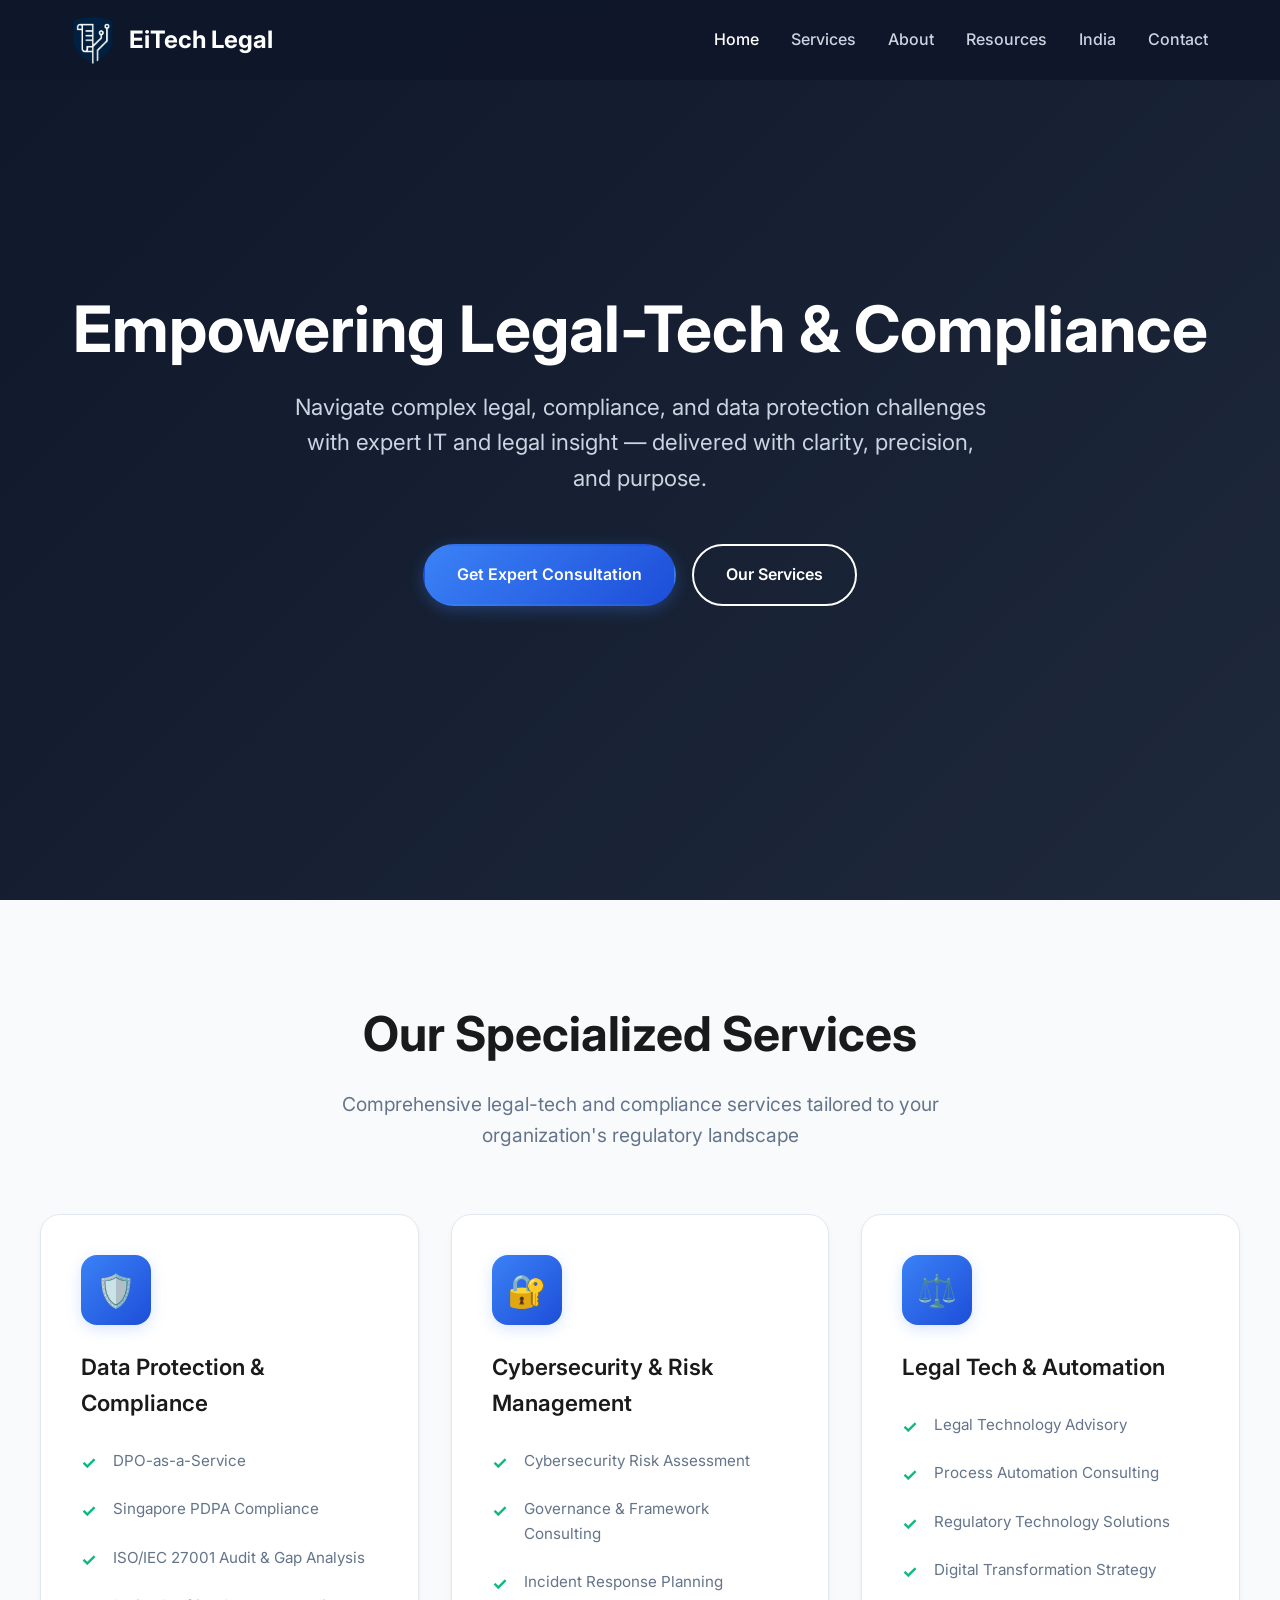
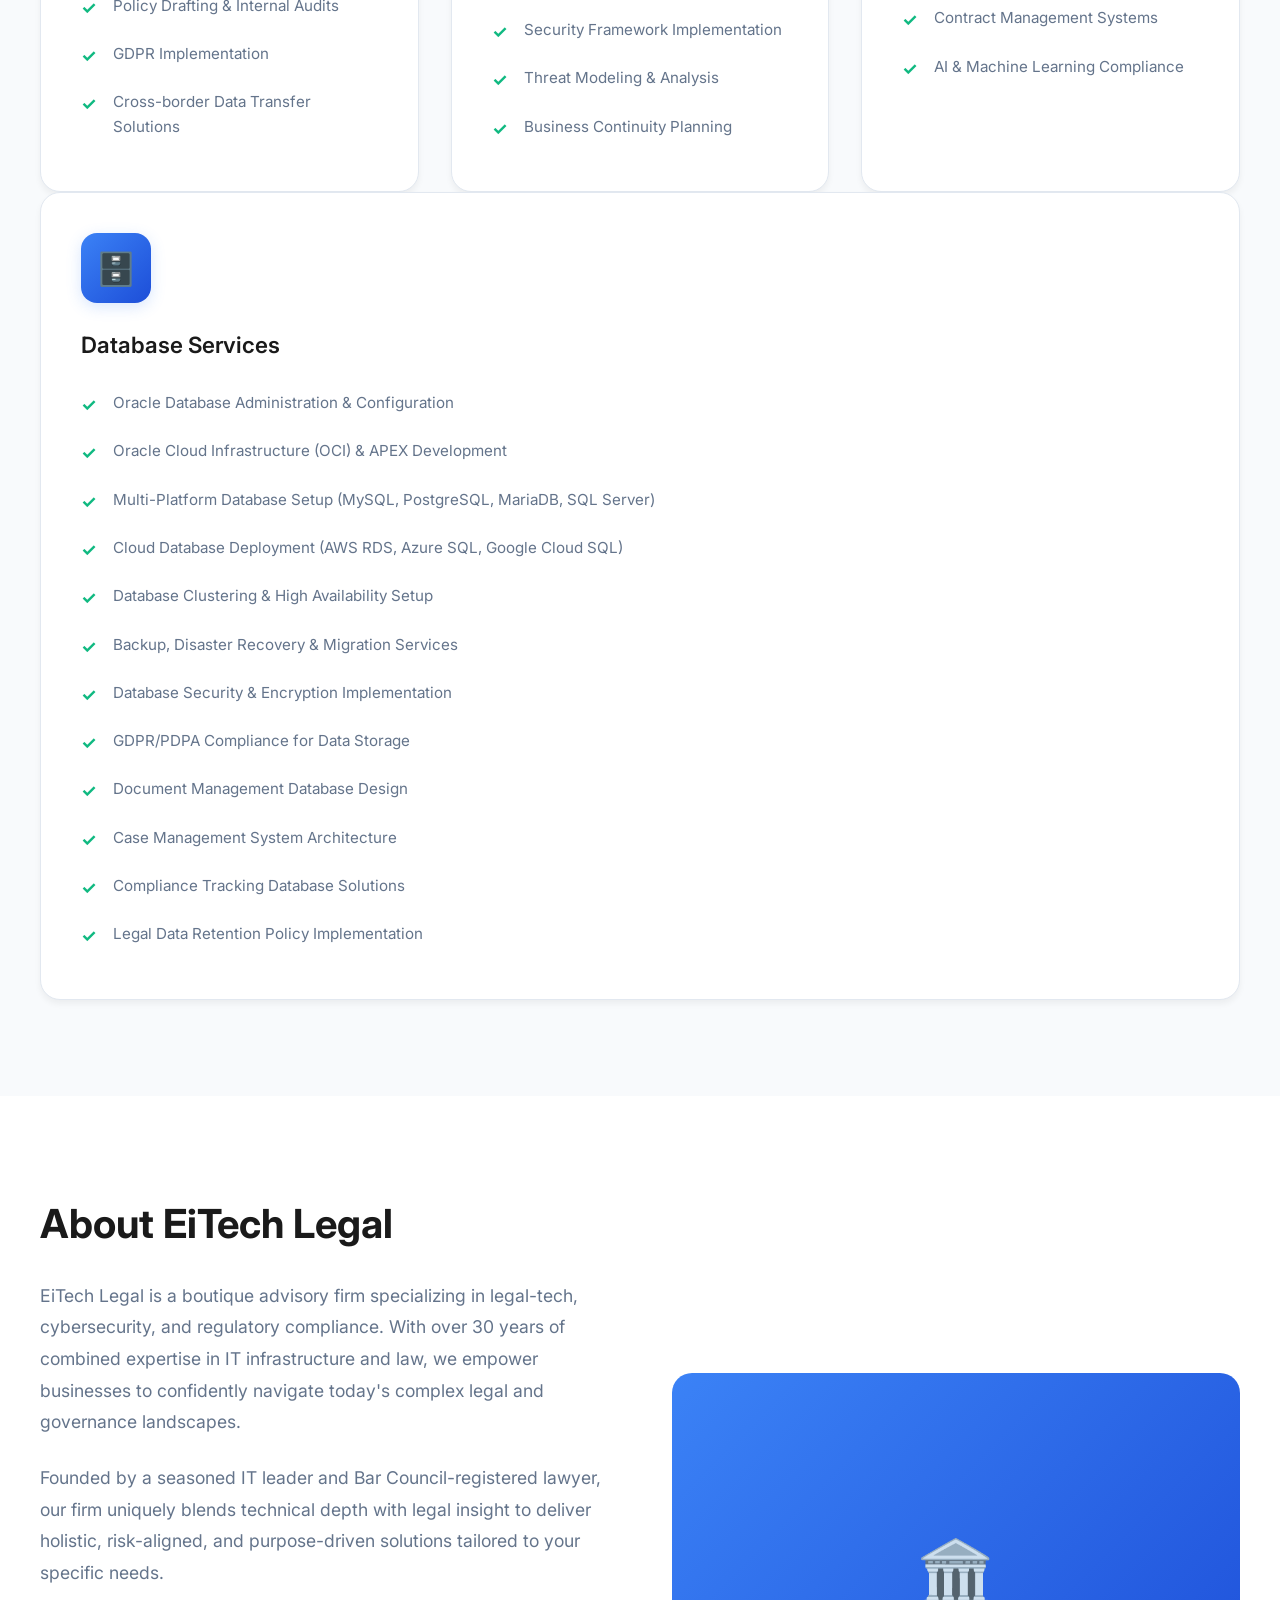
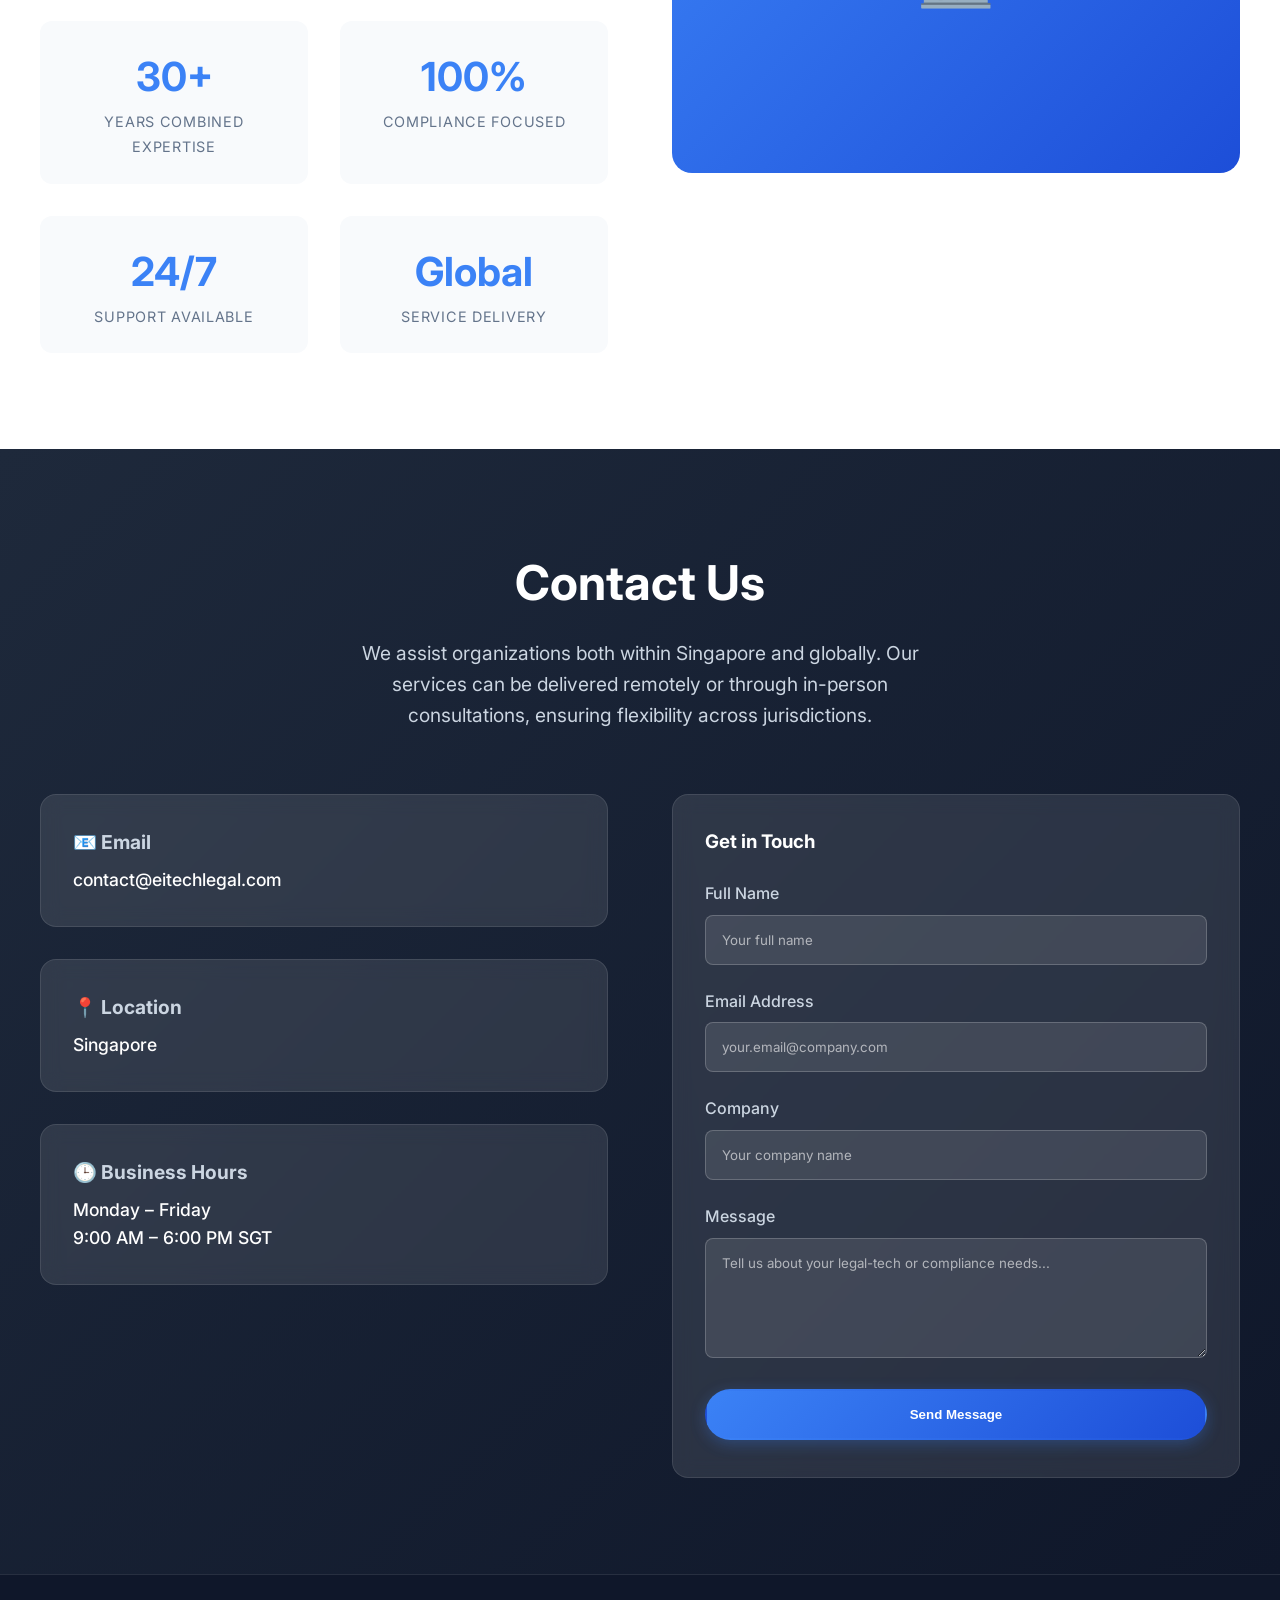
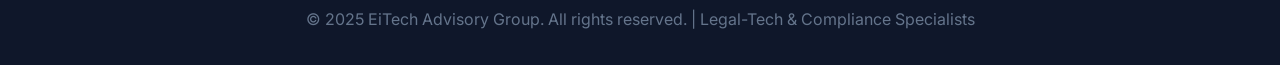
==== index.html @ c223753e "Update index.html" ====
<!DOCTYPE html>
<html lang="en">
<head>
    <meta charset="UTF-8">
    <meta name="viewport" content="width=device-width, initial-scale=1.0">
    <title>EiTech Legal - Legal-Tech & Compliance Advisory | Singapore</title>
    <meta name="description" content="Expert legal-tech, cybersecurity, and compliance services. DPO-as-a-Service, PDPA compliance, and risk management consulting in Singapore.">
    
    <!-- Favicon -->
    <link rel="icon" type="image/x-icon" href="data:image/svg+xml,<svg xmlns='http://www.w3.org/2000/svg' viewBox='0 0 100 100'><text y='.9em' font-size='90'>⚖️</text></svg>">
    
    <!-- Google Fonts -->
    <link href="https://fonts.googleapis.com/css2?family=Inter:wght@300;400;500;600;700&display=swap" rel="stylesheet">
    
    <style>
        :root {
            --primary-blue: #3b82f6;
            --primary-dark: #1d4ed8;
            --dark-navy: #0f172a;
            --medium-navy: #1e293b;
            --light-gray: #f8fafc;
            --text-dark: #1a1a1a;
            --text-medium: #64748b;
            --text-light: #cbd5e1;
            --white: #ffffff;
            --success-green: #10b981;
        }

        * {
            margin: 0;
            padding: 0;
            box-sizing: border-box;
        }

        body {
            font-family: 'Inter', -apple-system, BlinkMacSystemFont, 'Segoe UI', sans-serif;
            line-height: 1.6;
            color: var(--text-dark);
            overflow-x: hidden;
        }

        /* Navigation */
        .navbar {
            position: fixed;
            top: 0;
            left: 0;
            right: 0;
            background: rgba(15, 23, 42, 0.95);
            backdrop-filter: blur(10px);
            padding: 1rem 0;
            z-index: 1000;
            transition: all 0.3s ease;
        }

        .navbar.scrolled {
            background: rgba(15, 23, 42, 0.98);
            box-shadow: 0 2px 20px rgba(0, 0, 0, 0.1);
        }

        .nav-container {
            max-width: 1200px;
            margin: 0 auto;
            padding: 0 2rem;
            display: flex;
            justify-content: space-between;
            align-items: center;
        }

        .logo {
            display: flex;
            align-items: center;
            text-decoration: none;
            color: var(--white);
        }

        .logo-img {
            height: 48px;
            width: auto;
            margin-right: 15px;
            object-fit: contain;
        }

        .logo-text {
            font-size: 1.5rem;
            font-weight: 700;
            color: var(--white);
        }

        .nav-menu {
            display: flex;
            list-style: none;
            gap: 2rem;
        }

        .nav-menu a {
            color: var(--text-light);
            text-decoration: none;
            font-weight: 500;
            transition: color 0.3s ease;
        }

        .nav-menu a:hover,
        .nav-menu a.active {
            color: var(--white);
        }

        .mobile-menu-btn {
            display: none;
            background: none;
            border: none;
            color: var(--white);
            font-size: 1.5rem;
            cursor: pointer;
        }

        /* Hero Section */
        .hero {
            background: linear-gradient(135deg, var(--dark-navy) 0%, var(--medium-navy) 100%);
            min-height: 100vh;
            display: flex;
            align-items: center;
            position: relative;
            overflow: hidden;
        }

        .hero::before {
            content: '';
            position: absolute;
            top: 0;
            left: 0;
            right: 0;
            bottom: 0;
            background: url('data:image/svg+xml,<svg width="60" height="60" viewBox="0 0 60 60" xmlns="http://www.w3.org/2000/svg"><g fill="none" fill-rule="evenodd"><g fill="%23ffffff" fill-opacity="0.04"><circle cx="30" cy="30" r="1.5"/></g></svg>') repeat;
            opacity: 0.5;
        }

        .hero-content {
            max-width: 1200px;
            margin: 0 auto;
            padding: 0 2rem;
            text-align: center;
            position: relative;
            z-index: 2;
        }

        .hero h1 {
            font-size: clamp(2.5rem, 5vw, 4.5rem);
            font-weight: 700;
            color: var(--white);
            margin-bottom: 1.5rem;
            line-height: 1.1;
            animation: fadeInUp 1s ease;
        }

        .hero-subtitle {
            font-size: clamp(1.1rem, 2vw, 1.4rem);
            color: var(--text-light);
            margin-bottom: 3rem;
            max-width: 700px;
            margin-left: auto;
            margin-right: auto;
            animation: fadeInUp 1s ease 0.2s both;
        }

        .cta-buttons {
            display: flex;
            gap: 1rem;
            justify-content: center;
            flex-wrap: wrap;
            animation: fadeInUp 1s ease 0.4s both;
        }

        .btn {
            display: inline-block;
            padding: 1rem 2rem;
            border-radius: 50px;
            text-decoration: none;
            font-weight: 600;
            transition: all 0.3s ease;
            border: 2px solid transparent;
        }

        .btn-primary {
            background: linear-gradient(135deg, var(--primary-blue), var(--primary-dark));
            color: var(--white);
            box-shadow: 0 4px 15px rgba(59, 130, 246, 0.3);
        }

        .btn-primary:hover {
            transform: translateY(-2px);
            box-shadow: 0 8px 25px rgba(59, 130, 246, 0.4);
        }

        .btn-secondary {
            background: transparent;
            color: var(--white);
            border-color: var(--white);
        }

        .btn-secondary:hover {
            background: var(--white);
            color: var(--dark-navy);
            transform: translateY(-2px);
        }

        /* Services Section */
        .services {
            padding: 6rem 2rem;
            background: var(--light-gray);
        }

        .container {
            max-width: 1200px;
            margin: 0 auto;
        }

        .section-header {
            text-align: center;
            margin-bottom: 4rem;
        }

        .section-title {
            font-size: clamp(2rem, 4vw, 3rem);
            font-weight: 700;
            color: var(--text-dark);
            margin-bottom: 1rem;
        }

        .section-subtitle {
            font-size: 1.2rem;
            color: var(--text-medium);
            max-width: 600px;
            margin: 0 auto;
        }

        .services-grid {
            display: grid;
            grid-template-columns: repeat(auto-fit, minmax(350px, 1fr));
            gap: 2rem;
            margin-top: 3rem;
        }

        .service-card {
            background: var(--white);
            padding: 2.5rem;
            border-radius: 20px;
            box-shadow: 0 4px 6px rgba(0, 0, 0, 0.05);
            transition: all 0.4s ease;
            border: 1px solid #e2e8f0;
            position: relative;
            overflow: hidden;
        }

        .service-card::before {
            content: '';
            position: absolute;
            top: 0;
            left: 0;
            right: 0;
            height: 4px;
            background: linear-gradient(135deg, var(--primary-blue), var(--primary-dark));
            transform: scaleX(0);
            transition: transform 0.3s ease;
        }

        .service-card:hover {
            transform: translateY(-8px);
            box-shadow: 0 20px 40px rgba(0, 0, 0, 0.1);
        }

        .service-card:hover::before {
            transform: scaleX(1);
        }

        .service-icon {
            width: 70px;
            height: 70px;
            background: linear-gradient(135deg, var(--primary-blue), var(--primary-dark));
            border-radius: 16px;
            display: flex;
            align-items: center;
            justify-content: center;
            margin-bottom: 1.5rem;
            font-size: 2rem;
            color: var(--white);
            box-shadow: 0 4px 15px rgba(59, 130, 246, 0.2);
        }

        .service-card h3 {
            font-size: 1.4rem;
            font-weight: 600;
            margin-bottom: 1rem;
            color: var(--text-dark);
        }

        .service-list {
            list-style: none;
        }

        .service-list li {
            padding: 0.75rem 0;
            color: var(--text-medium);
            position: relative;
            padding-left: 2rem;
            font-size: 0.95rem;
        }

        .service-list li::before {
            content: '✓';
            position: absolute;
            left: 0;
            color: var(--success-green);
            font-weight: bold;
            font-size: 1.1rem;
        }

        /* About Section */
        .about {
            padding: 6rem 2rem;
            background: var(--white);
        }

        .about-content {
            display: grid;
            grid-template-columns: 1fr 1fr;
            gap: 4rem;
            align-items: center;
        }

        .about-text h2 {
            font-size: clamp(2rem, 4vw, 2.5rem);
            font-weight: 700;
            color: var(--text-dark);
            margin-bottom: 1.5rem;
        }

        .about-text p {
            font-size: 1.1rem;
            color: var(--text-medium);
            margin-bottom: 1.5rem;
            line-height: 1.8;
        }

        .stats-grid {
            display: grid;
            grid-template-columns: repeat(2, 1fr);
            gap: 2rem;
            margin-top: 2rem;
        }

        .stat-item {
            text-align: center;
            padding: 1.5rem;
            background: var(--light-gray);
            border-radius: 12px;
        }

        .stat-number {
            font-size: 2.5rem;
            font-weight: 700;
            color: var(--primary-blue);
            display: block;
        }

        .stat-label {
            color: var(--text-medium);
            font-size: 0.9rem;
            text-transform: uppercase;
            letter-spacing: 0.05em;
            margin-top: 0.5rem;
        }

        .about-visual {
            position: relative;
        }

        .about-image {
            width: 100%;
            height: 400px;
            background: linear-gradient(135deg, var(--primary-blue), var(--primary-dark));
            border-radius: 20px;
            display: flex;
            align-items: center;
            justify-content: center;
            font-size: 4rem;
            color: var(--white);
        }

        /* Contact Section */
        .contact {
            padding: 6rem 2rem;
            background: linear-gradient(135deg, var(--medium-navy) 0%, var(--dark-navy) 100%);
            color: var(--white);
        }

        .contact .section-title {
            color: var(--white);
        }

        .contact .section-subtitle {
            color: var(--text-light);
        }

        .contact-content {
            display: grid;
            grid-template-columns: 1fr 1fr;
            gap: 4rem;
            margin-top: 3rem;
        }

        .contact-info {
            display: flex;
            flex-direction: column;
            gap: 2rem;
        }

        .contact-item {
            background: rgba(255, 255, 255, 0.1);
            padding: 2rem;
            border-radius: 16px;
            backdrop-filter: blur(10px);
            border: 1px solid rgba(255, 255, 255, 0.1);
            transition: all 0.3s ease;
        }

        .contact-item:hover {
            background: rgba(255, 255, 255, 0.15);
            transform: translateY(-2px);
        }

        .contact-item h4 {
            font-size: 1.2rem;
            margin-bottom: 0.5rem;
            color: var(--text-light);
            display: flex;
            align-items: center;
            gap: 0.5rem;
        }

        .contact-item p {
            color: var(--white);
            font-weight: 500;
            font-size: 1.1rem;
        }

        .contact-form {
            background: rgba(255, 255, 255, 0.1);
            padding: 2rem;
            border-radius: 16px;
            backdrop-filter: blur(10px);
            border: 1px solid rgba(255, 255, 255, 0.1);
        }

        .form-group {
            margin-bottom: 1.5rem;
        }

        .form-group label {
            display: block;
            margin-bottom: 0.5rem;
            color: var(--text-light);
            font-weight: 500;
        }

        .form-group input,
        .form-group textarea {
            width: 100%;
            padding: 1rem;
            border: 1px solid rgba(255, 255, 255, 0.2);
            border-radius: 8px;
            background: rgba(255, 255, 255, 0.1);
            color: var(--white);
            font-family: inherit;
        }

        .form-group input::placeholder,
        .form-group textarea::placeholder {
            color: rgba(255, 255, 255, 0.6);
        }

        .form-group textarea {
            resize: vertical;
            min-height: 120px;
        }

        /* Footer */
        .footer {
            background: var(--dark-navy);
            color: var(--text-medium);
            text-align: center;
            padding: 2rem;
            border-top: 1px solid rgba(255, 255, 255, 0.1);
        }

        /* Animations */
        @keyframes fadeInUp {
            from {
                opacity: 0;
                transform: translateY(30px);
            }
            to {
                opacity: 1;
                transform: translateY(0);
            }
        }

        /* Responsive Design */
        @media (max-width: 768px) {
        .nav-menu {
        display: none;
        }
            
            .mobile-menu-btn {
                display: block;
            }
            
            .hero h1 {
                font-size: 2.5rem;
            }
            
            .hero-subtitle {
                font-size: 1.1rem;
            }
            
            .cta-buttons {
                flex-direction: column;
                align-items: center;
            }
            
            .services-grid {
                grid-template-columns: 1fr;
            }
            
            .about-content {
                grid-template-columns: 1fr;
                gap: 2rem;
            }
            
            .contact-content {
                grid-template-columns: 1fr;
                gap: 2rem;
            }
            
            .stats-grid {
                grid-template-columns: 1fr;
            }
        }

        /* Smooth scrolling */
        html {
            scroll-behavior: smooth;
        }

        /* Loading animation */
        .page-loader {
            position: fixed;
            top: 0;
            left: 0;
            width: 100%;
            height: 100%;
            background: var(--dark-navy);
            display: flex;
            align-items: center;
            justify-content: center;
            z-index: 9999;
            opacity: 1;
            transition: opacity 0.5s ease;
        }

        .page-loader.hidden {
            opacity: 0;
            pointer-events: none;
        }

        .loader {
            width: 50px;
            height: 50px;
            border: 3px solid rgba(59, 130, 246, 0.3);
            border-top: 3px solid var(--primary-blue);
            border-radius: 50%;
            animation: spin 1s linear infinite;
        }

        @keyframes spin {
            0% { transform: rotate(0deg); }
            100% { transform: rotate(360deg); }
        }
    </style>
</head>
<body>
    <!-- Loading Screen -->
    <div class="page-loader" id="pageLoader">
        <div class="loader"></div>
    </div>

    <!-- Navigation -->
    <nav class="navbar" id="navbar">
        <div class="nav-container">
            <a href="#home" class="logo">
                <img src="logo.png" alt="EiTech Legal Logo" class="logo-img" onerror="this.style.display='none'">
                <span class="logo-text">EiTech Legal</span>
            </a>
            <ul class="nav-menu">
                <li><a href="#home" class="nav-link active">Home</a></li>
                <li><a href="#services" class="nav-link">Services</a></li>
                <li><a href="#about" class="nav-link">About</a></li>
                <li><a href="resources.html" class="nav-link">Resources</a></li>
                <li><a href="india.html" class="nav-link">India</a></li>
                <li><a href="#contact" class="nav-link">Contact</a></li>
            </ul>
            <button class="mobile-menu-btn" id="mobileMenuBtn">☰</button>
        </div>
    </nav>

    <!-- Hero Section -->
    <section class="hero" id="home">
        <div class="hero-content">
            <h1>Empowering Legal-Tech & Compliance</h1>
            <p class="hero-subtitle">
                Navigate complex legal, compliance, and data protection challenges with expert IT and legal insight — delivered with clarity, precision, and purpose.
            </p>
            <div class="cta-buttons">
                <a href="#contact" class="btn btn-primary">Get Expert Consultation</a>
                <a href="#services" class="btn btn-secondary">Our Services</a>
            </div>
        </div>
    </section>

    <!-- Services Section -->
    <section class="services" id="services">
        <div class="container">
            <div class="section-header">
                <h2 class="section-title">Our Specialized Services</h2>
                <p class="section-subtitle">
                    Comprehensive legal-tech and compliance services tailored to your organization's regulatory landscape
                </p>
            </div>
            
            <div class="services-grid">
                <div class="service-card">
                    <div class="service-icon">🛡️</div>
                    <h3>Data Protection & Compliance</h3>
                    <ul class="service-list">
                        <li>DPO-as-a-Service</li>
                        <li>Singapore PDPA Compliance</li>
                        <li>ISO/IEC 27001 Audit & Gap Analysis</li>
                        <li>Policy Drafting & Internal Audits</li>
                        <li>GDPR Implementation</li>
                        <li>Cross-border Data Transfer Solutions</li>
                    </ul>
                </div>

                <div class="service-card">
                    <div class="service-icon">🔐</div>
                    <h3>Cybersecurity & Risk Management</h3>
                    <ul class="service-list">
                        <li>Cybersecurity Risk Assessment</li>
                        <li>Governance & Framework Consulting</li>
                        <li>Incident Response Planning</li>
                        <li>Security Framework Implementation</li>
                        <li>Threat Modeling & Analysis</li>
                        <li>Business Continuity Planning</li>
                    </ul>
                </div>

                <div class="service-card">
                    <div class="service-icon">⚖️</div>
                    <h3>Legal Tech & Automation</h3>
                    <ul class="service-list">
                        <li>Legal Technology Advisory</li>
                        <li>Process Automation Consulting</li>
                        <li>Regulatory Technology Solutions</li>
                        <li>Digital Transformation Strategy</li>
                        <li>Contract Management Systems</li>
                        <li>AI & Machine Learning Compliance</li>
                    </ul>
                </div>
            </div>
            <div class="service-card">
            <div class="service-icon">🗄️</div>
            <h3>Database Services</h3>
            <ul class="service-list">
                <li>Oracle Database Administration & Configuration</li>
                <li>Oracle Cloud Infrastructure (OCI) & APEX Development</li>
                <li>Multi-Platform Database Setup (MySQL, PostgreSQL, MariaDB, SQL Server)</li>
                <li>Cloud Database Deployment (AWS RDS, Azure SQL, Google Cloud SQL)</li>
                <li>Database Clustering & High Availability Setup</li>
                <li>Backup, Disaster Recovery & Migration Services</li>
                <li>Database Security & Encryption Implementation</li>
                <li>GDPR/PDPA Compliance for Data Storage</li>
                <li>Document Management Database Design</li>
                <li>Case Management System Architecture</li>
                <li>Compliance Tracking Database Solutions</li>
                <li>Legal Data Retention Policy Implementation</li>
            </ul>
            </div>    
        </div>
    </section>

    <!-- About Section -->
    <section class="about" id="about">
        <div class="container">
            <div class="about-content">
                <div class="about-text">
                    <h2>About EiTech Legal</h2>
                    <p>
                        EiTech Legal is a boutique advisory firm specializing in legal-tech, cybersecurity, and regulatory compliance. With over 30 years of combined expertise in IT infrastructure and law, we empower businesses to confidently navigate today's complex legal and governance landscapes.
                    </p>
                    <p>
                        Founded by a seasoned IT leader and Bar Council-registered lawyer, our firm uniquely blends technical depth with legal insight to deliver holistic, risk-aligned, and purpose-driven solutions tailored to your specific needs.
                    </p>
                    
                    <div class="stats-grid">
                        <div class="stat-item">
                            <span class="stat-number">30+</span>
                            <span class="stat-label">Years Combined Expertise</span>
                        </div>
                        <div class="stat-item">
                            <span class="stat-number">100%</span>
                            <span class="stat-label">Compliance Focused</span>
                        </div>
                        <div class="stat-item">
                            <span class="stat-number">24/7</span>
                            <span class="stat-label">Support Available</span>
                        </div>
                        <div class="stat-item">
                            <span class="stat-number">Global</span>
                            <span class="stat-label">Service Delivery</span>
                        </div>
                    </div>
                </div>
                
                <div class="about-visual">
                    <div class="about-image">
                        🏛️
                    </div>
                </div>
            </div>
        </div>
    </section>

    <!-- Contact Section -->
    <section class="contact" id="contact">
        <div class="container">
            <div class="section-header">
                <h2 class="section-title">Contact Us</h2>
                <p class="section-subtitle">
                    We assist organizations both within Singapore and globally. Our services can be delivered remotely or through in-person consultations, ensuring flexibility across jurisdictions.
                </p>
            </div>
            
            <div class="contact-content">
                <div class="contact-info">
                    <div class="contact-item">
                        <h4>📧 Email</h4>
                        <p>contact@eitechlegal.com</p>
                    </div>
                    
                    <div class="contact-item">
                        <h4>📍 Location</h4>
                        <p>Singapore</p>
                    </div>
                    
                    <div class="contact-item">
                        <h4>🕒 Business Hours</h4>
                        <p>Monday – Friday<br>9:00 AM – 6:00 PM SGT</p>
                    </div>
                    
                    <div class="contact-item">
                        <h4>🌐 Global Reach</h4>
                        <p>Remote & On-site<br>Consultations Available</p>
                    </div>
                </div>
                
                <div class="contact-form">
                    <h3 style="margin-bottom: 1.5rem; color: white;">Get in Touch</h3>
                    <form action="https://formsubmit.co/contact@eitechlegal.com" method="POST">
                        <div class="form-group">
                            <label for="name">Full Name</label>
                            <input type="text" id="name" name="name" placeholder="Your full name" required>
                        </div>
                        
                        <div class="form-group">
                            <label for="email">Email Address</label>
                            <input type="email" id="email" name="email" placeholder="your.email@company.com" required>
                        </div>
                        
                        <div class="form-group">
                            <label for="company">Company</label>
                            <input type="text" id="company" name="company" placeholder="Your company name">
                        </div>
                        
                        <div class="form-group">
                            <label for="message">Message</label>
                            <textarea id="message" name="message" placeholder="Tell us about your legal-tech or compliance needs..." required></textarea>
                        </div>
                        
                        <button type="submit" class="btn btn-primary" style="width: 100%;">Send Message</button>
                    </form>
                </div>
            </div>
        </div>
    </section>

    <!-- Footer -->
    <footer class="footer">
        <div class="container">
            <p>&copy; 2025 EiTech Advisory Group. All rights reserved. | Legal-Tech & Compliance Specialists</p>
        </div>
    </footer>

    <script>
        // Page loader
        window.addEventListener('load', function() {
            const loader = document.getElementById('pageLoader');
            setTimeout(() => {
                loader.classList.add('hidden');
            }, 1000);
        });

        // Navbar scroll effect
        window.addEventListener('scroll', function() {
            const navbar = document.getElementById('navbar');
            if (window.scrollY > 100) {
                navbar.classList.add('scrolled');
            } else {
                navbar.classList.remove('scrolled');
            }
        });

        // Smooth scrolling for navigation links
        document.querySelectorAll('a[href^="#"]').forEach(anchor => {
            anchor.addEventListener('click', function (e) {
                e.preventDefault();
                const target = document.querySelector(this.getAttribute('href'));
                if (target) {
                    target.scrollIntoView({
                        behavior: 'smooth',
                        block: 'start'
                    });
                }
            });
        });

        // Active navigation link
        window.addEventListener('scroll', function() {
            const sections = document.querySelectorAll('section[id]');
            const navLinks = document.querySelectorAll('.nav-link');
            
            let current = '';
            sections.forEach(section => {
                const sectionTop = section.offsetTop - 100;
                if (window.scrollY >= sectionTop) {
                    current = section.getAttribute('id');
                }
            });

            navLinks.forEach(link => {
                link.classList.remove('active');
                if (link.getAttribute('href') === '#' + current) {
                    link.classList.add('active');
                }
            });
        });

        // Intersection Observer for animations
        const observerOptions = {
            threshold: 0.1,
            rootMargin: '0px 0px -50px 0px'
        };

        const observer = new IntersectionObserver(function(entries) {
            entries.forEach(entry => {
                if (entry.isIntersecting) {
                    entry.target.style.opacity = '1';
                    entry.target.style.transform = 'translateY(0)';
                }
            });
        }, observerOptions);

        // Observe elements for animation
        document.querySelectorAll('.service-card, .stat-item, .contact-item').forEach(el => {
            el.style.opacity = '0';
            el.style.transform = 'translateY(20px)';
            el.style.transition = 'opacity 0.6s ease, transform 0.6s ease';
            observer.observe(el);
        });
    </script>
</body>
</html>
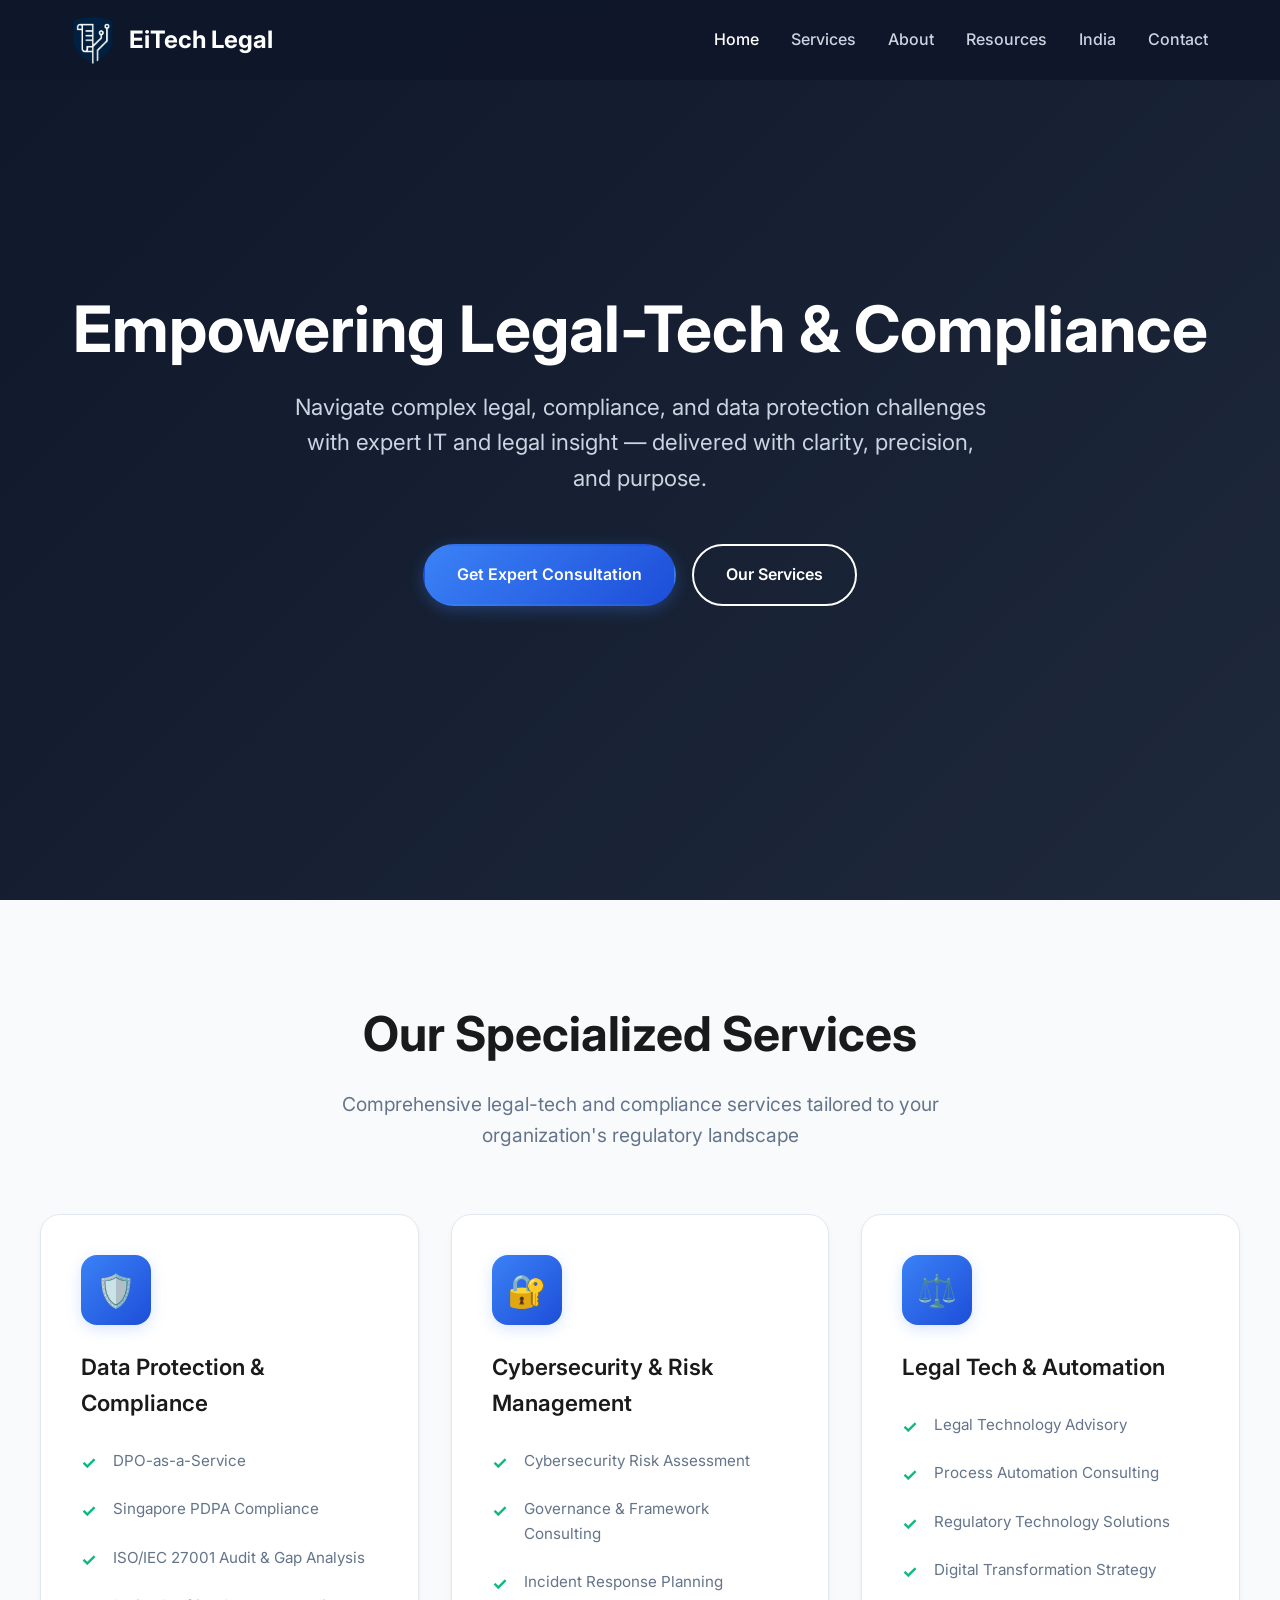
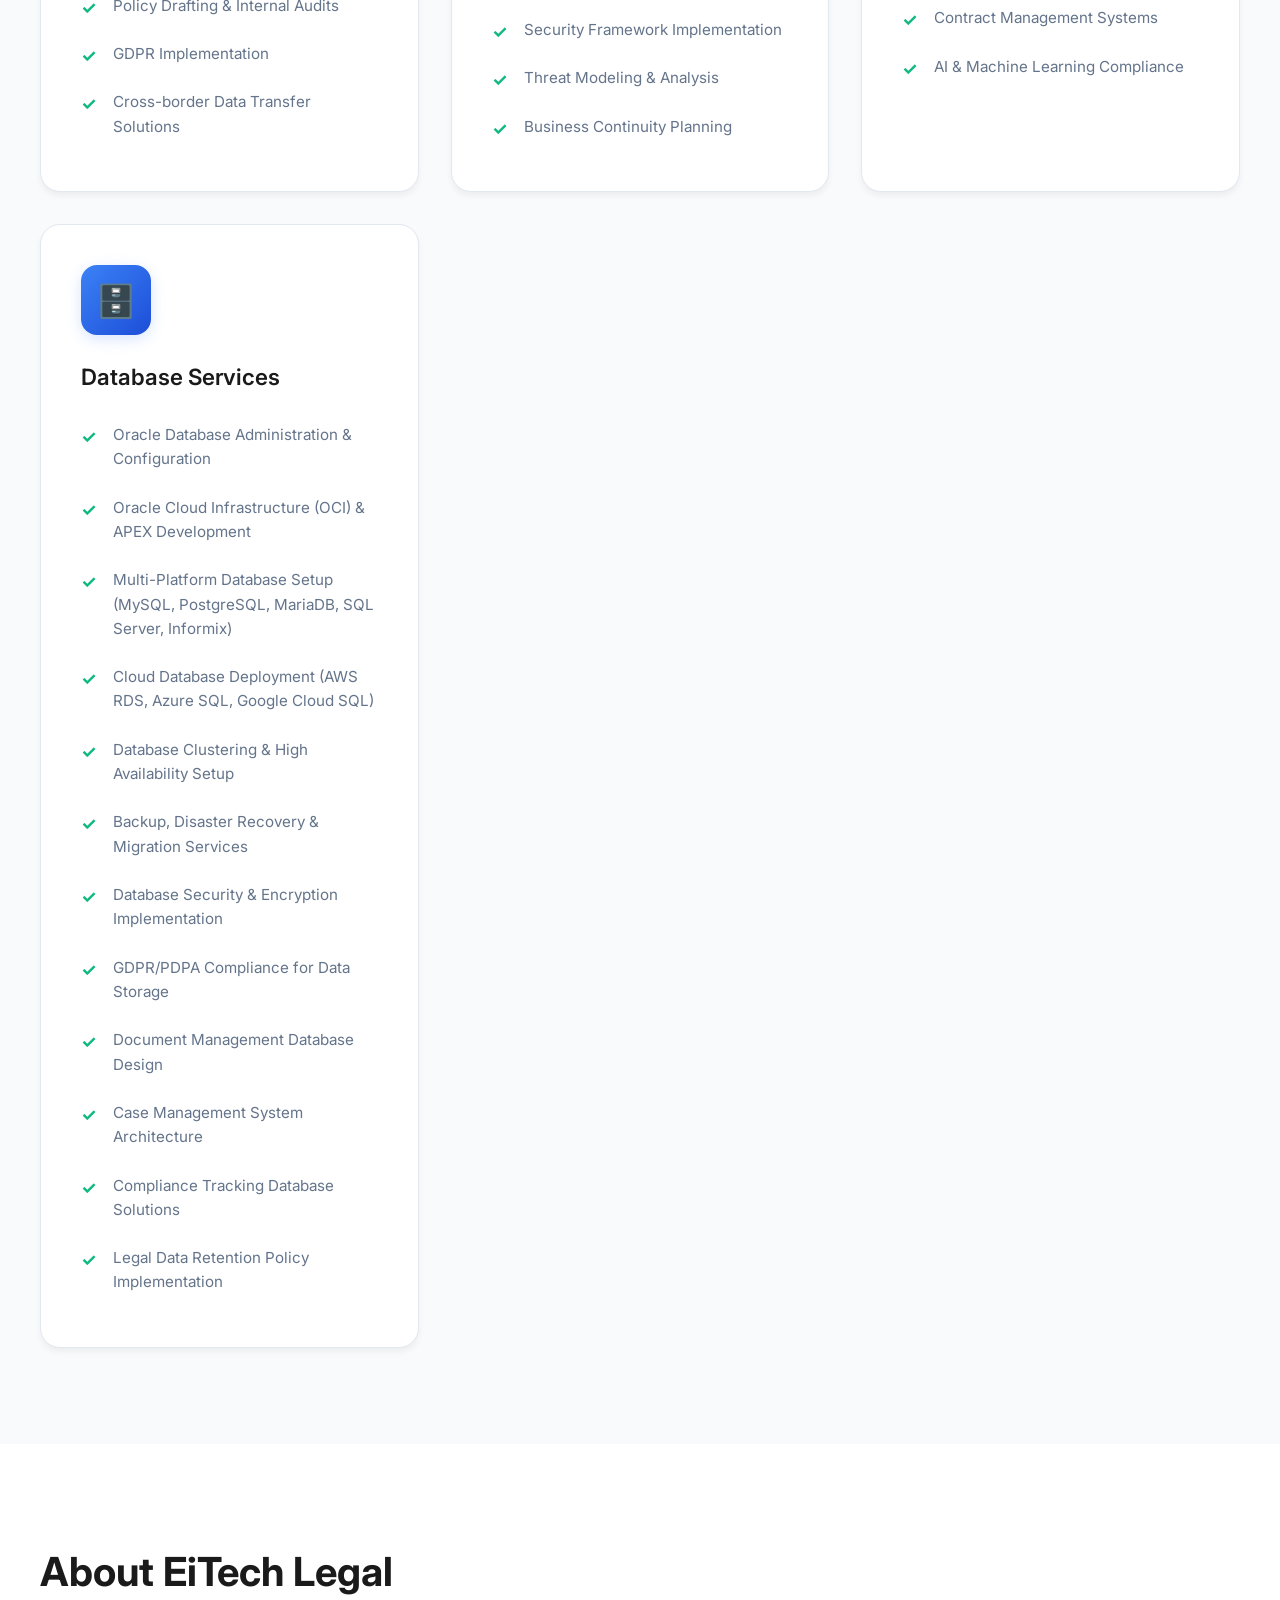
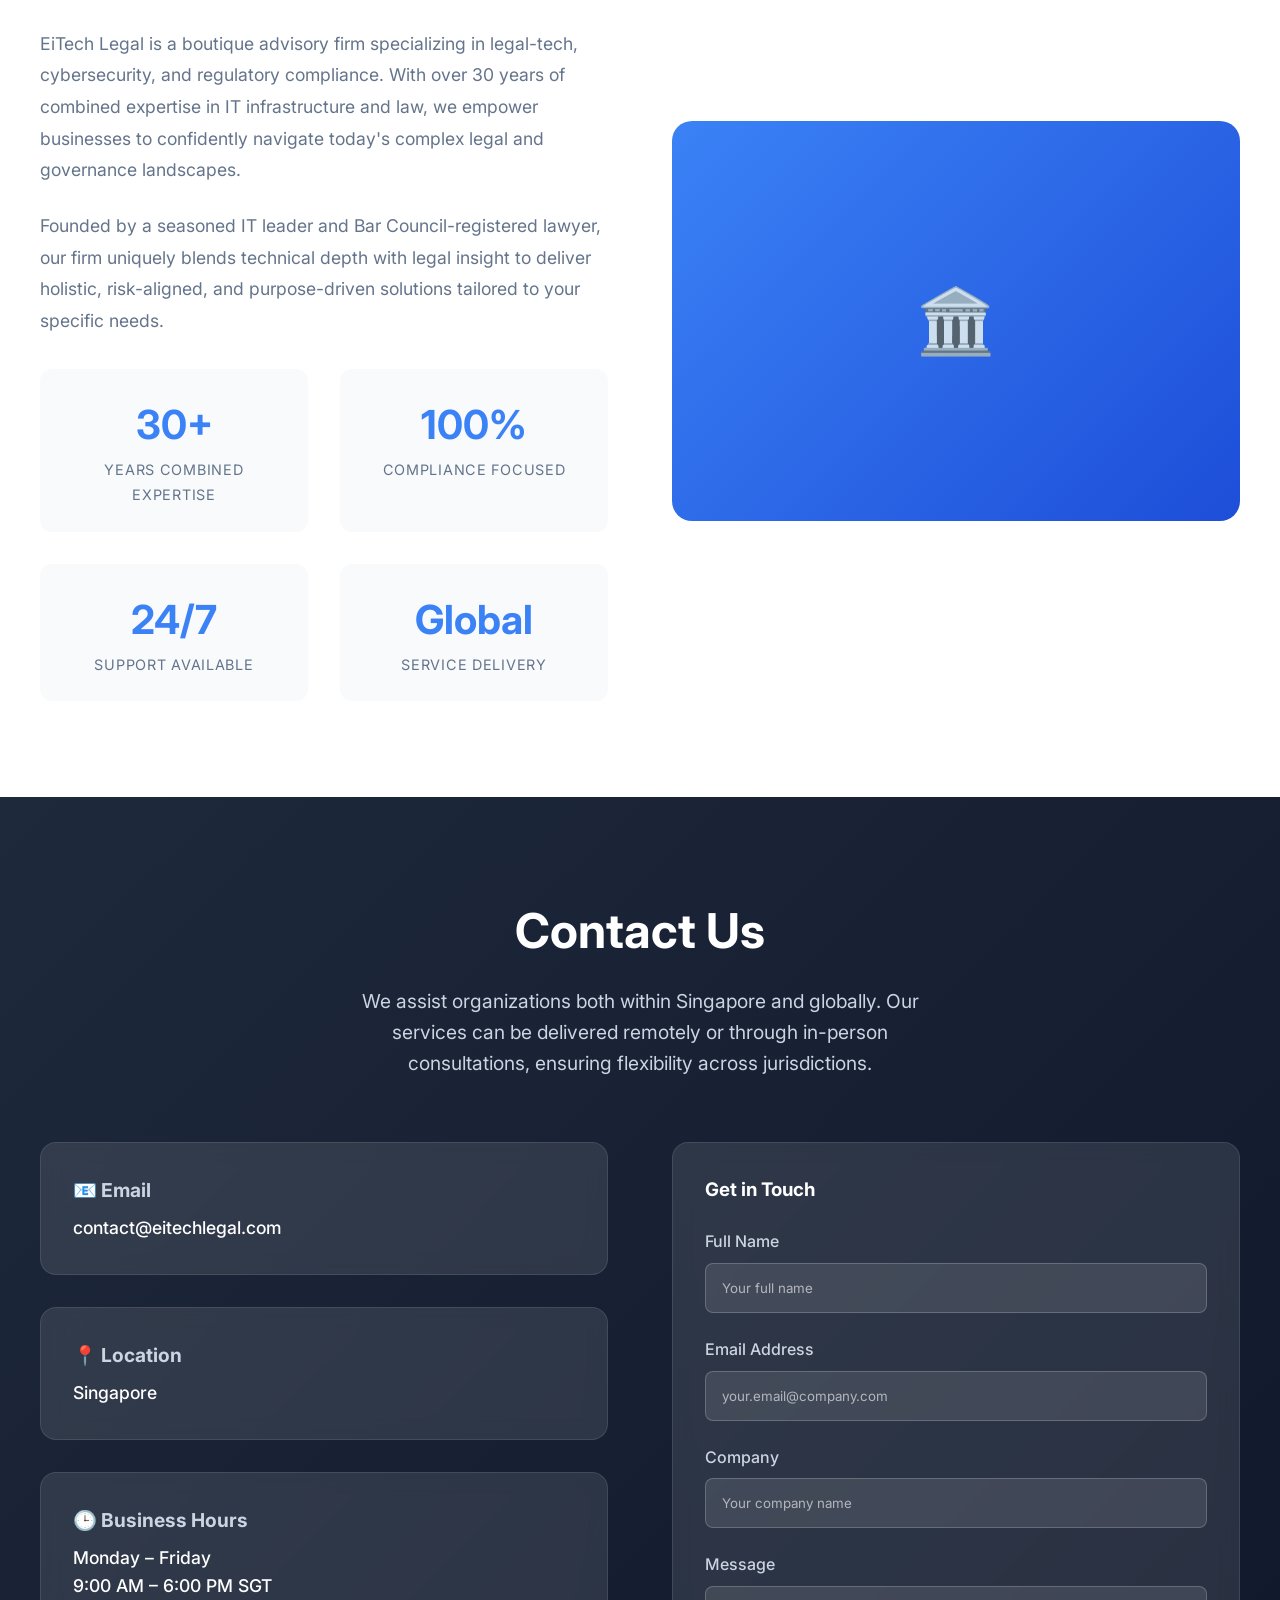
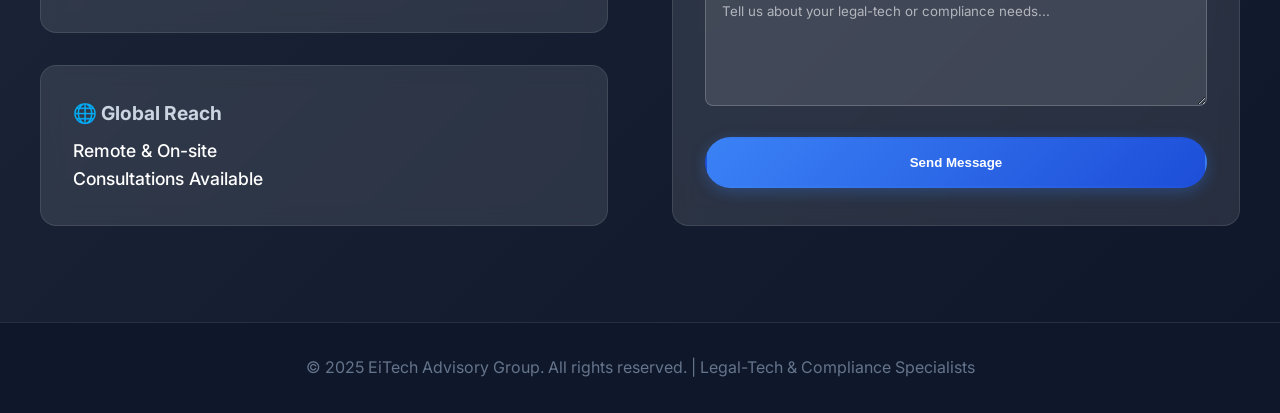
==== commit 3902b0ff: "Update index.html" ====
--- a/index.html
+++ b/index.html
@@ -506,9 +506,9 @@
 
         /* Responsive Design */
         @media (max-width: 768px) {
-        .nav-menu {
-        display: none;
-        }
+            .nav-menu {
+                display: none;
+            }
             
             .mobile-menu-btn {
                 display: block;
@@ -675,25 +675,26 @@
                         <li>AI & Machine Learning Compliance</li>
                     </ul>
                 </div>
+
+                <div class="service-card">
+                    <div class="service-icon">🗄️</div>
+                    <h3>Database Services</h3>
+                    <ul class="service-list">
+                        <li>Oracle Database Administration & Configuration</li>
+                        <li>Oracle Cloud Infrastructure (OCI) & APEX Development</li>
+                        <li>Multi-Platform Database Setup (MySQL, PostgreSQL, MariaDB, SQL Server, Informix)</li>
+                        <li>Cloud Database Deployment (AWS RDS, Azure SQL, Google Cloud SQL)</li>
+                        <li>Database Clustering & High Availability Setup</li>
+                        <li>Backup, Disaster Recovery & Migration Services</li>
+                        <li>Database Security & Encryption Implementation</li>
+                        <li>GDPR/PDPA Compliance for Data Storage</li>
+                        <li>Document Management Database Design</li>
+                        <li>Case Management System Architecture</li>
+                        <li>Compliance Tracking Database Solutions</li>
+                        <li>Legal Data Retention Policy Implementation</li>
+                    </ul>
+                </div>
             </div>
-            <div class="service-card">
-            <div class="service-icon">🗄️</div>
-            <h3>Database Services</h3>
-            <ul class="service-list">
-                <li>Oracle Database Administration & Configuration</li>
-                <li>Oracle Cloud Infrastructure (OCI) & APEX Development</li>
-                <li>Multi-Platform Database Setup (MySQL, PostgreSQL, MariaDB, SQL Server)</li>
-                <li>Cloud Database Deployment (AWS RDS, Azure SQL, Google Cloud SQL)</li>
-                <li>Database Clustering & High Availability Setup</li>
-                <li>Backup, Disaster Recovery & Migration Services</li>
-                <li>Database Security & Encryption Implementation</li>
-                <li>GDPR/PDPA Compliance for Data Storage</li>
-                <li>Document Management Database Design</li>
-                <li>Case Management System Architecture</li>
-                <li>Compliance Tracking Database Solutions</li>
-                <li>Legal Data Retention Policy Implementation</li>
-            </ul>
-            </div>    
         </div>
     </section>
 
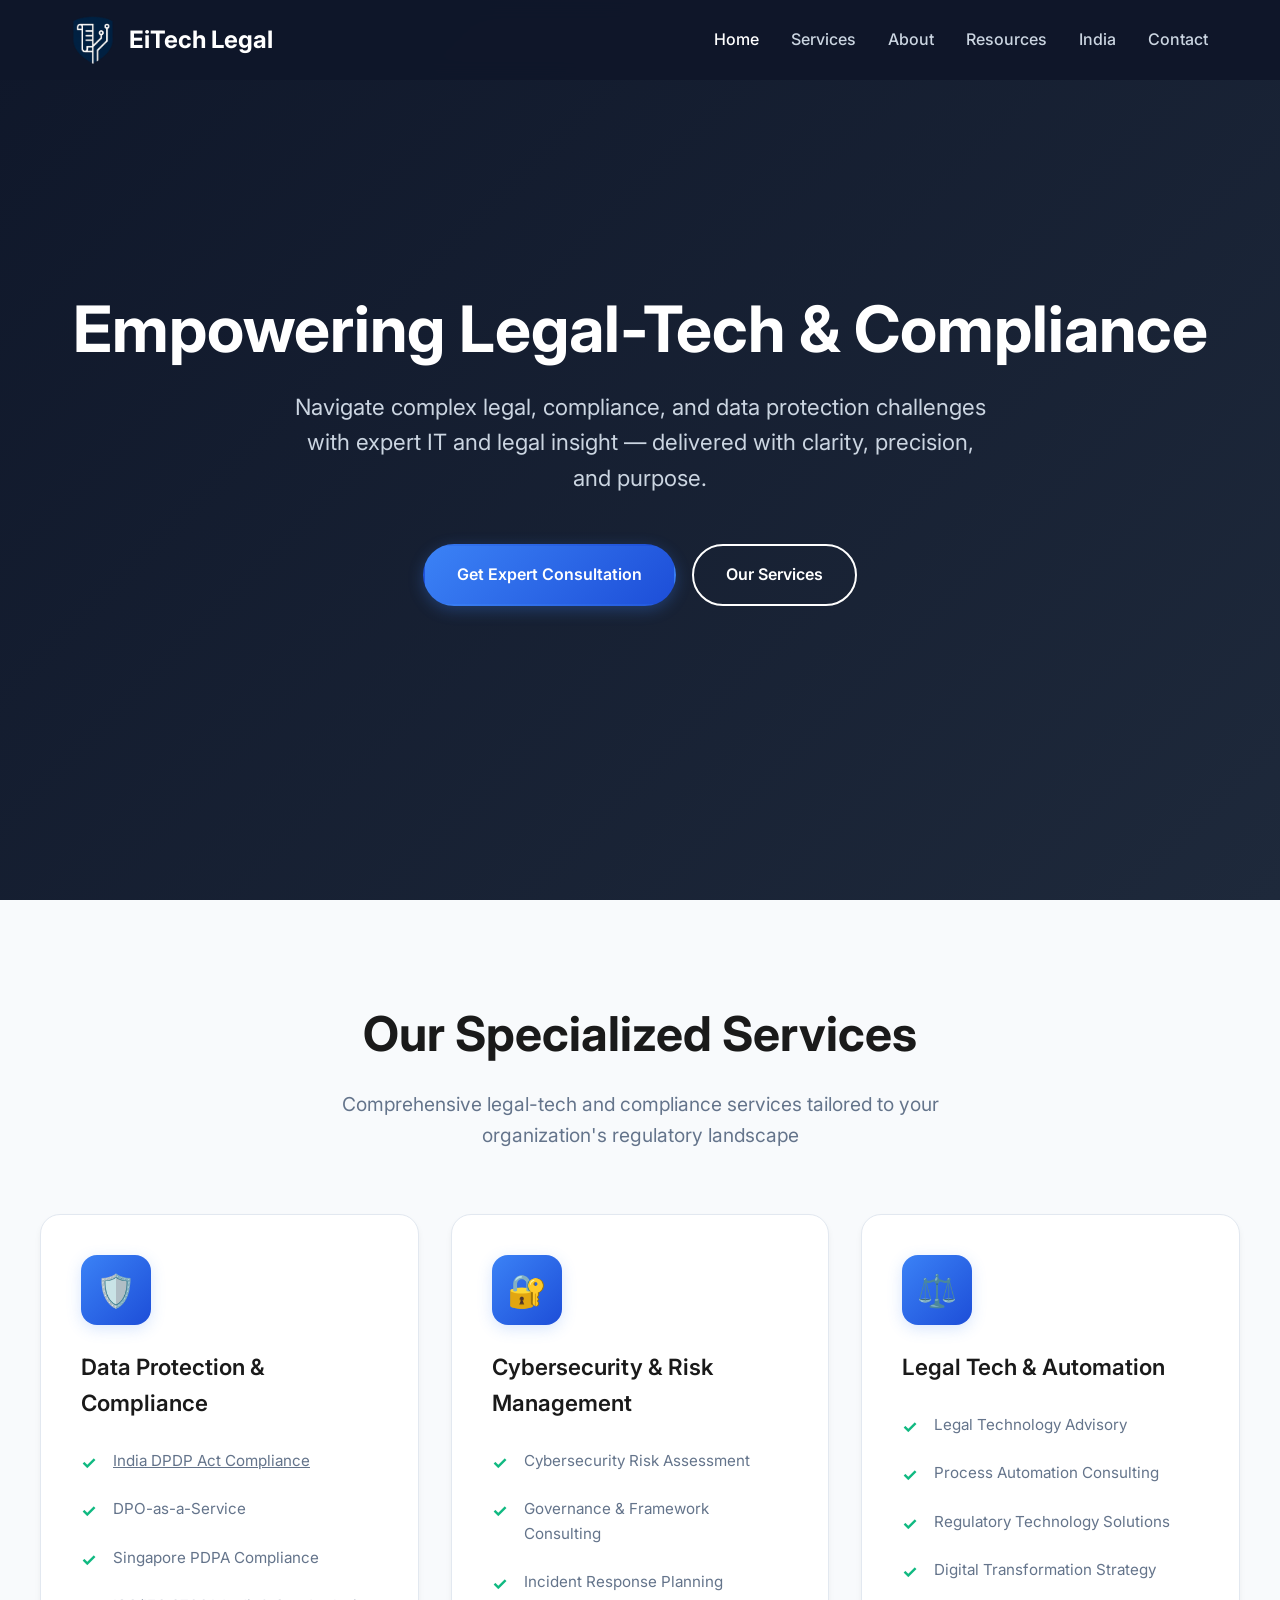
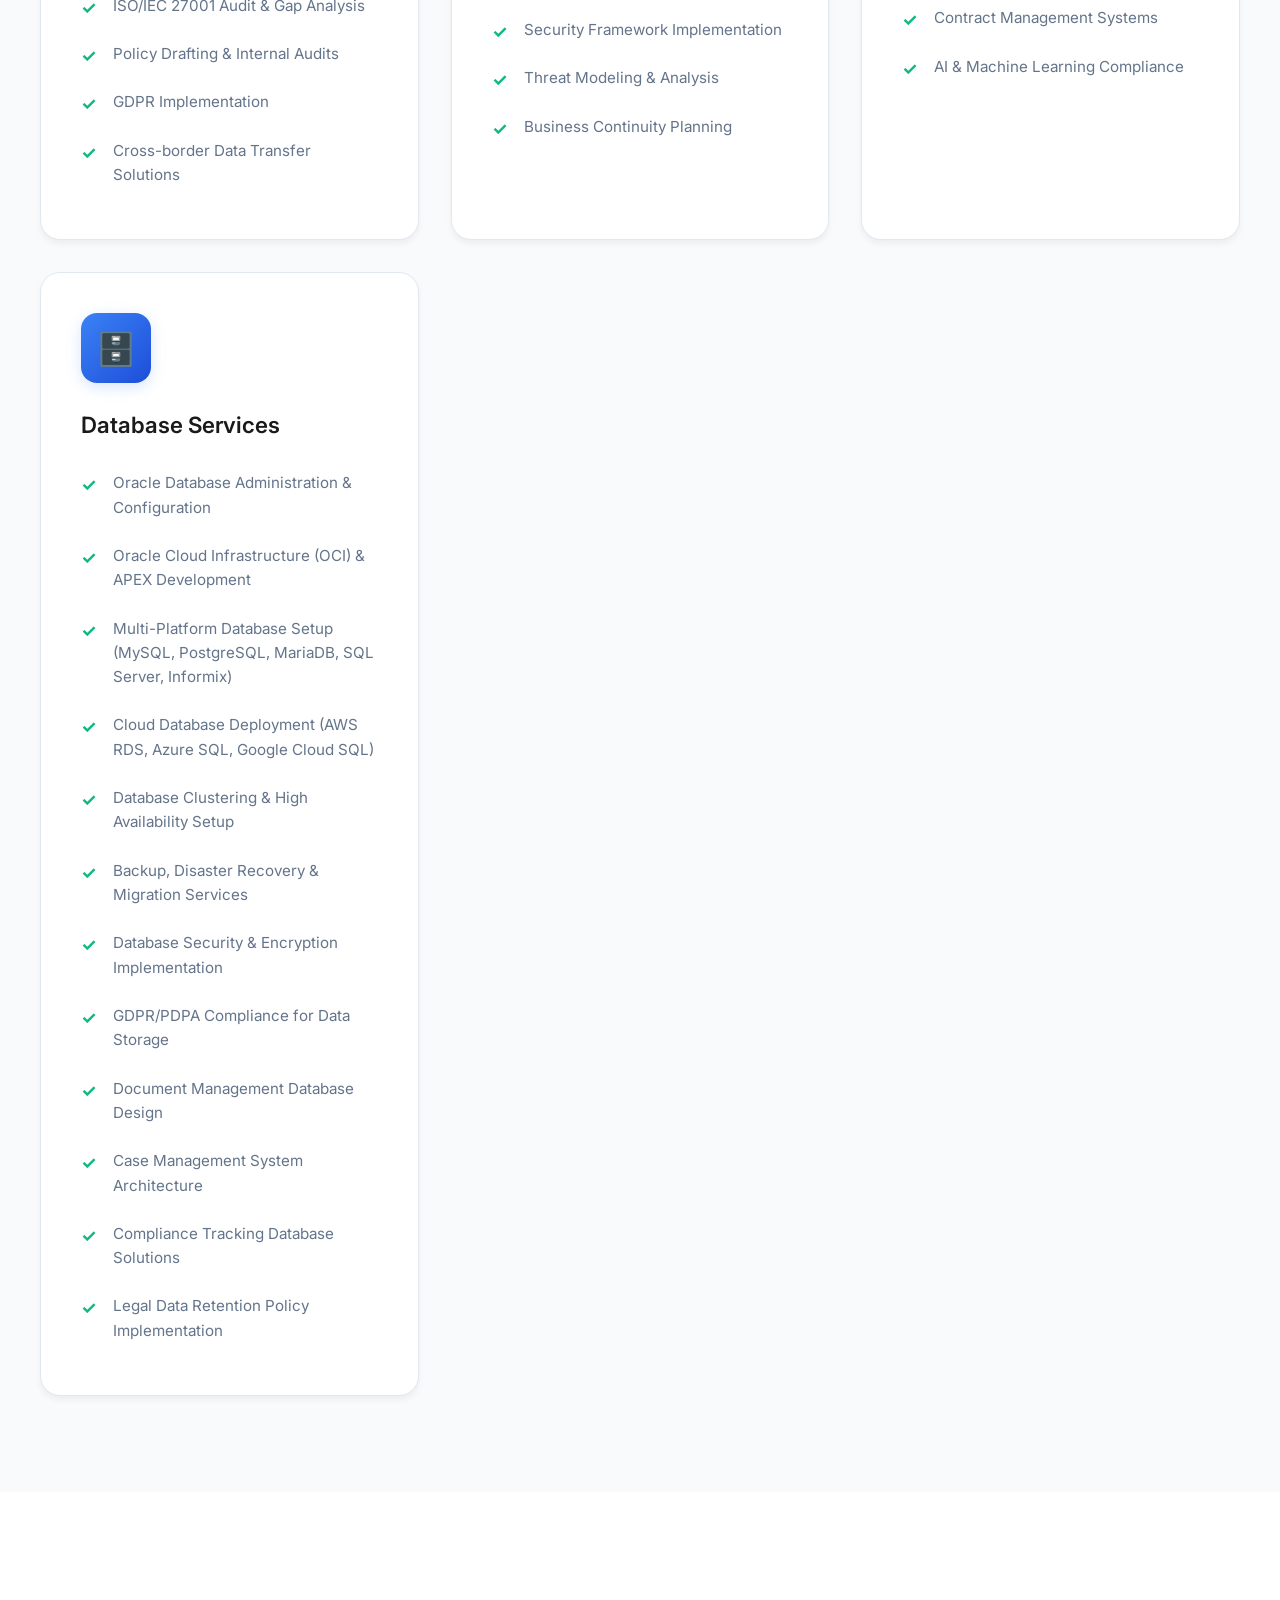
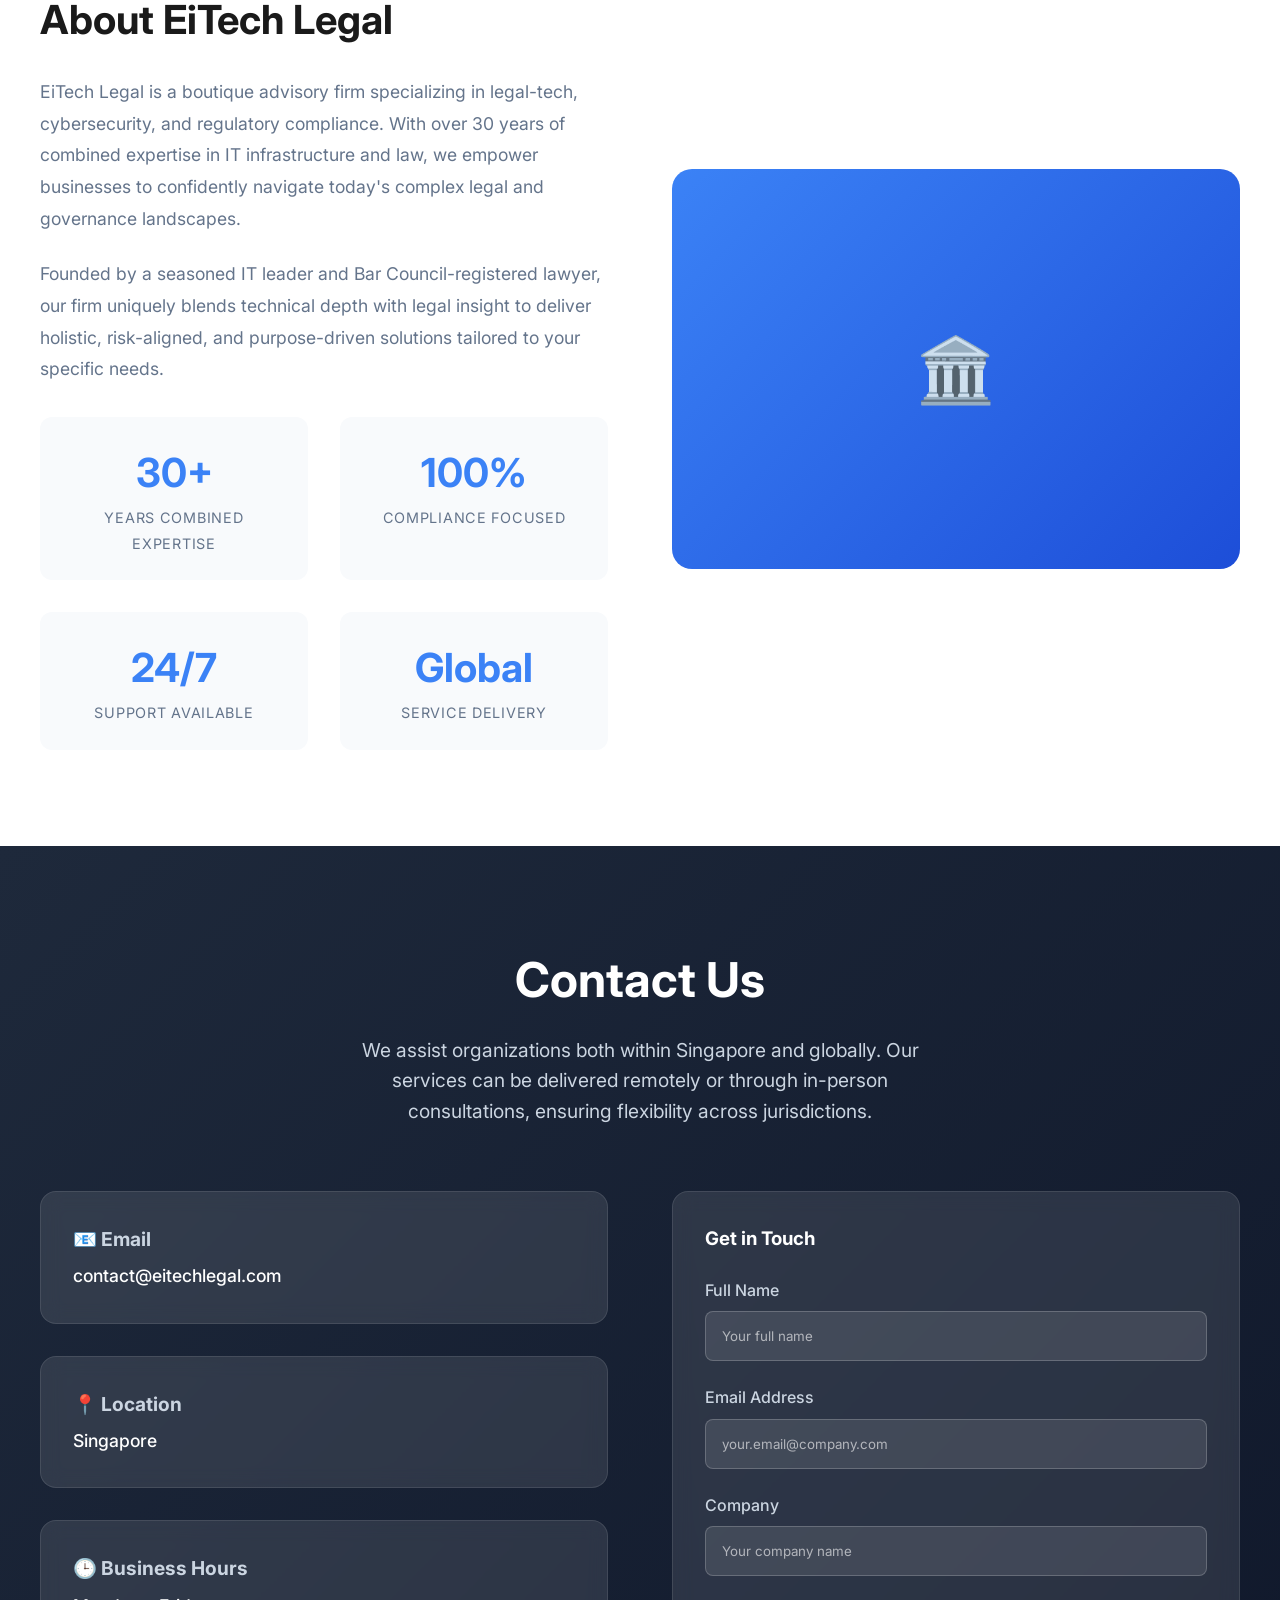
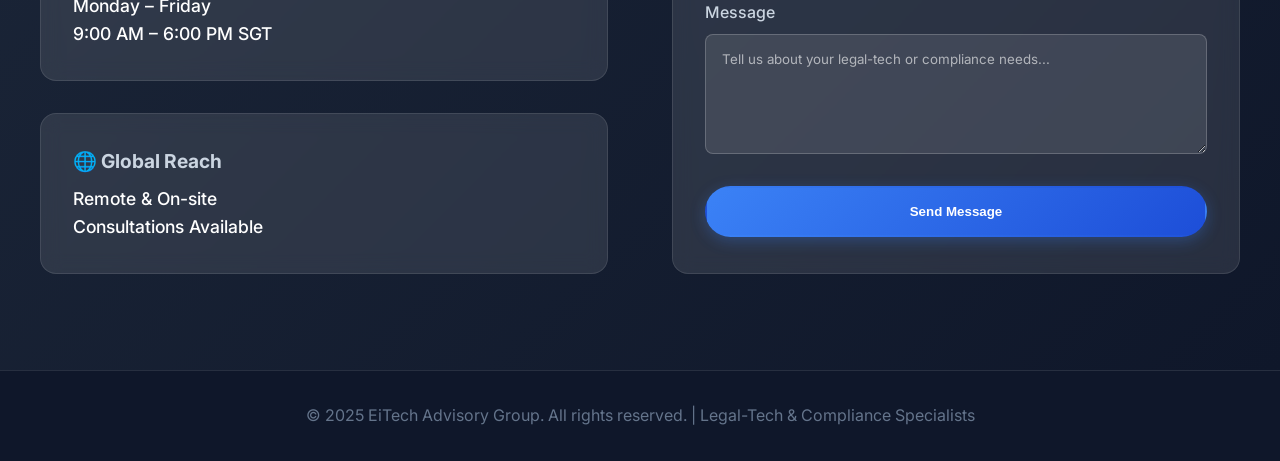
==== commit 2f7b350a: "Add files via upload" ====
--- a/index.html
+++ b/index.html
@@ -641,6 +641,7 @@
                     <div class="service-icon">🛡️</div>
                     <h3>Data Protection & Compliance</h3>
                     <ul class="service-list">
+                        <li><a href="dpdp.html" style="color:inherit;text-decoration:underline;">India DPDP Act Compliance</a></li>
                         <li>DPO-as-a-Service</li>
                         <li>Singapore PDPA Compliance</li>
                         <li>ISO/IEC 27001 Audit & Gap Analysis</li>
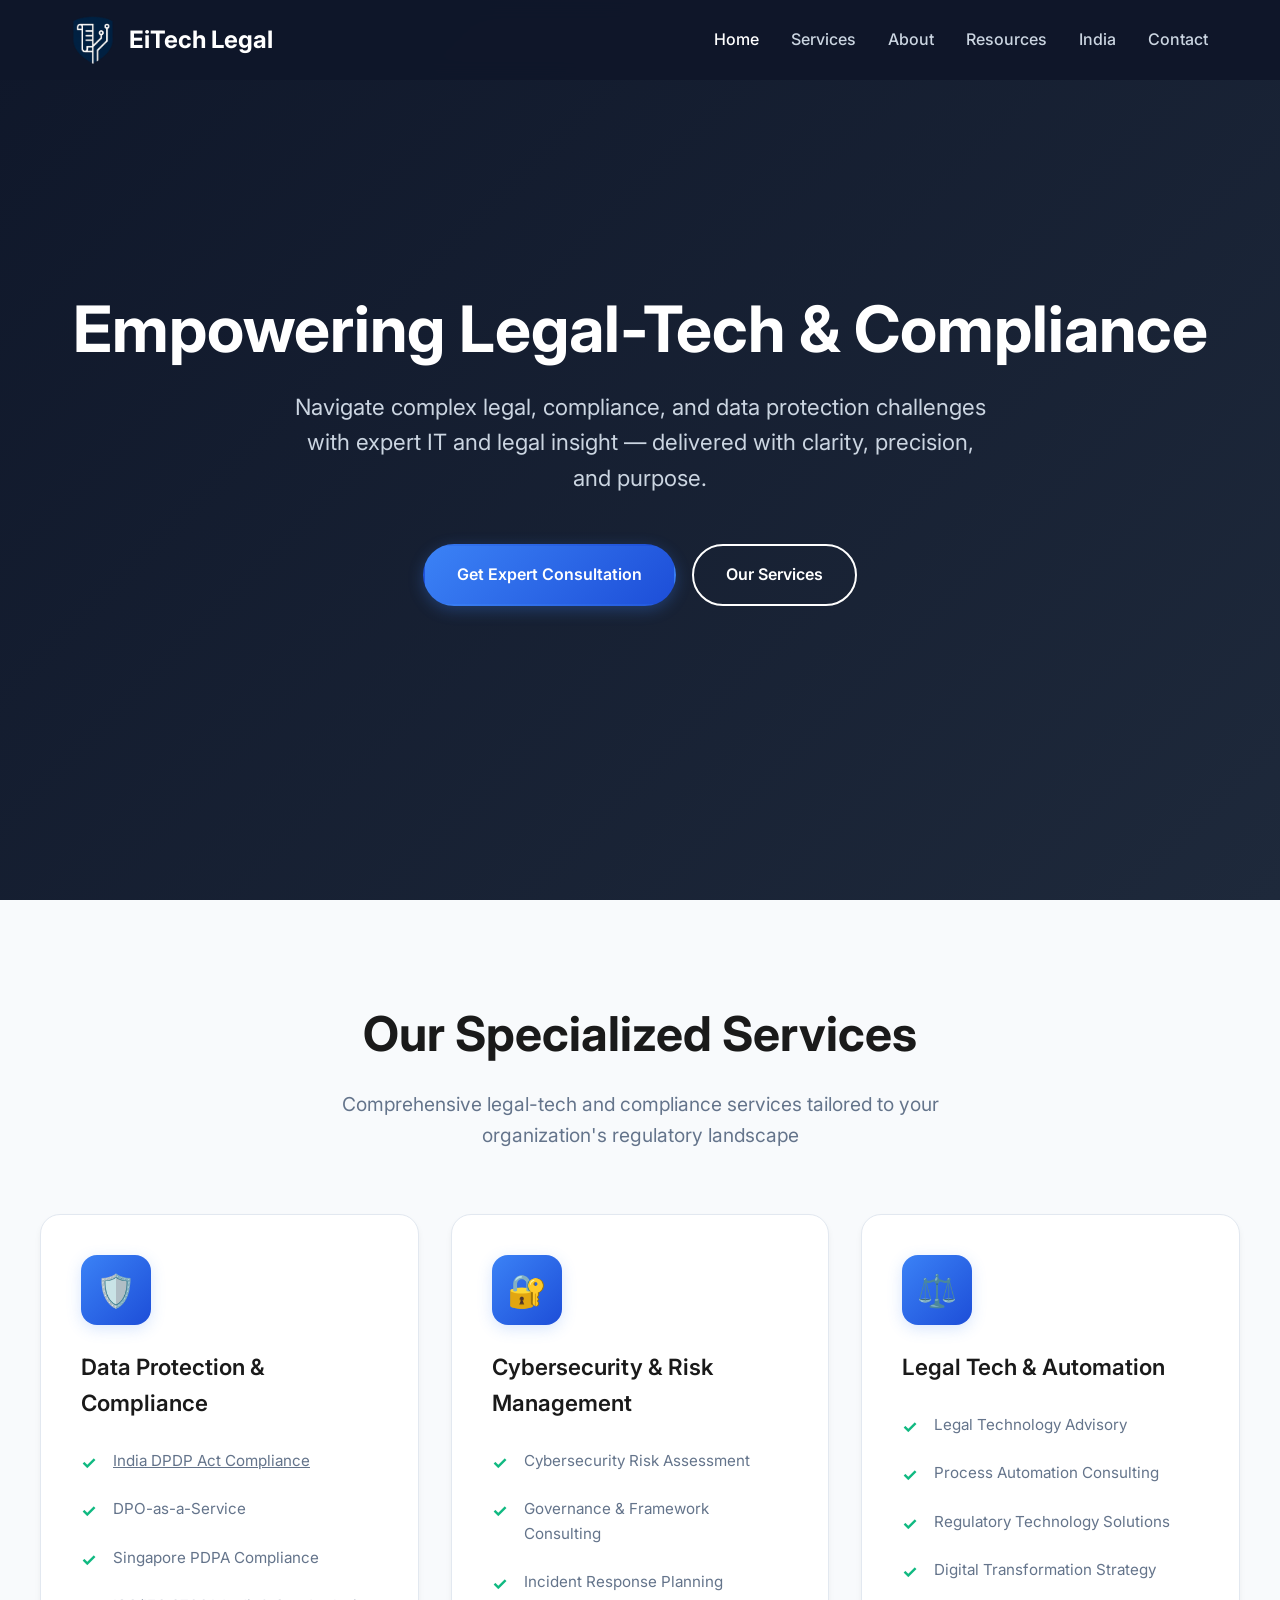
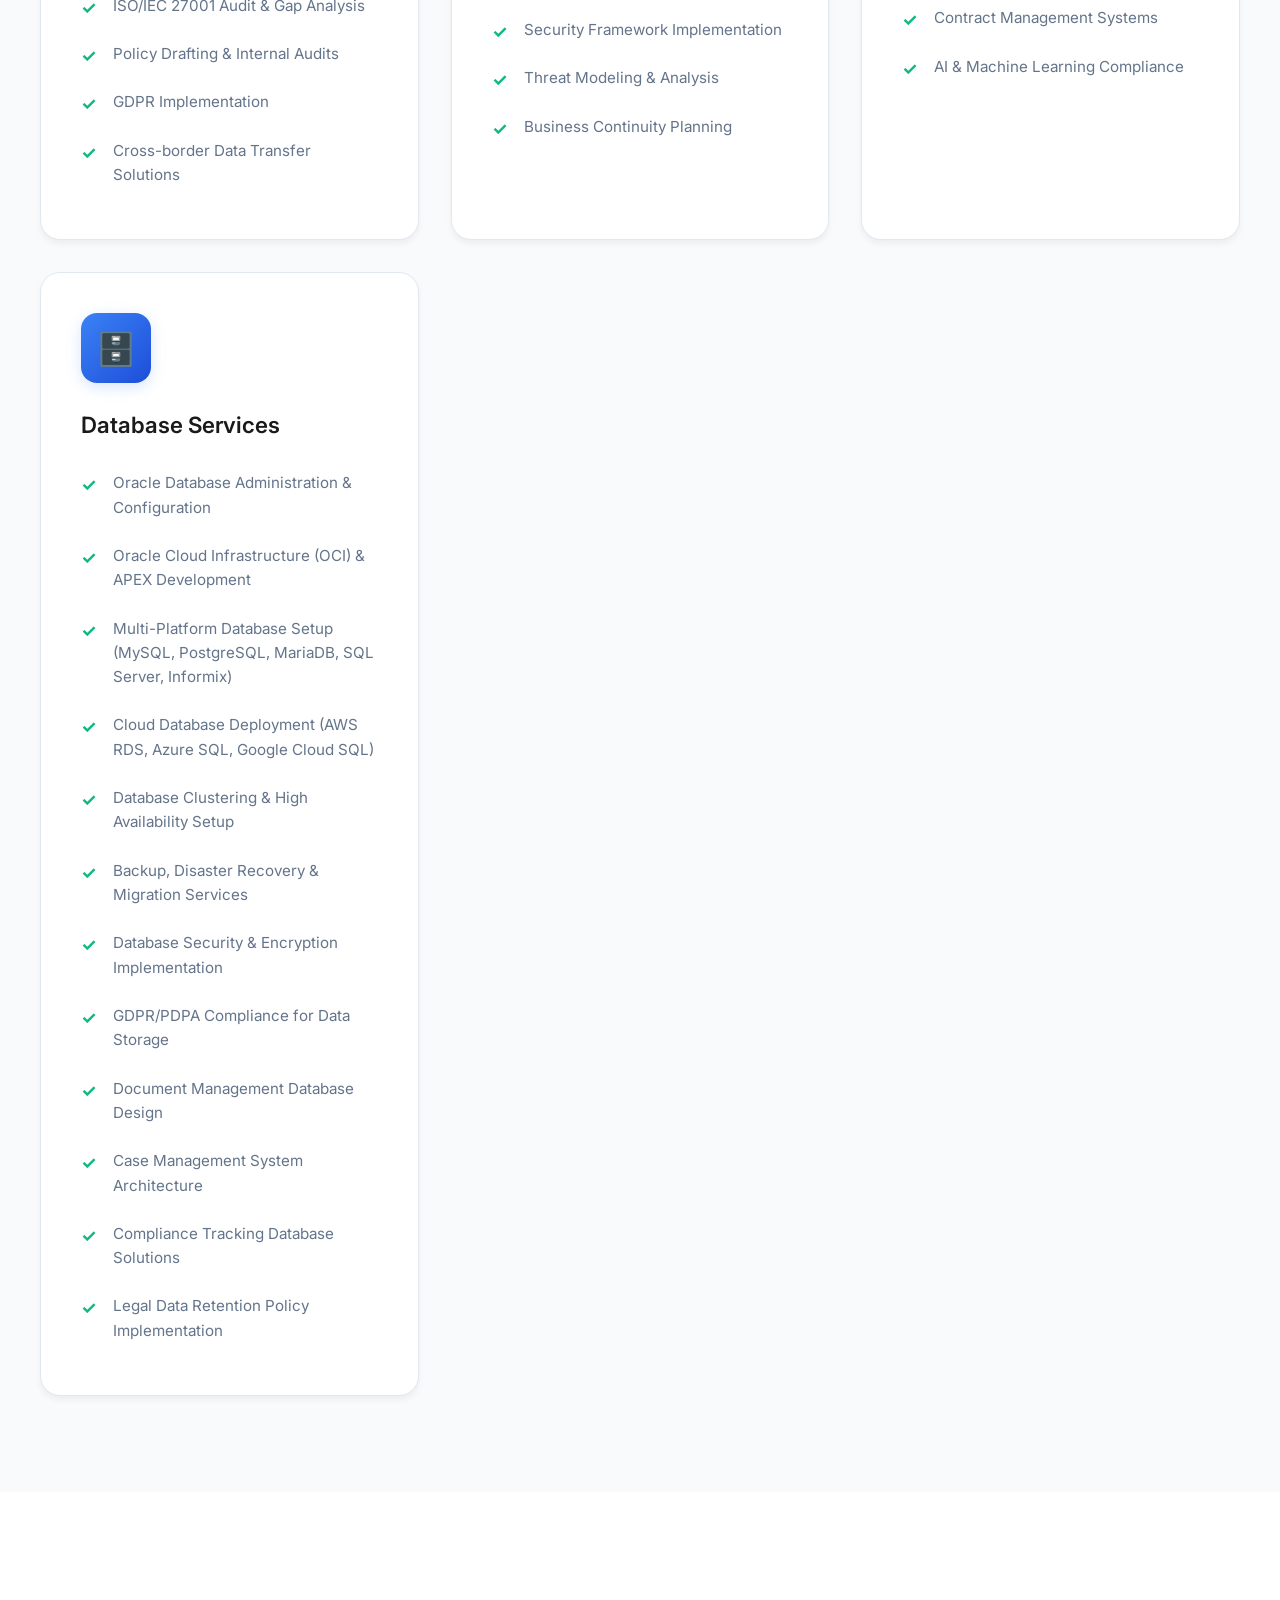
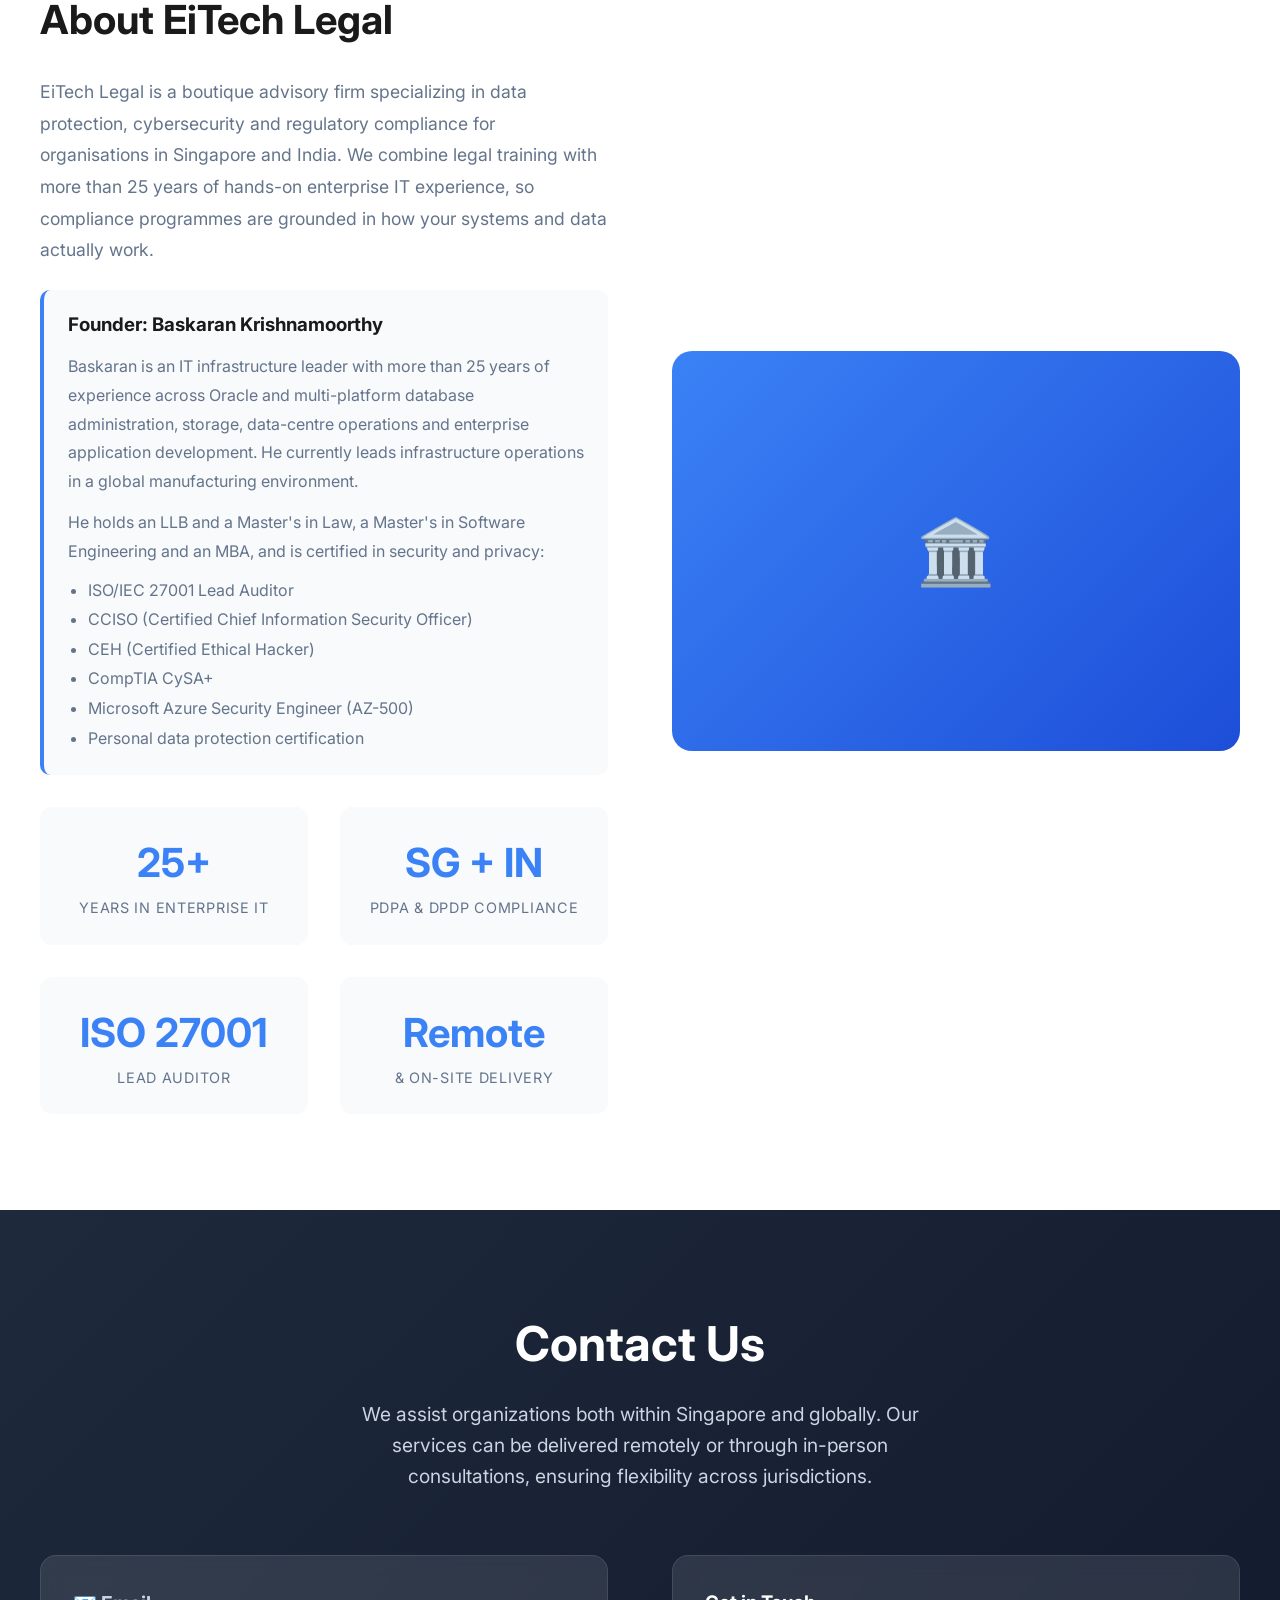
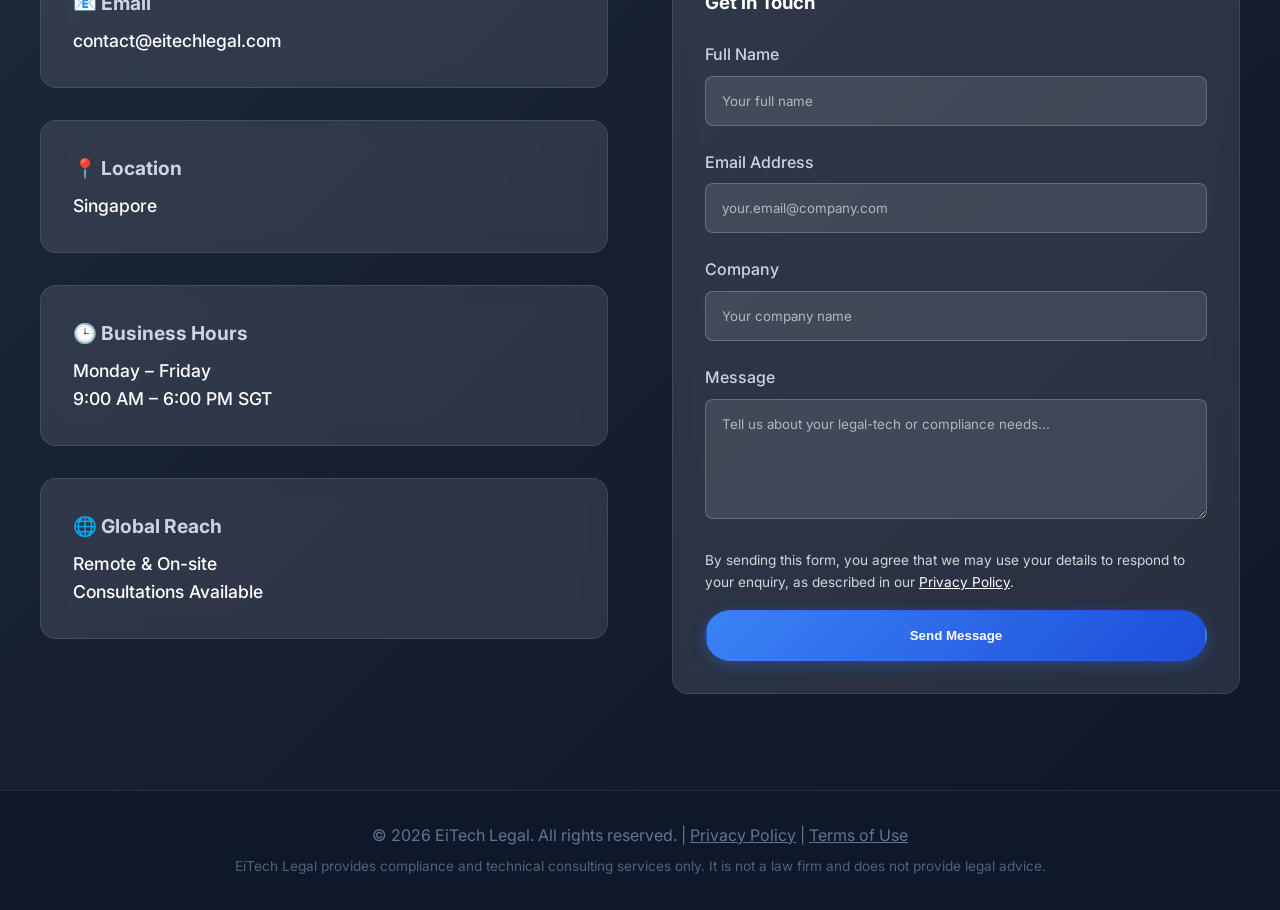
==== commit f54dd4b8: "Update site wording, add founder profile, privacy policy and terms - Replace Bar Council claim and u" ====
--- a/index.html
+++ b/index.html
@@ -483,6 +483,23 @@
             min-height: 120px;
         }
 
+        /* Founder profile */
+        .founder-card {
+            background: #f8fafc;
+            border-left: 4px solid var(--primary-blue);
+            border-radius: 10px;
+            padding: 1.25rem 1.5rem;
+            margin: 1.5rem 0;
+        }
+        .founder-card h3 { margin-bottom: 0.75rem; color: var(--text-dark); }
+        .about-text .founder-card p { margin-bottom: 0.75rem; font-size: 1rem; }
+        .founder-certs { margin: 0 0 0 1.25rem; padding: 0; color: var(--text-medium); }
+        .founder-certs li { margin-bottom: 0.25rem; }
+        .form-privacy { font-size: 0.85rem; color: rgba(255,255,255,0.8); margin: 0 0 1rem; }
+        .form-privacy a { color: #fff; text-decoration: underline; }
+        .footer a { color: inherit; text-decoration: underline; }
+        .footer-disclaimer { font-size: 0.85rem; opacity: 0.8; margin-top: 0.5rem; }
+
         /* Footer */
         .footer {
             background: var(--dark-navy);
@@ -706,28 +723,42 @@
                 <div class="about-text">
                     <h2>About EiTech Legal</h2>
                     <p>
-                        EiTech Legal is a boutique advisory firm specializing in legal-tech, cybersecurity, and regulatory compliance. With over 30 years of combined expertise in IT infrastructure and law, we empower businesses to confidently navigate today's complex legal and governance landscapes.
+                        EiTech Legal is a boutique advisory firm specializing in data protection, cybersecurity and regulatory compliance for organisations in Singapore and India. We combine legal training with more than 25 years of hands-on enterprise IT experience, so compliance programmes are grounded in how your systems and data actually work.
                     </p>
-                    <p>
-                        Founded by a seasoned IT leader and Bar Council-registered lawyer, our firm uniquely blends technical depth with legal insight to deliver holistic, risk-aligned, and purpose-driven solutions tailored to your specific needs.
-                    </p>
+                    <div class="founder-card">
+                        <h3>Founder: Baskaran Krishnamoorthy</h3>
+                        <p>
+                            Baskaran is an IT infrastructure leader with more than 25 years of experience across Oracle and multi-platform database administration, storage, data-centre operations and enterprise application development. He currently leads infrastructure operations in a global manufacturing environment.
+                        </p>
+                        <p>
+                            He holds an LLB and a Master's in Law, a Master's in Software Engineering and an MBA, and is certified in security and privacy:
+                        </p>
+                        <ul class="founder-certs">
+                            <li>ISO/IEC 27001 Lead Auditor</li>
+                            <li>CCISO (Certified Chief Information Security Officer)</li>
+                            <li>CEH (Certified Ethical Hacker)</li>
+                            <li>CompTIA CySA+</li>
+                            <li>Microsoft Azure Security Engineer (AZ-500)</li>
+                            <li>Personal data protection certification</li>
+                        </ul>
+                    </div>
                     
                     <div class="stats-grid">
                         <div class="stat-item">
-                            <span class="stat-number">30+</span>
-                            <span class="stat-label">Years Combined Expertise</span>
+                            <span class="stat-number">25+</span>
+                            <span class="stat-label">Years in Enterprise IT</span>
                         </div>
                         <div class="stat-item">
-                            <span class="stat-number">100%</span>
-                            <span class="stat-label">Compliance Focused</span>
+                            <span class="stat-number">SG + IN</span>
+                            <span class="stat-label">PDPA &amp; DPDP Compliance</span>
                         </div>
                         <div class="stat-item">
-                            <span class="stat-number">24/7</span>
-                            <span class="stat-label">Support Available</span>
+                            <span class="stat-number">ISO 27001</span>
+                            <span class="stat-label">Lead Auditor</span>
                         </div>
                         <div class="stat-item">
-                            <span class="stat-number">Global</span>
-                            <span class="stat-label">Service Delivery</span>
+                            <span class="stat-number">Remote</span>
+                            <span class="stat-label">&amp; On-site Delivery</span>
                         </div>
                     </div>
                 </div>
@@ -797,6 +828,7 @@
                             <textarea id="message" name="message" placeholder="Tell us about your legal-tech or compliance needs..." required></textarea>
                         </div>
                         
+                        <p class="form-privacy">By sending this form, you agree that we may use your details to respond to your enquiry, as described in our <a href="privacy.html">Privacy Policy</a>.</p>
                         <button type="submit" class="btn btn-primary" style="width: 100%;">Send Message</button>
                     </form>
                 </div>
@@ -807,7 +839,8 @@
     <!-- Footer -->
     <footer class="footer">
         <div class="container">
-            <p>&copy; 2025 EiTech Advisory Group. All rights reserved. | Legal-Tech & Compliance Specialists</p>
+            <p>&copy; 2026 EiTech Legal. All rights reserved. | <a href="privacy.html">Privacy Policy</a> | <a href="terms.html">Terms of Use</a></p>
+            <p class="footer-disclaimer">EiTech Legal provides compliance and technical consulting services only. It is not a law firm and does not provide legal advice.</p>
         </div>
     </footer>
 
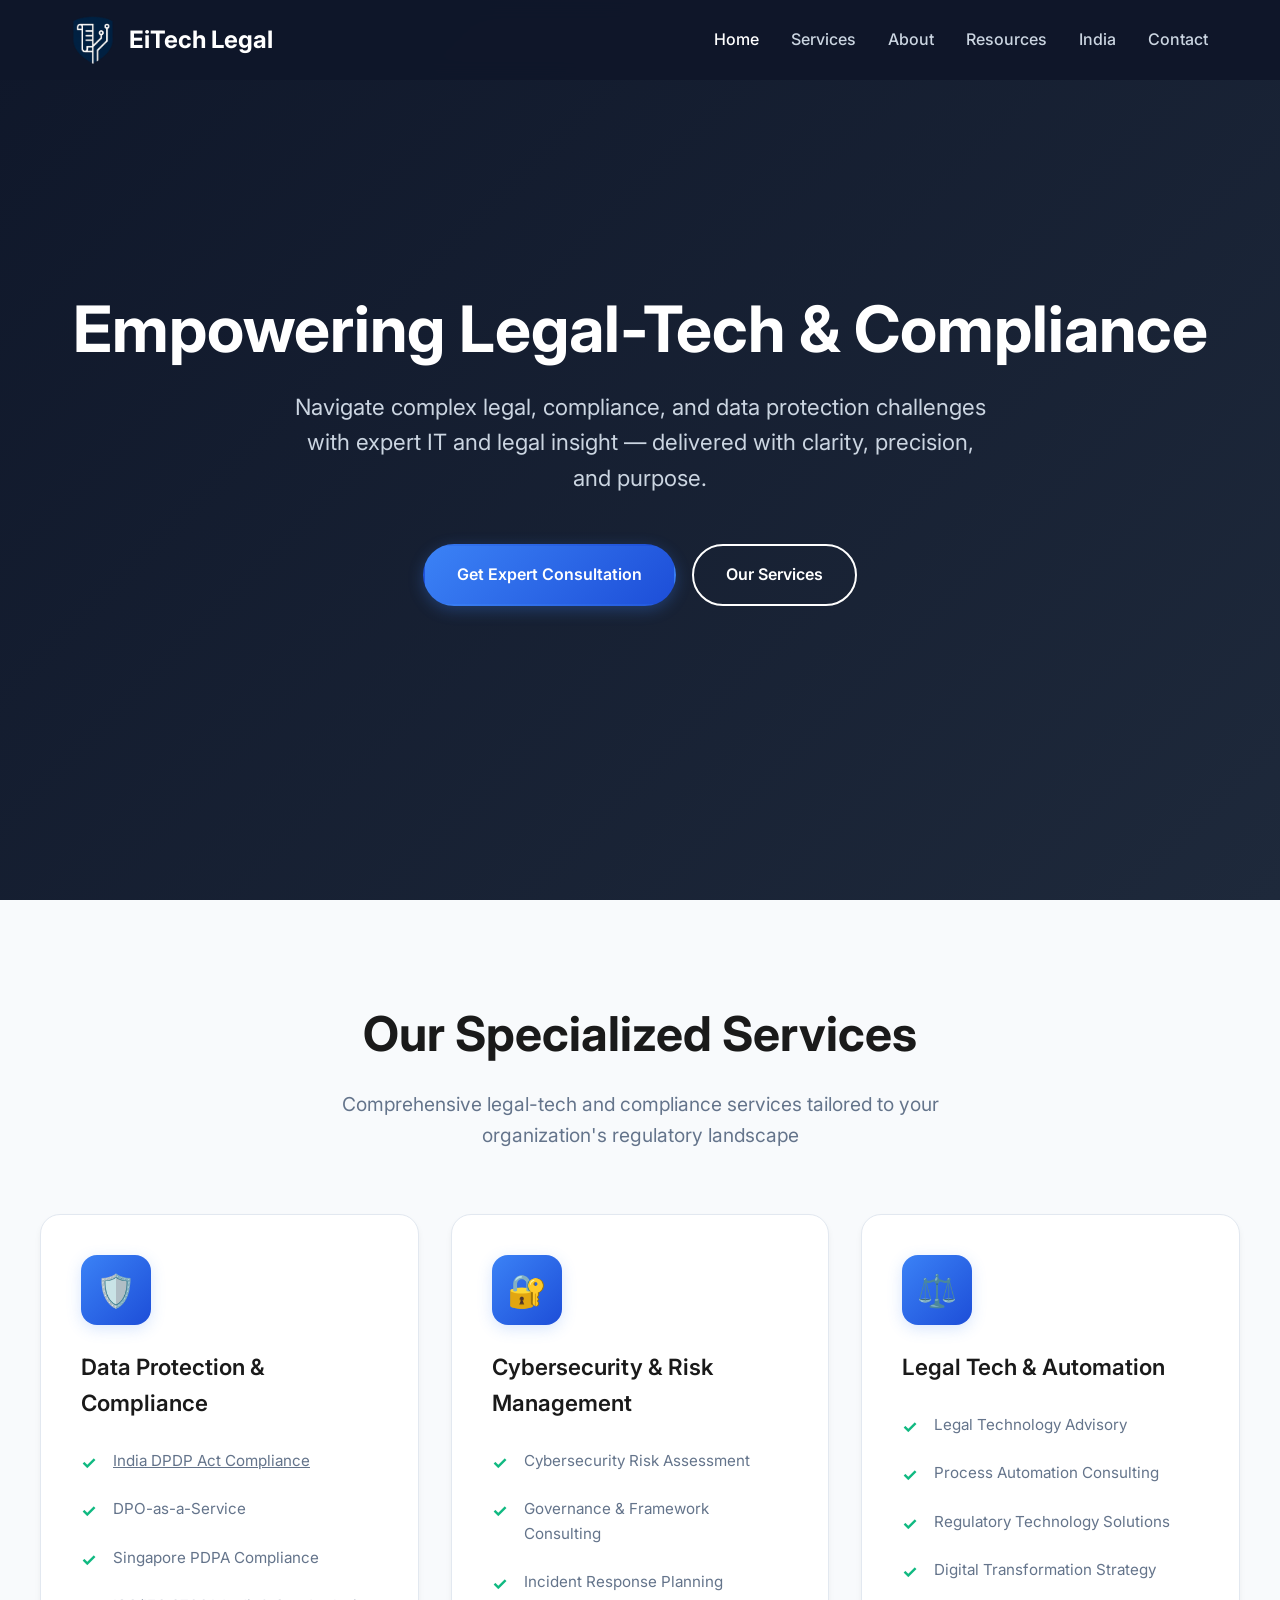
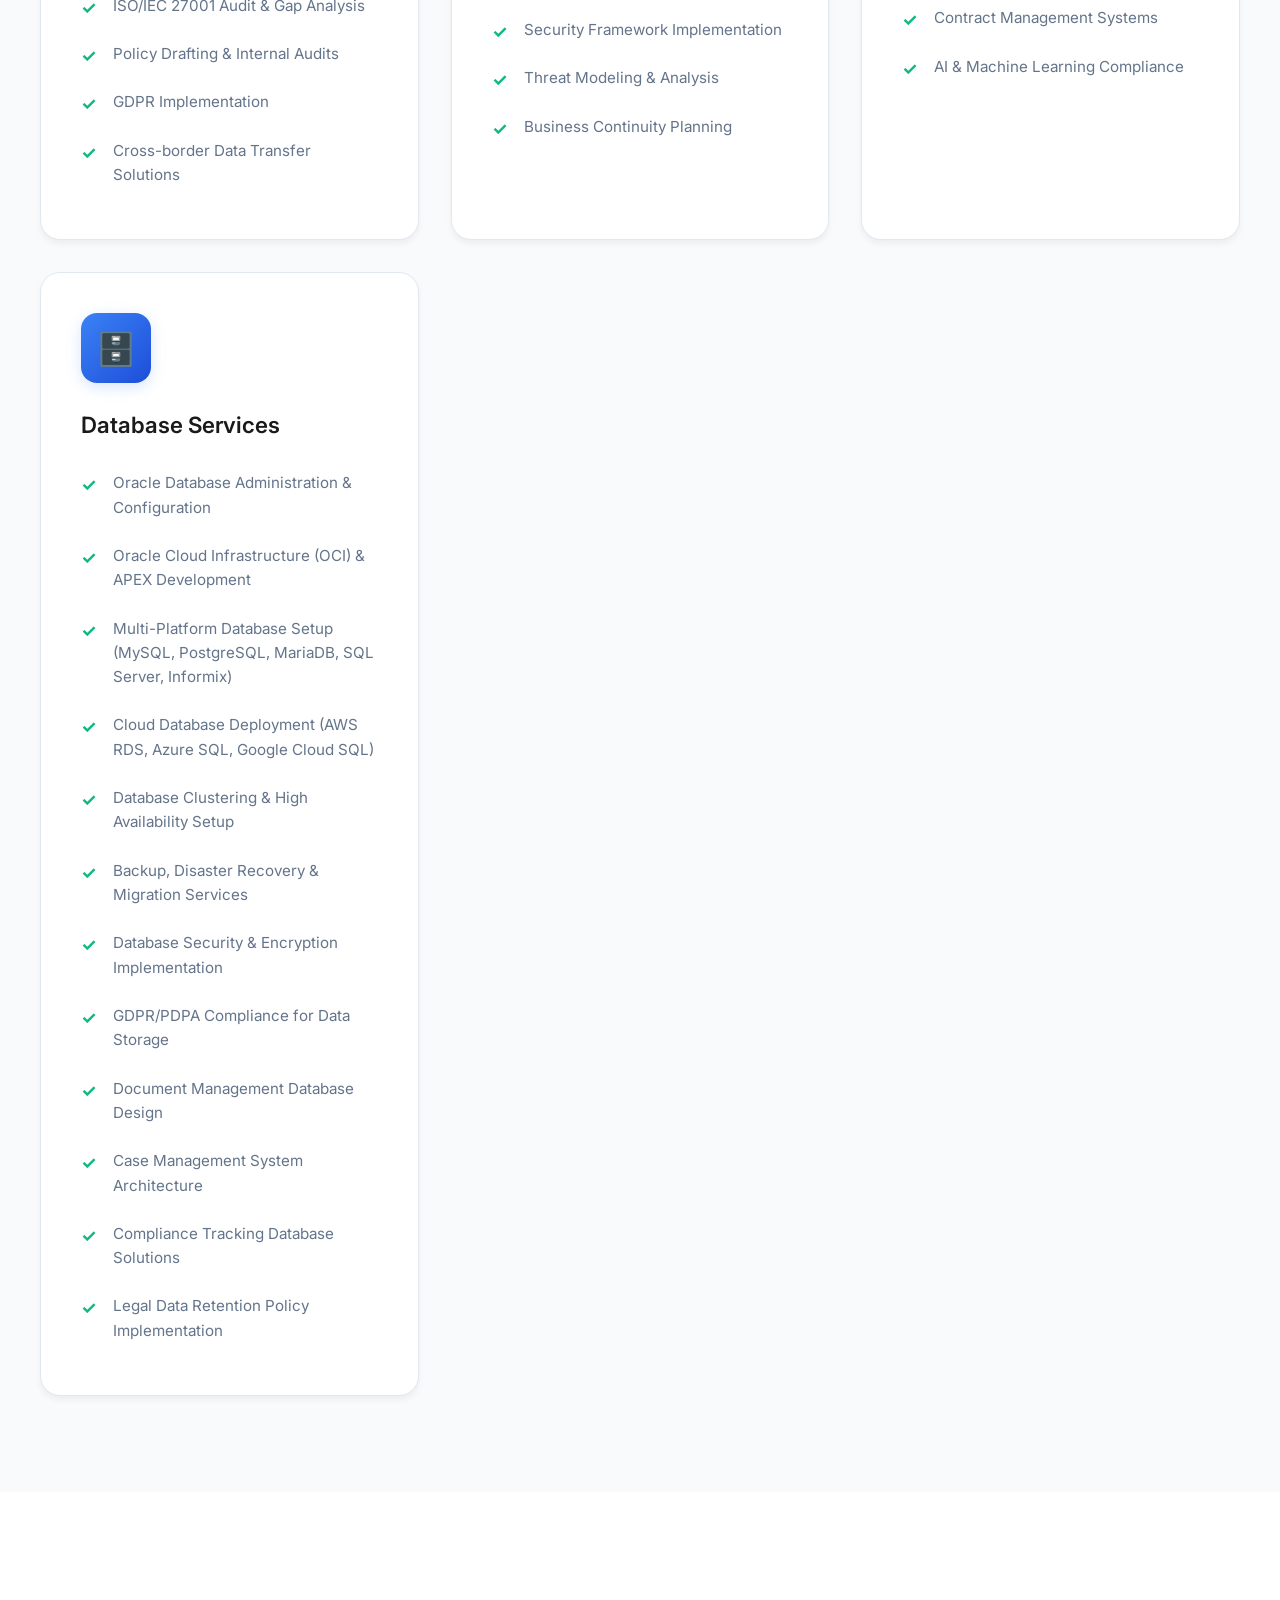
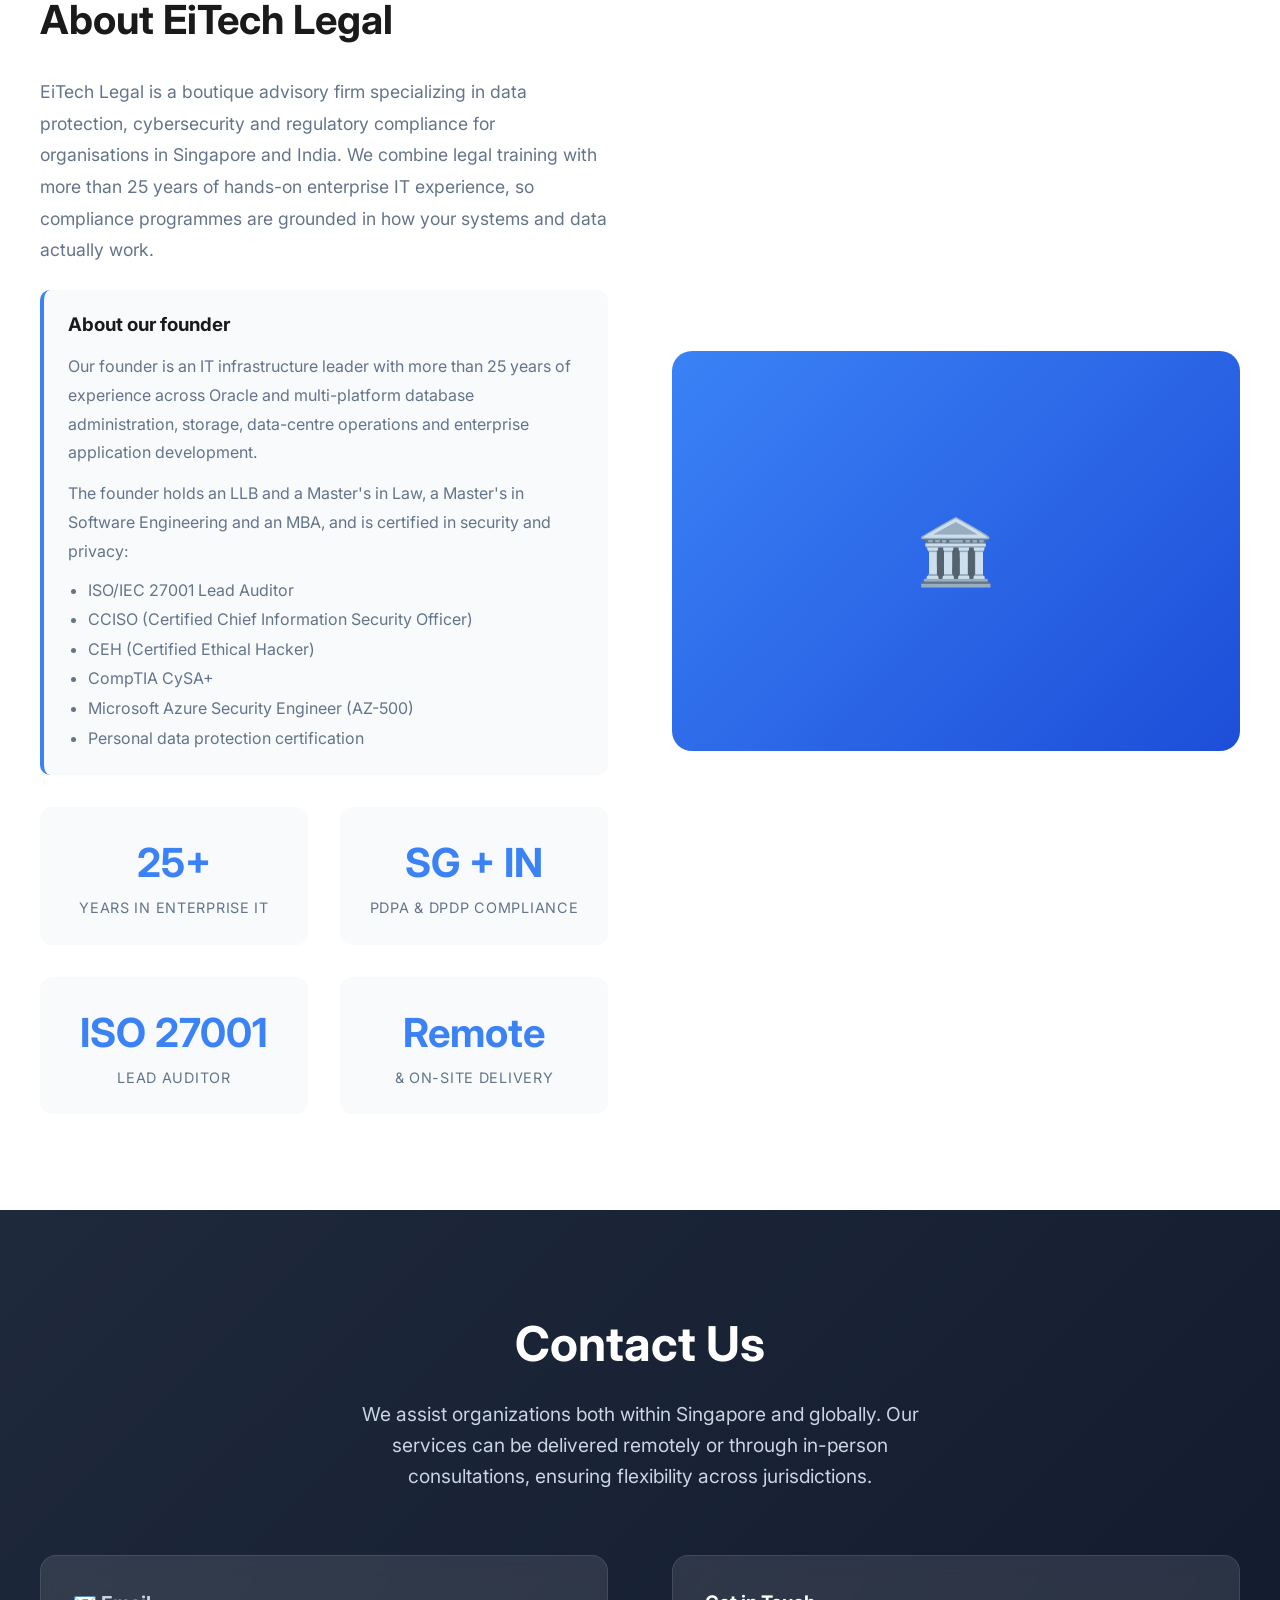
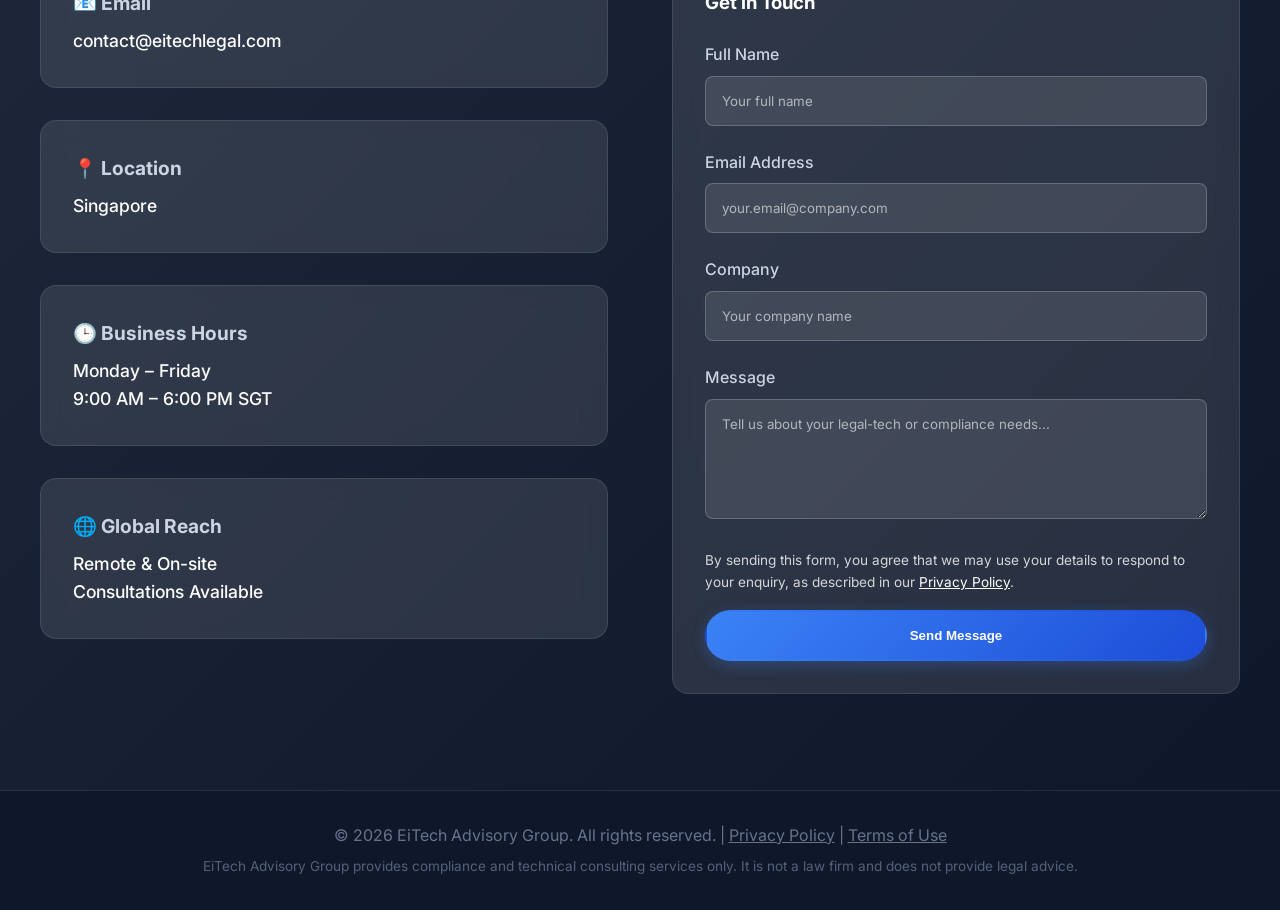
==== commit 2d90d066: "Remove founder name and employer reference; use registered company name - Founder profile no longer " ====
--- a/index.html
+++ b/index.html
@@ -726,12 +726,12 @@
                         EiTech Legal is a boutique advisory firm specializing in data protection, cybersecurity and regulatory compliance for organisations in Singapore and India. We combine legal training with more than 25 years of hands-on enterprise IT experience, so compliance programmes are grounded in how your systems and data actually work.
                     </p>
                     <div class="founder-card">
-                        <h3>Founder: Baskaran Krishnamoorthy</h3>
+                        <h3>About our founder</h3>
                         <p>
-                            Baskaran is an IT infrastructure leader with more than 25 years of experience across Oracle and multi-platform database administration, storage, data-centre operations and enterprise application development. He currently leads infrastructure operations in a global manufacturing environment.
+                            Our founder is an IT infrastructure leader with more than 25 years of experience across Oracle and multi-platform database administration, storage, data-centre operations and enterprise application development.
                         </p>
                         <p>
-                            He holds an LLB and a Master's in Law, a Master's in Software Engineering and an MBA, and is certified in security and privacy:
+                            The founder holds an LLB and a Master's in Law, a Master's in Software Engineering and an MBA, and is certified in security and privacy:
                         </p>
                         <ul class="founder-certs">
                             <li>ISO/IEC 27001 Lead Auditor</li>
@@ -839,8 +839,8 @@
     <!-- Footer -->
     <footer class="footer">
         <div class="container">
-            <p>&copy; 2026 EiTech Legal. All rights reserved. | <a href="privacy.html">Privacy Policy</a> | <a href="terms.html">Terms of Use</a></p>
-            <p class="footer-disclaimer">EiTech Legal provides compliance and technical consulting services only. It is not a law firm and does not provide legal advice.</p>
+            <p>&copy; 2026 EiTech Advisory Group. All rights reserved. | <a href="privacy.html">Privacy Policy</a> | <a href="terms.html">Terms of Use</a></p>
+            <p class="footer-disclaimer">EiTech Advisory Group provides compliance and technical consulting services only. It is not a law firm and does not provide legal advice.</p>
         </div>
     </footer>
 
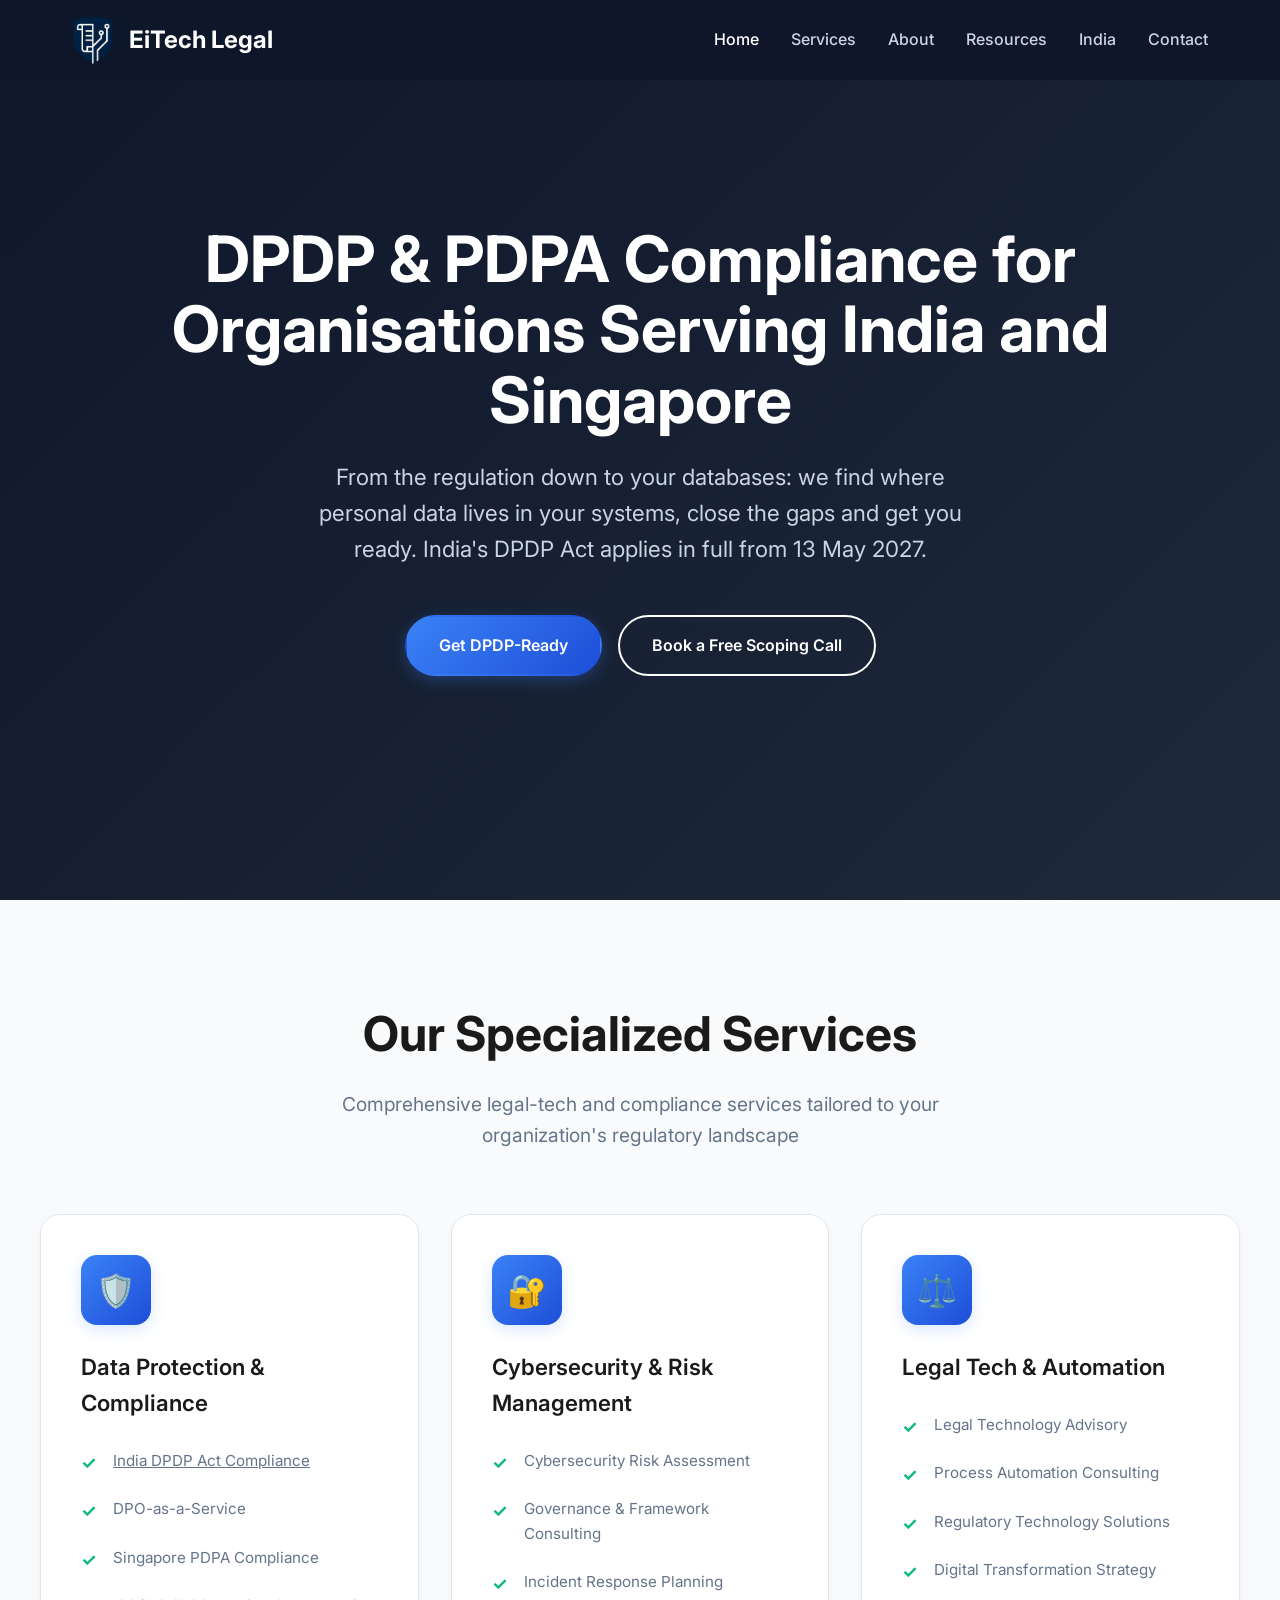
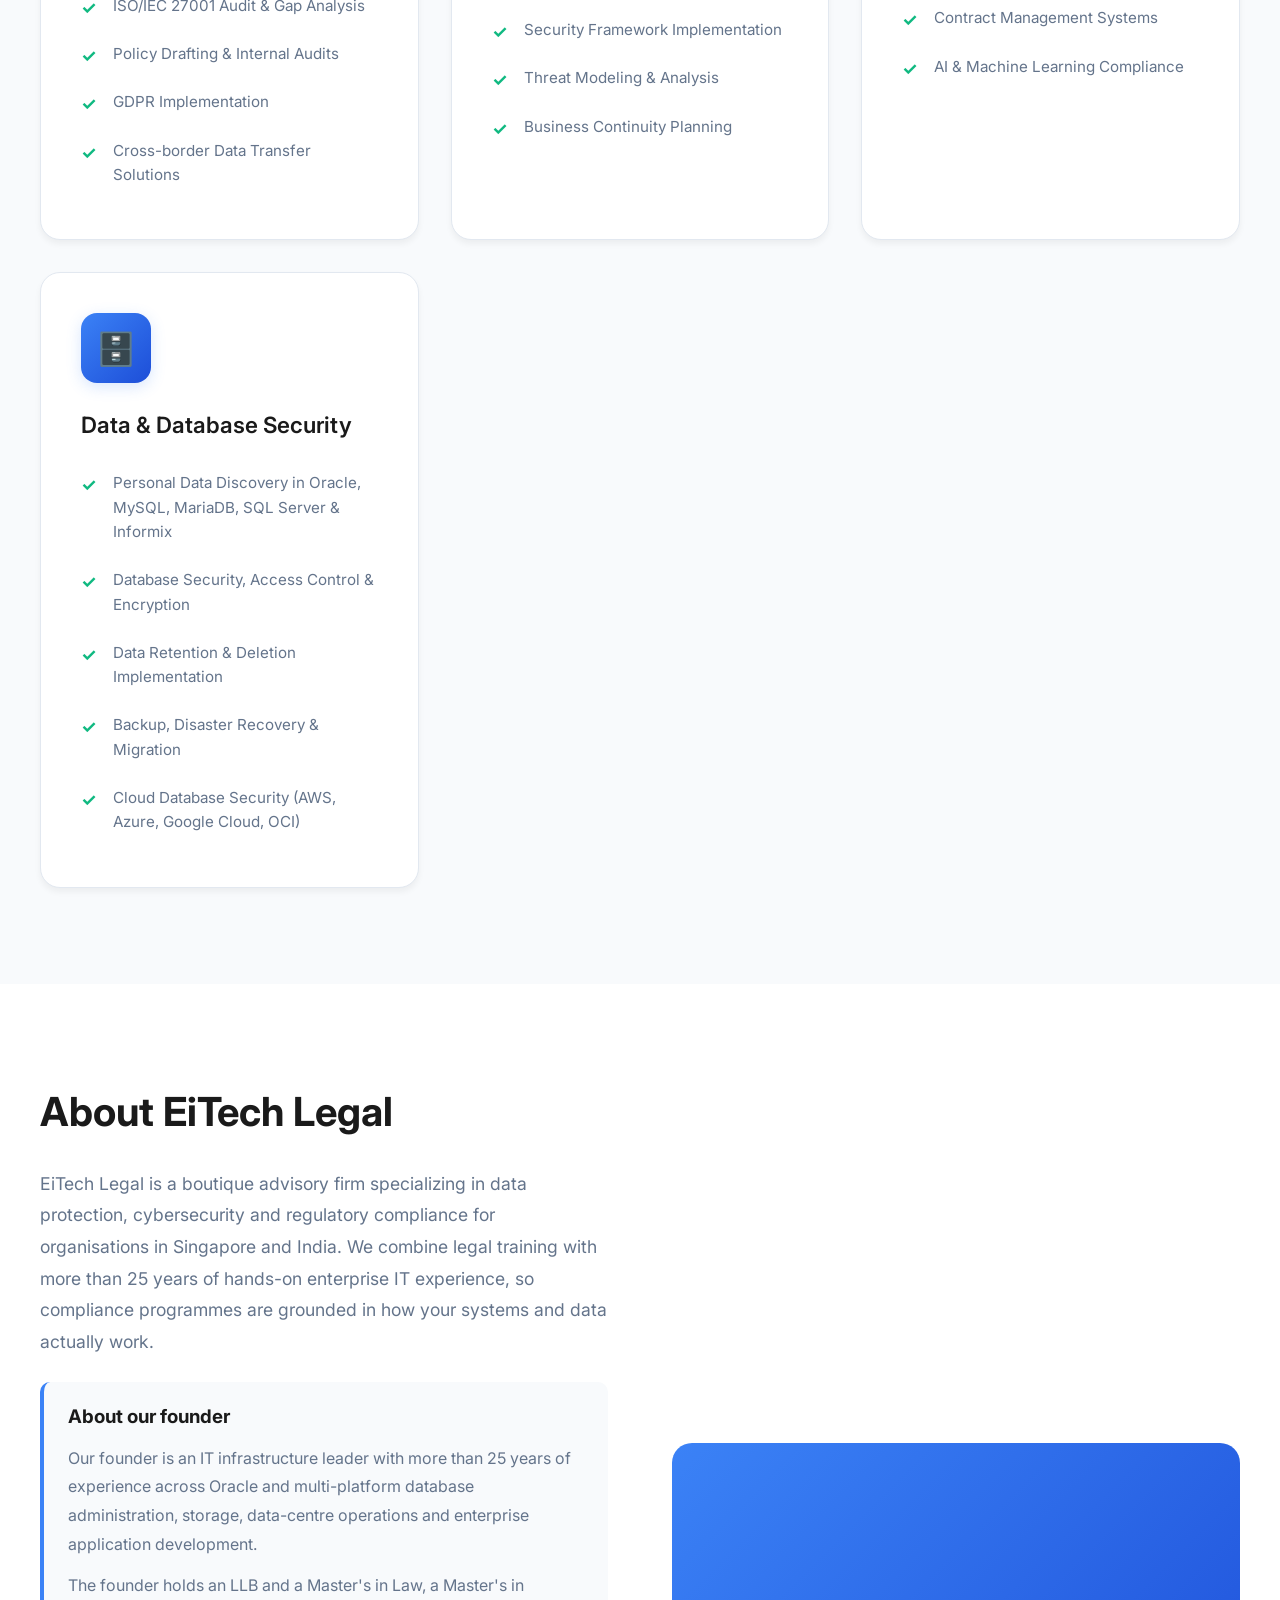
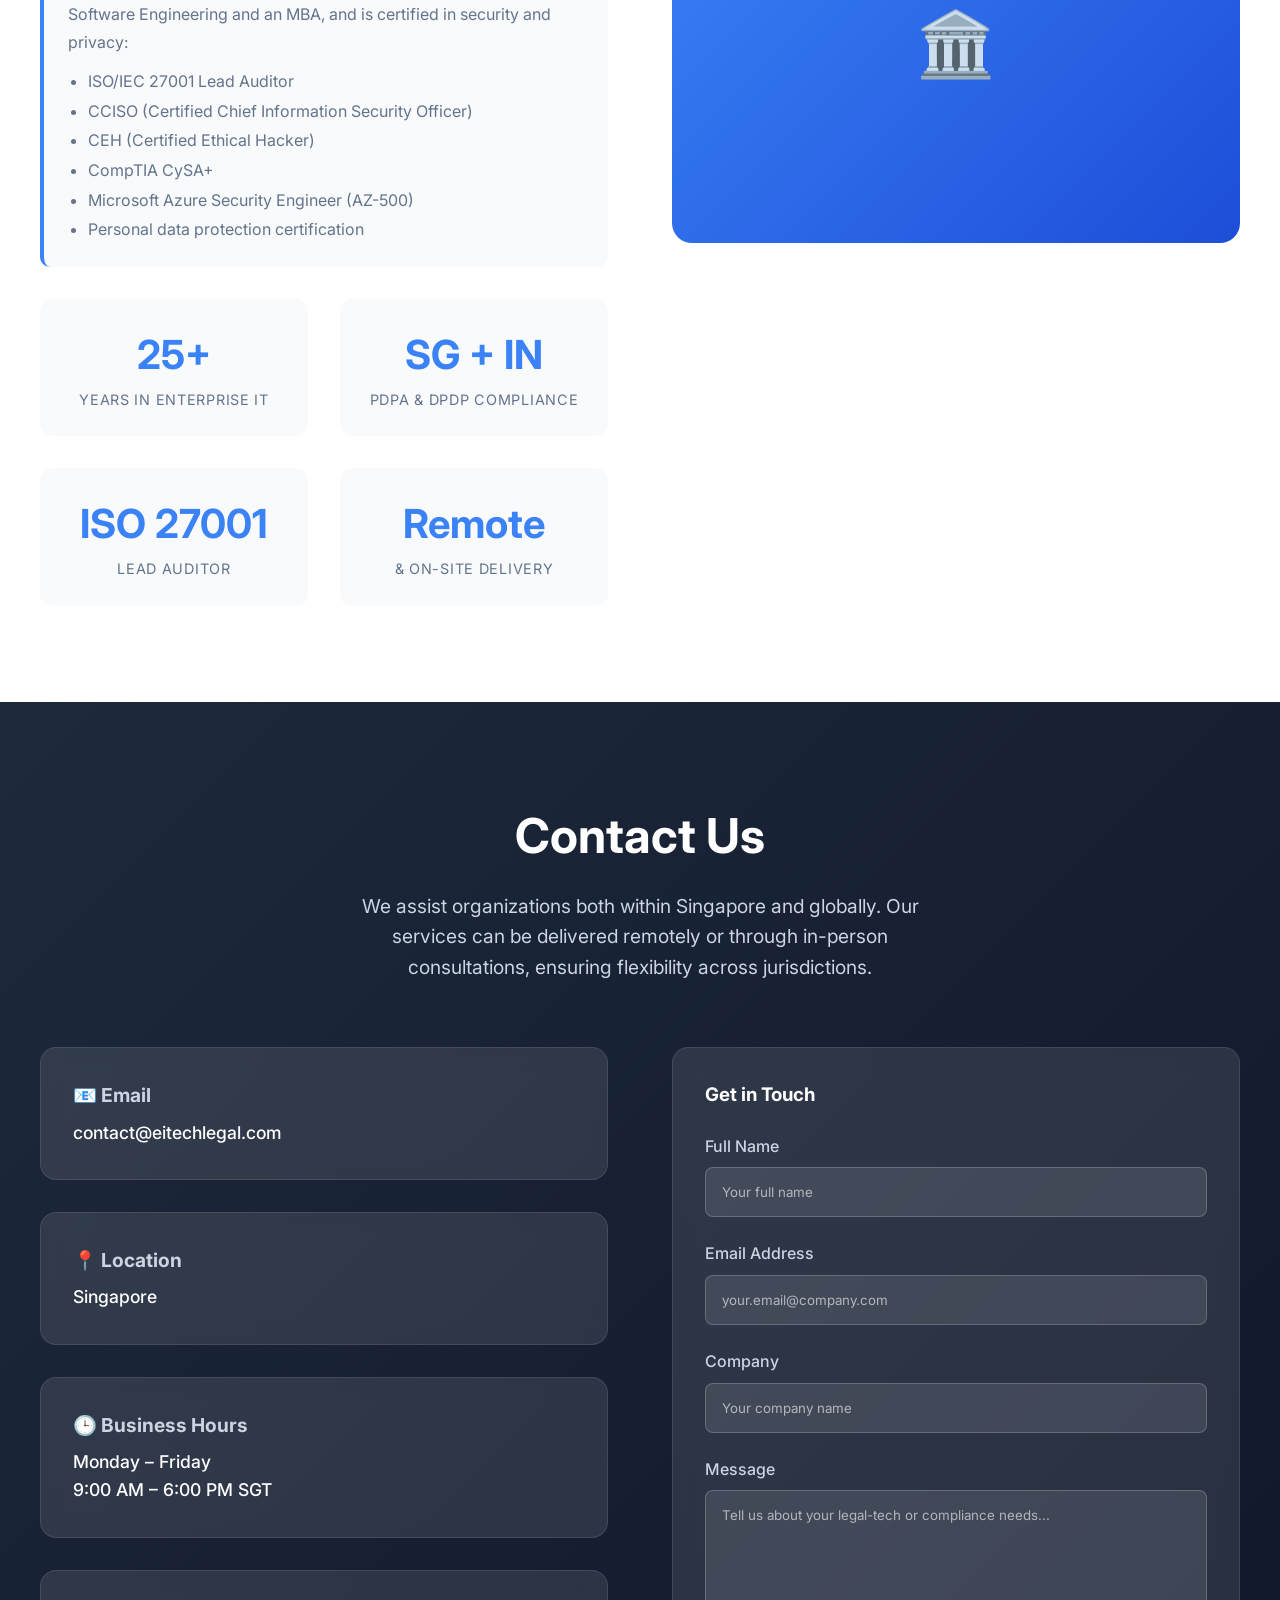
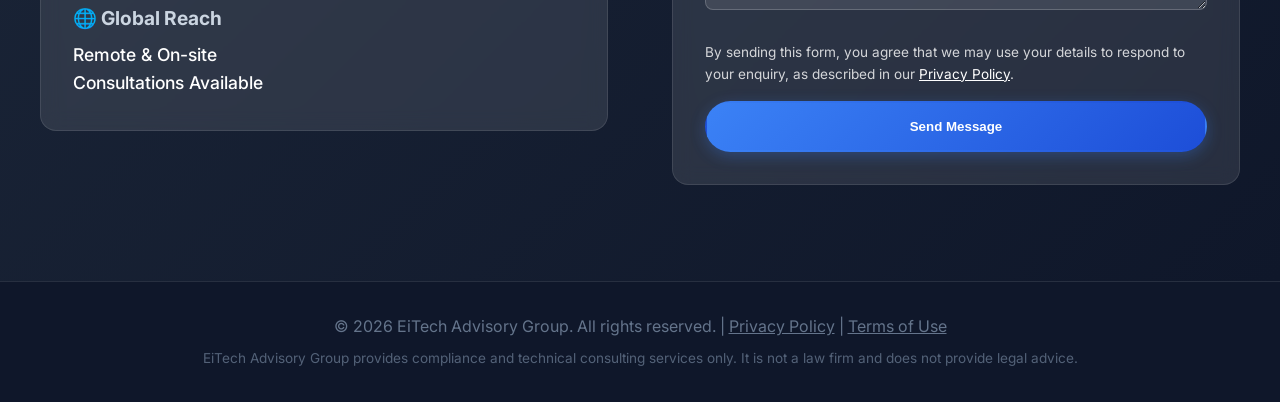
==== commit b4f64c0a: "Site refresh: mobile menu, verified links, SEO, sharper homepage - Working mobile menu on Home, Indi" ====
--- a/index.html
+++ b/index.html
@@ -3,11 +3,23 @@
 <head>
     <meta charset="UTF-8">
     <meta name="viewport" content="width=device-width, initial-scale=1.0">
-    <title>EiTech Legal - Legal-Tech & Compliance Advisory | Singapore</title>
-    <meta name="description" content="Expert legal-tech, cybersecurity, and compliance services. DPO-as-a-Service, PDPA compliance, and risk management consulting in Singapore.">
+    <title>DPDP &amp; PDPA Compliance Consulting | Singapore &amp; India | EiTech Legal</title>
+    <meta name="description" content="Compliance and technical consulting for India&#x27;s DPDP Act and Singapore&#x27;s PDPA: readiness assessments, personal data discovery, ISO 27001, cybersecurity and DPO support.">
+    <link rel="canonical" href="https://eitechlegal.com/">
+    <link rel="icon" type="image/png" sizes="32x32" href="assets/favicon-32.png">
+    <link rel="apple-touch-icon" href="assets/apple-touch-icon.png">
+    <meta property="og:type" content="website">
+    <meta property="og:site_name" content="EiTech Legal">
+    <meta property="og:title" content="DPDP &amp; PDPA Compliance Consulting | Singapore &amp; India | EiTech Legal">
+    <meta property="og:description" content="Compliance and technical consulting for India&#x27;s DPDP Act and Singapore&#x27;s PDPA: readiness assessments, personal data discovery, ISO 27001, cybersecurity and DPO support.">
+    <meta property="og:url" content="https://eitechlegal.com/">
+    <meta property="og:image" content="https://eitechlegal.com/assets/og-image.png">
+    <meta property="og:image:width" content="1200">
+    <meta property="og:image:height" content="630">
+    <meta name="twitter:card" content="summary_large_image">
+    <script type="application/ld+json">{"@context": "https://schema.org", "@type": "ProfessionalService", "name": "EiTech Advisory Group", "alternateName": "EiTech Legal", "url": "https://eitechlegal.com/", "logo": "https://eitechlegal.com/logo.png", "image": "https://eitechlegal.com/assets/og-image.png", "email": "contact@eitechlegal.com", "address": {"@type": "PostalAddress", "addressCountry": "SG"}, "areaServed": ["SG", "IN"], "description": "Compliance and technical consulting for India's DPDP Act and Singapore's PDPA. Not a law firm; does not provide legal advice.", "knowsAbout": ["DPDP Act 2023", "PDPA", "ISO/IEC 27001", "Cybersecurity", "Data protection"]}</script>
     
-    <!-- Favicon -->
-    <link rel="icon" type="image/x-icon" href="data:image/svg+xml,<svg xmlns='http://www.w3.org/2000/svg' viewBox='0 0 100 100'><text y='.9em' font-size='90'>⚖️</text></svg>">
+    
     
     <!-- Google Fonts -->
     <link href="https://fonts.googleapis.com/css2?family=Inter:wght@300;400;500;600;700&display=swap" rel="stylesheet">
@@ -603,13 +615,10 @@
             100% { transform: rotate(360deg); }
         }
     </style>
+    <link rel="stylesheet" href="assets/site.css">
 </head>
 <body>
     <!-- Loading Screen -->
-    <div class="page-loader" id="pageLoader">
-        <div class="loader"></div>
-    </div>
-
     <!-- Navigation -->
     <nav class="navbar" id="navbar">
         <div class="nav-container">
@@ -632,13 +641,13 @@
     <!-- Hero Section -->
     <section class="hero" id="home">
         <div class="hero-content">
-            <h1>Empowering Legal-Tech & Compliance</h1>
+            <h1>DPDP &amp; PDPA Compliance for Organisations Serving India and Singapore</h1>
             <p class="hero-subtitle">
-                Navigate complex legal, compliance, and data protection challenges with expert IT and legal insight — delivered with clarity, precision, and purpose.
+                From the regulation down to your databases: we find where personal data lives in your systems, close the gaps and get you ready. India's DPDP Act applies in full from 13 May 2027.
             </p>
             <div class="cta-buttons">
-                <a href="#contact" class="btn btn-primary">Get Expert Consultation</a>
-                <a href="#services" class="btn btn-secondary">Our Services</a>
+                <a href="dpdp.html" class="btn btn-primary">Get DPDP-Ready</a>
+                <a href="#contact" class="btn btn-secondary">Book a Free Scoping Call</a>
             </div>
         </div>
     </section>
@@ -696,20 +705,13 @@
 
                 <div class="service-card">
                     <div class="service-icon">🗄️</div>
-                    <h3>Database Services</h3>
+                    <h3>Data &amp; Database Security</h3>
                     <ul class="service-list">
-                        <li>Oracle Database Administration & Configuration</li>
-                        <li>Oracle Cloud Infrastructure (OCI) & APEX Development</li>
-                        <li>Multi-Platform Database Setup (MySQL, PostgreSQL, MariaDB, SQL Server, Informix)</li>
-                        <li>Cloud Database Deployment (AWS RDS, Azure SQL, Google Cloud SQL)</li>
-                        <li>Database Clustering & High Availability Setup</li>
-                        <li>Backup, Disaster Recovery & Migration Services</li>
-                        <li>Database Security & Encryption Implementation</li>
-                        <li>GDPR/PDPA Compliance for Data Storage</li>
-                        <li>Document Management Database Design</li>
-                        <li>Case Management System Architecture</li>
-                        <li>Compliance Tracking Database Solutions</li>
-                        <li>Legal Data Retention Policy Implementation</li>
+                        <li>Personal Data Discovery in Oracle, MySQL, MariaDB, SQL Server &amp; Informix</li>
+                        <li>Database Security, Access Control &amp; Encryption</li>
+                        <li>Data Retention &amp; Deletion Implementation</li>
+                        <li>Backup, Disaster Recovery &amp; Migration</li>
+                        <li>Cloud Database Security (AWS, Azure, Google Cloud, OCI)</li>
                     </ul>
                 </div>
             </div>
@@ -808,6 +810,10 @@
                 <div class="contact-form">
                     <h3 style="margin-bottom: 1.5rem; color: white;">Get in Touch</h3>
                     <form action="https://formsubmit.co/contact@eitechlegal.com" method="POST">
+                        <input type="hidden" name="_subject" value="New enquiry from eitechlegal.com">
+                        <input type="hidden" name="_next" value="https://eitechlegal.com/thanks.html">
+                        <input type="hidden" name="_template" value="table">
+                        <input type="text" name="_honey" style="display:none" tabindex="-1" autocomplete="off" aria-hidden="true">
                         <div class="form-group">
                             <label for="name">Full Name</label>
                             <input type="text" id="name" name="name" placeholder="Your full name" required>
@@ -845,13 +851,6 @@
     </footer>
 
     <script>
-        // Page loader
-        window.addEventListener('load', function() {
-            const loader = document.getElementById('pageLoader');
-            setTimeout(() => {
-                loader.classList.add('hidden');
-            }, 1000);
-        });
 
         // Navbar scroll effect
         window.addEventListener('scroll', function() {
@@ -921,5 +920,6 @@
             observer.observe(el);
         });
     </script>
+    <script src="assets/site.js"></script>
 </body>
 </html>
--- a/assets/site.css
+++ b/assets/site.css
@@ -0,0 +1,20 @@
+/* Shared mobile navigation */
+.mobile-menu-btn { display: none; background: none; border: none; color: #fff; font-size: 1.6rem; cursor: pointer; line-height: 1; padding: 0.25rem 0.5rem; }
+@media (max-width: 768px) {
+  .mobile-menu-btn { display: block; }
+  .navbar .nav-menu.open {
+    display: flex !important;
+    flex-direction: column;
+    gap: 0;
+    position: absolute;
+    top: 100%;
+    left: 0;
+    right: 0;
+    margin: 0;
+    padding: 0.5rem 1.5rem 1rem;
+    background: #0f172a;
+    box-shadow: 0 10px 20px rgba(0, 0, 0, 0.25);
+  }
+  .navbar .nav-menu.open li { list-style: none; }
+  .navbar .nav-menu.open a { display: block; padding: 0.75rem 0; border-bottom: 1px solid rgba(255, 255, 255, 0.08); }
+}
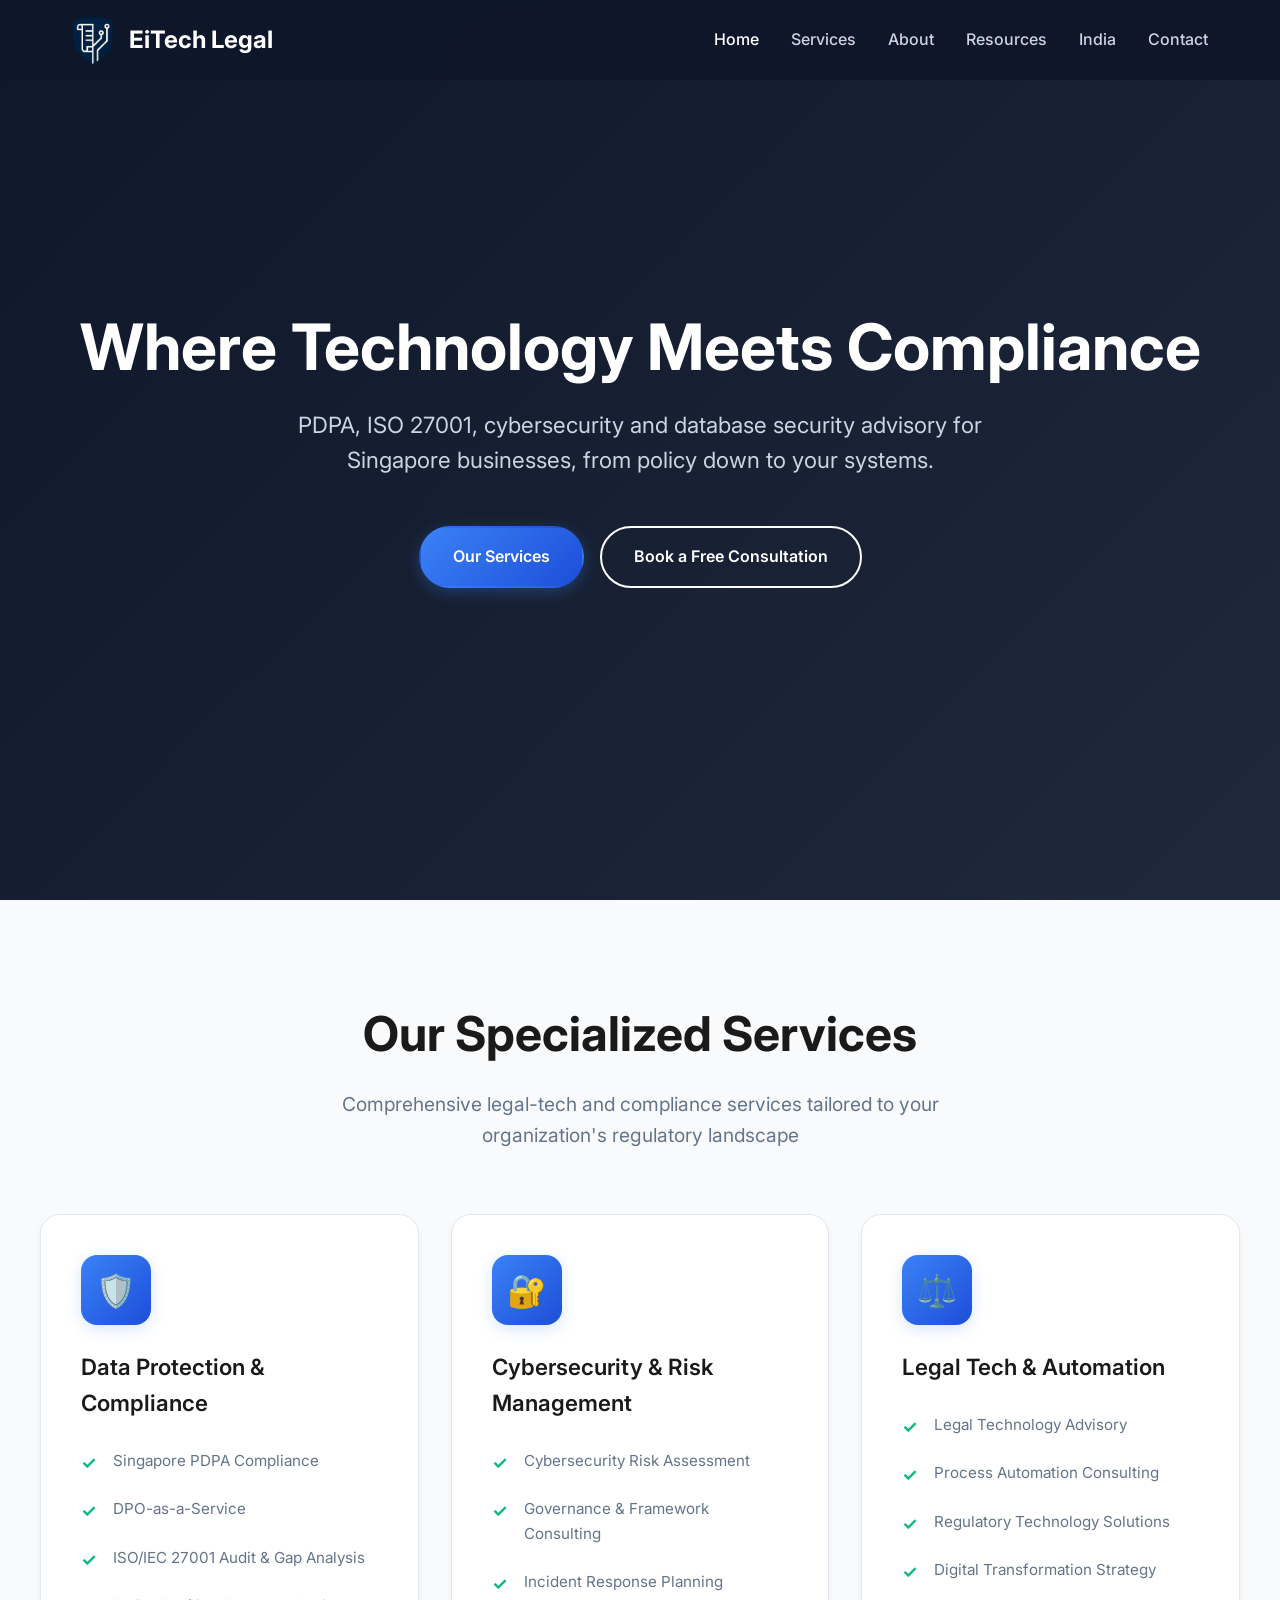
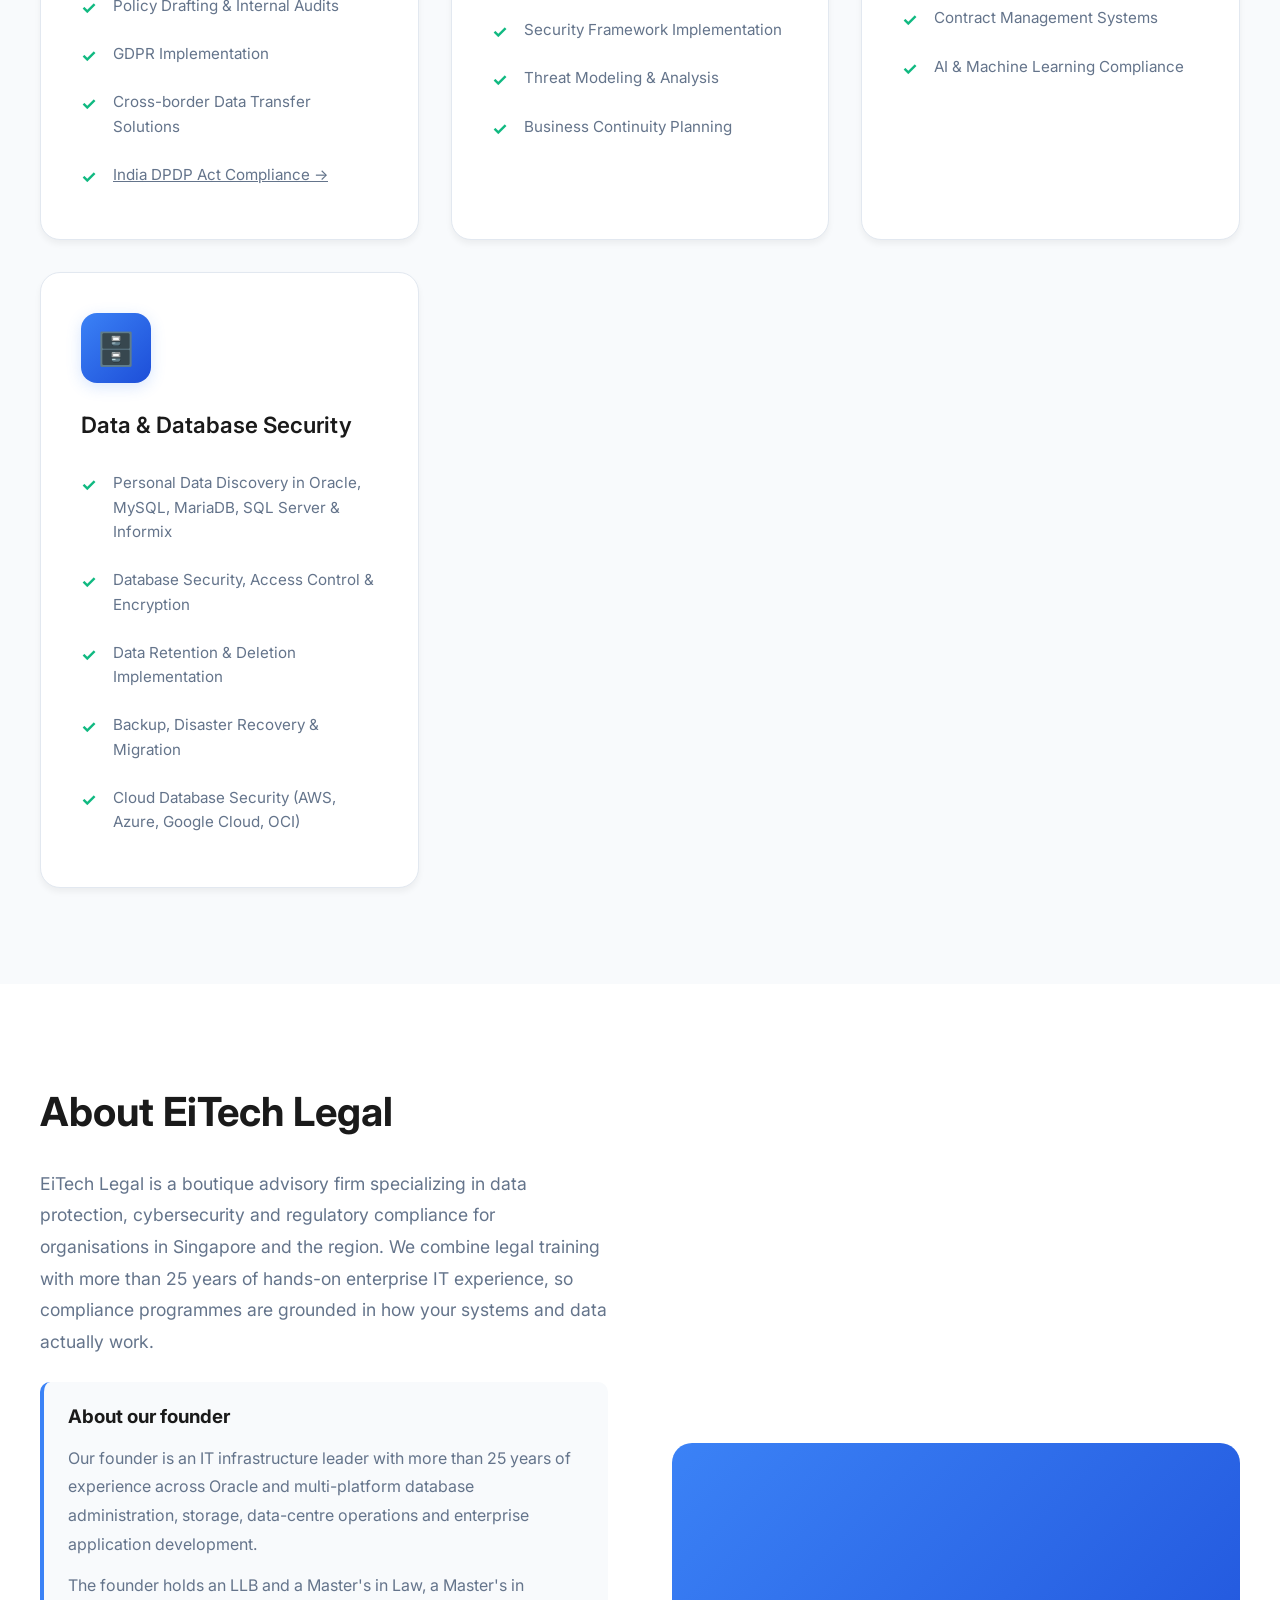
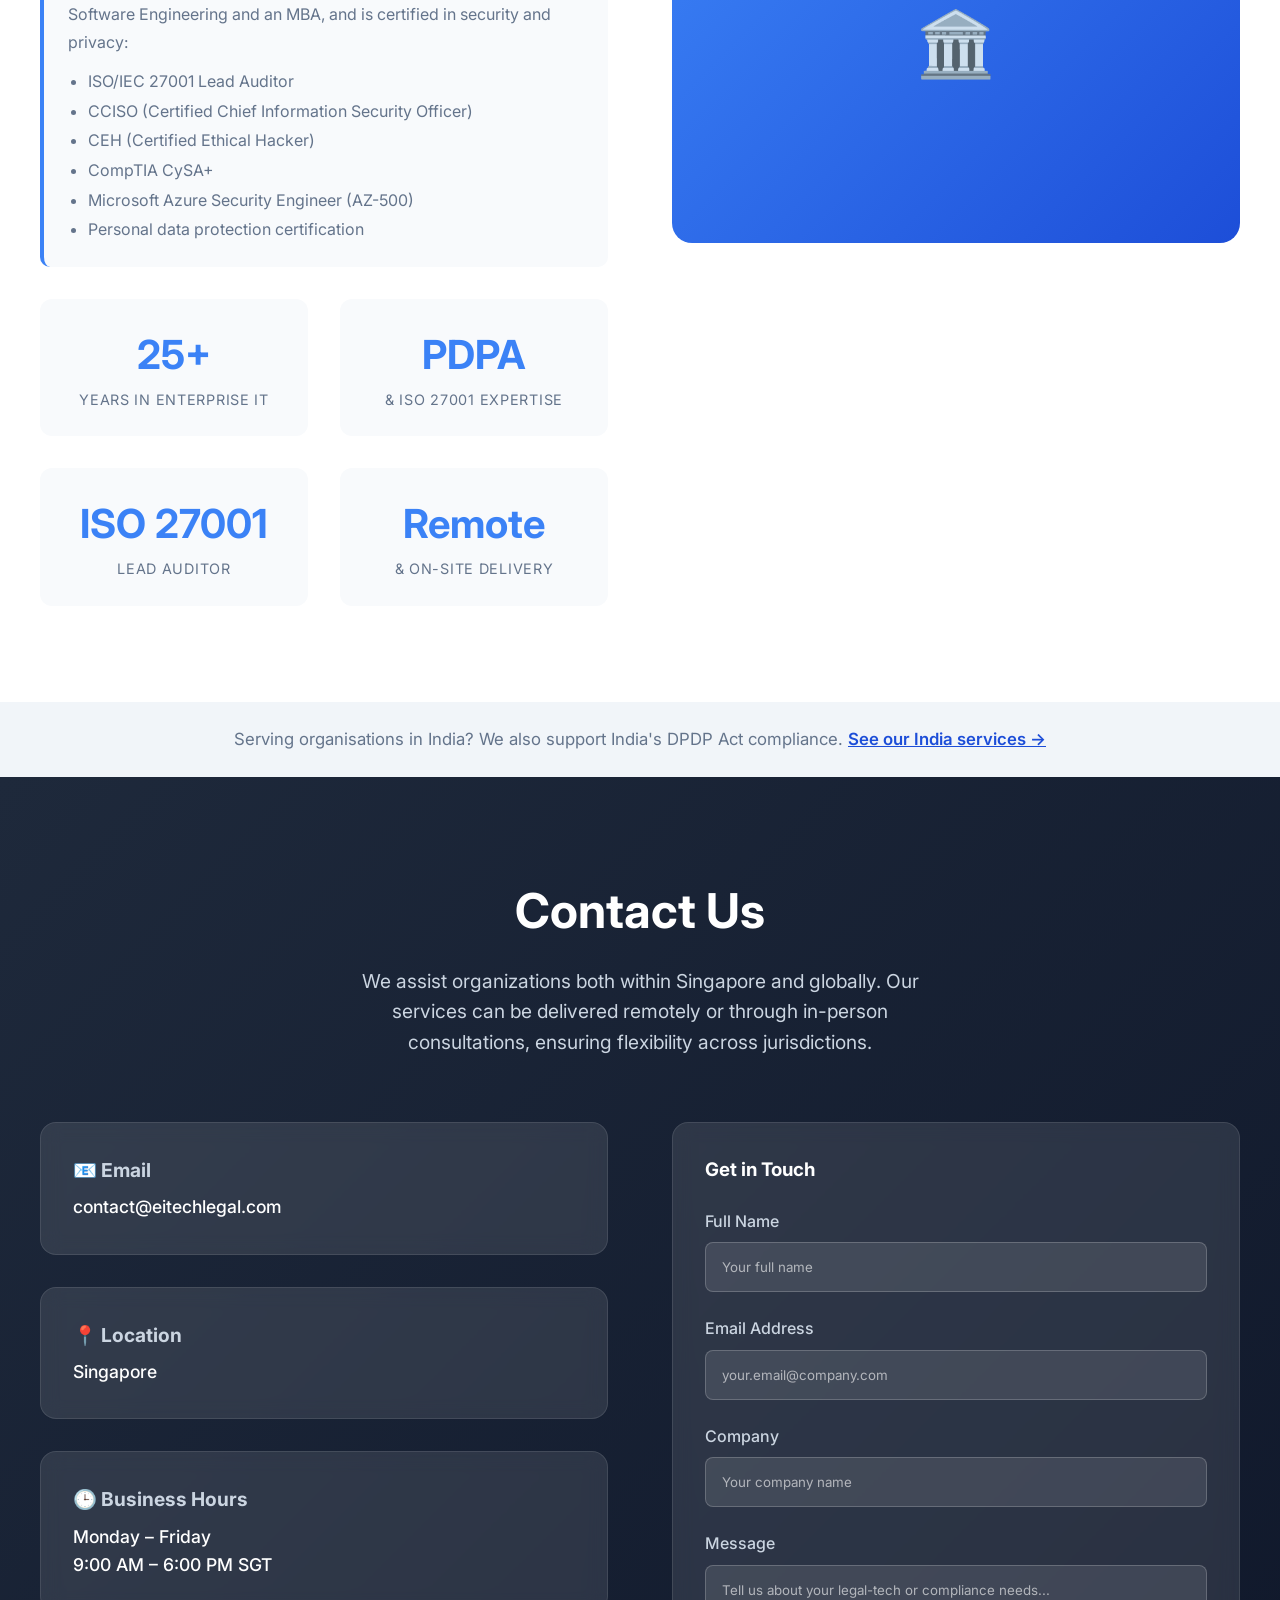
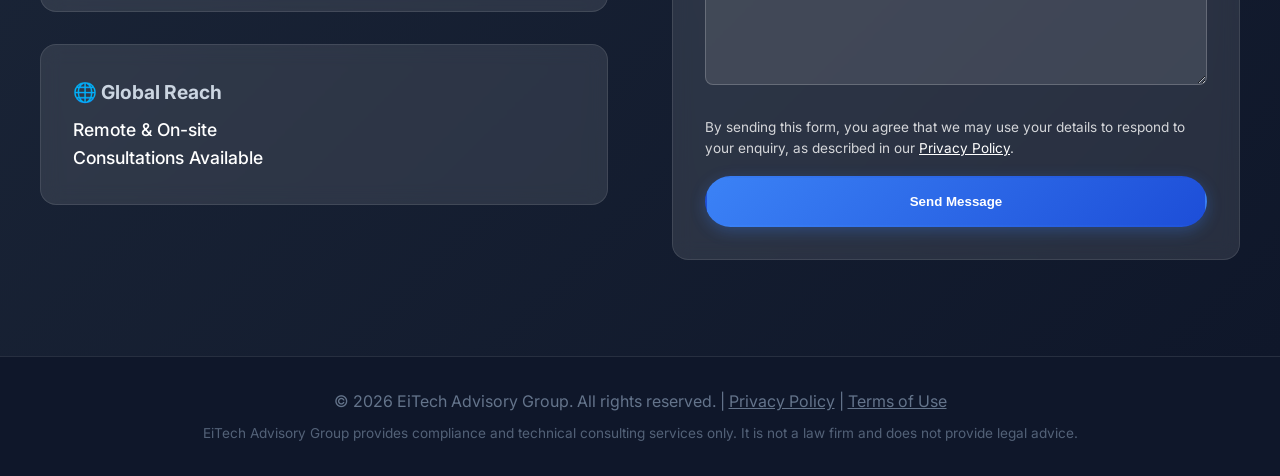
==== commit f9f23740: "Refocus homepage on Singapore: new hero, PDPA-first services, India callout Co-Authored-By: Claude O" ====
--- a/index.html
+++ b/index.html
@@ -3,21 +3,21 @@
 <head>
     <meta charset="UTF-8">
     <meta name="viewport" content="width=device-width, initial-scale=1.0">
-    <title>DPDP &amp; PDPA Compliance Consulting | Singapore &amp; India | EiTech Legal</title>
-    <meta name="description" content="Compliance and technical consulting for India&#x27;s DPDP Act and Singapore&#x27;s PDPA: readiness assessments, personal data discovery, ISO 27001, cybersecurity and DPO support.">
+    <title>Data Protection, Cybersecurity &amp; PDPA Compliance | Singapore | EiTech Legal</title>
+    <meta name="description" content="Where technology meets compliance: PDPA, ISO 27001, cybersecurity, DPO and database security advisory for Singapore businesses, from policy down to your systems.">
     <link rel="canonical" href="https://eitechlegal.com/">
     <link rel="icon" type="image/png" sizes="32x32" href="assets/favicon-32.png">
     <link rel="apple-touch-icon" href="assets/apple-touch-icon.png">
     <meta property="og:type" content="website">
     <meta property="og:site_name" content="EiTech Legal">
-    <meta property="og:title" content="DPDP &amp; PDPA Compliance Consulting | Singapore &amp; India | EiTech Legal">
-    <meta property="og:description" content="Compliance and technical consulting for India&#x27;s DPDP Act and Singapore&#x27;s PDPA: readiness assessments, personal data discovery, ISO 27001, cybersecurity and DPO support.">
+    <meta property="og:title" content="Data Protection, Cybersecurity &amp; PDPA Compliance | Singapore | EiTech Legal">
+    <meta property="og:description" content="Where technology meets compliance: PDPA, ISO 27001, cybersecurity, DPO and database security advisory for Singapore businesses, from policy down to your systems.">
     <meta property="og:url" content="https://eitechlegal.com/">
     <meta property="og:image" content="https://eitechlegal.com/assets/og-image.png">
     <meta property="og:image:width" content="1200">
     <meta property="og:image:height" content="630">
     <meta name="twitter:card" content="summary_large_image">
-    <script type="application/ld+json">{"@context": "https://schema.org", "@type": "ProfessionalService", "name": "EiTech Advisory Group", "alternateName": "EiTech Legal", "url": "https://eitechlegal.com/", "logo": "https://eitechlegal.com/logo.png", "image": "https://eitechlegal.com/assets/og-image.png", "email": "contact@eitechlegal.com", "address": {"@type": "PostalAddress", "addressCountry": "SG"}, "areaServed": ["SG", "IN"], "description": "Compliance and technical consulting for India's DPDP Act and Singapore's PDPA. Not a law firm; does not provide legal advice.", "knowsAbout": ["DPDP Act 2023", "PDPA", "ISO/IEC 27001", "Cybersecurity", "Data protection"]}</script>
+    <script type="application/ld+json">{"@context": "https://schema.org", "@type": "ProfessionalService", "name": "EiTech Advisory Group", "alternateName": "EiTech Legal", "url": "https://eitechlegal.com/", "logo": "https://eitechlegal.com/logo.png", "image": "https://eitechlegal.com/assets/og-image.png", "email": "contact@eitechlegal.com", "address": {"@type": "PostalAddress", "addressCountry": "SG"}, "areaServed": ["SG", "IN"], "description": "Data protection, cybersecurity and PDPA compliance consulting in Singapore, with India DPDP Act support. Not a law firm; does not provide legal advice.", "knowsAbout": ["DPDP Act 2023", "PDPA", "ISO/IEC 27001", "Cybersecurity", "Data protection"]}</script>
     
     
     
@@ -511,6 +511,10 @@
         .form-privacy a { color: #fff; text-decoration: underline; }
         .footer a { color: inherit; text-decoration: underline; }
         .footer-disclaimer { font-size: 0.85rem; opacity: 0.8; margin-top: 0.5rem; }
+
+        .india-callout { background: #f1f5f9; padding: 1.5rem 2rem; text-align: center; }
+        .india-callout p { margin: 0; color: var(--text-medium); font-size: 1.05rem; }
+        .india-callout a { color: var(--primary-dark); font-weight: 600; }
 
         /* Footer */
         .footer {
@@ -641,13 +645,13 @@
     <!-- Hero Section -->
     <section class="hero" id="home">
         <div class="hero-content">
-            <h1>DPDP &amp; PDPA Compliance for Organisations Serving India and Singapore</h1>
+            <h1>Where Technology Meets Compliance</h1>
             <p class="hero-subtitle">
-                From the regulation down to your databases: we find where personal data lives in your systems, close the gaps and get you ready. India's DPDP Act applies in full from 13 May 2027.
+                PDPA, ISO 27001, cybersecurity and database security advisory for Singapore businesses, from policy down to your systems.
             </p>
             <div class="cta-buttons">
-                <a href="dpdp.html" class="btn btn-primary">Get DPDP-Ready</a>
-                <a href="#contact" class="btn btn-secondary">Book a Free Scoping Call</a>
+                <a href="#services" class="btn btn-primary">Our Services</a>
+                <a href="#contact" class="btn btn-secondary">Book a Free Consultation</a>
             </div>
         </div>
     </section>
@@ -667,13 +671,13 @@
                     <div class="service-icon">🛡️</div>
                     <h3>Data Protection & Compliance</h3>
                     <ul class="service-list">
-                        <li><a href="dpdp.html" style="color:inherit;text-decoration:underline;">India DPDP Act Compliance</a></li>
+                        <li>Singapore PDPA Compliance</li>
                         <li>DPO-as-a-Service</li>
-                        <li>Singapore PDPA Compliance</li>
                         <li>ISO/IEC 27001 Audit & Gap Analysis</li>
                         <li>Policy Drafting & Internal Audits</li>
                         <li>GDPR Implementation</li>
                         <li>Cross-border Data Transfer Solutions</li>
+                        <li><a href="dpdp.html" style="color:inherit;text-decoration:underline;">India DPDP Act Compliance →</a></li>
                     </ul>
                 </div>
 
@@ -725,7 +729,7 @@
                 <div class="about-text">
                     <h2>About EiTech Legal</h2>
                     <p>
-                        EiTech Legal is a boutique advisory firm specializing in data protection, cybersecurity and regulatory compliance for organisations in Singapore and India. We combine legal training with more than 25 years of hands-on enterprise IT experience, so compliance programmes are grounded in how your systems and data actually work.
+                        EiTech Legal is a boutique advisory firm specializing in data protection, cybersecurity and regulatory compliance for organisations in Singapore and the region. We combine legal training with more than 25 years of hands-on enterprise IT experience, so compliance programmes are grounded in how your systems and data actually work.
                     </p>
                     <div class="founder-card">
                         <h3>About our founder</h3>
@@ -751,8 +755,8 @@
                             <span class="stat-label">Years in Enterprise IT</span>
                         </div>
                         <div class="stat-item">
-                            <span class="stat-number">SG + IN</span>
-                            <span class="stat-label">PDPA &amp; DPDP Compliance</span>
+                            <span class="stat-number">PDPA</span>
+                            <span class="stat-label">&amp; ISO 27001 Expertise</span>
                         </div>
                         <div class="stat-item">
                             <span class="stat-number">ISO 27001</span>
@@ -771,6 +775,13 @@
                     </div>
                 </div>
             </div>
+        </div>
+    </section>
+
+    <!-- India callout -->
+    <section class="india-callout">
+        <div class="container">
+            <p>Serving organisations in India? We also support India's DPDP Act compliance. <a href="india.html">See our India services →</a></p>
         </div>
     </section>
 
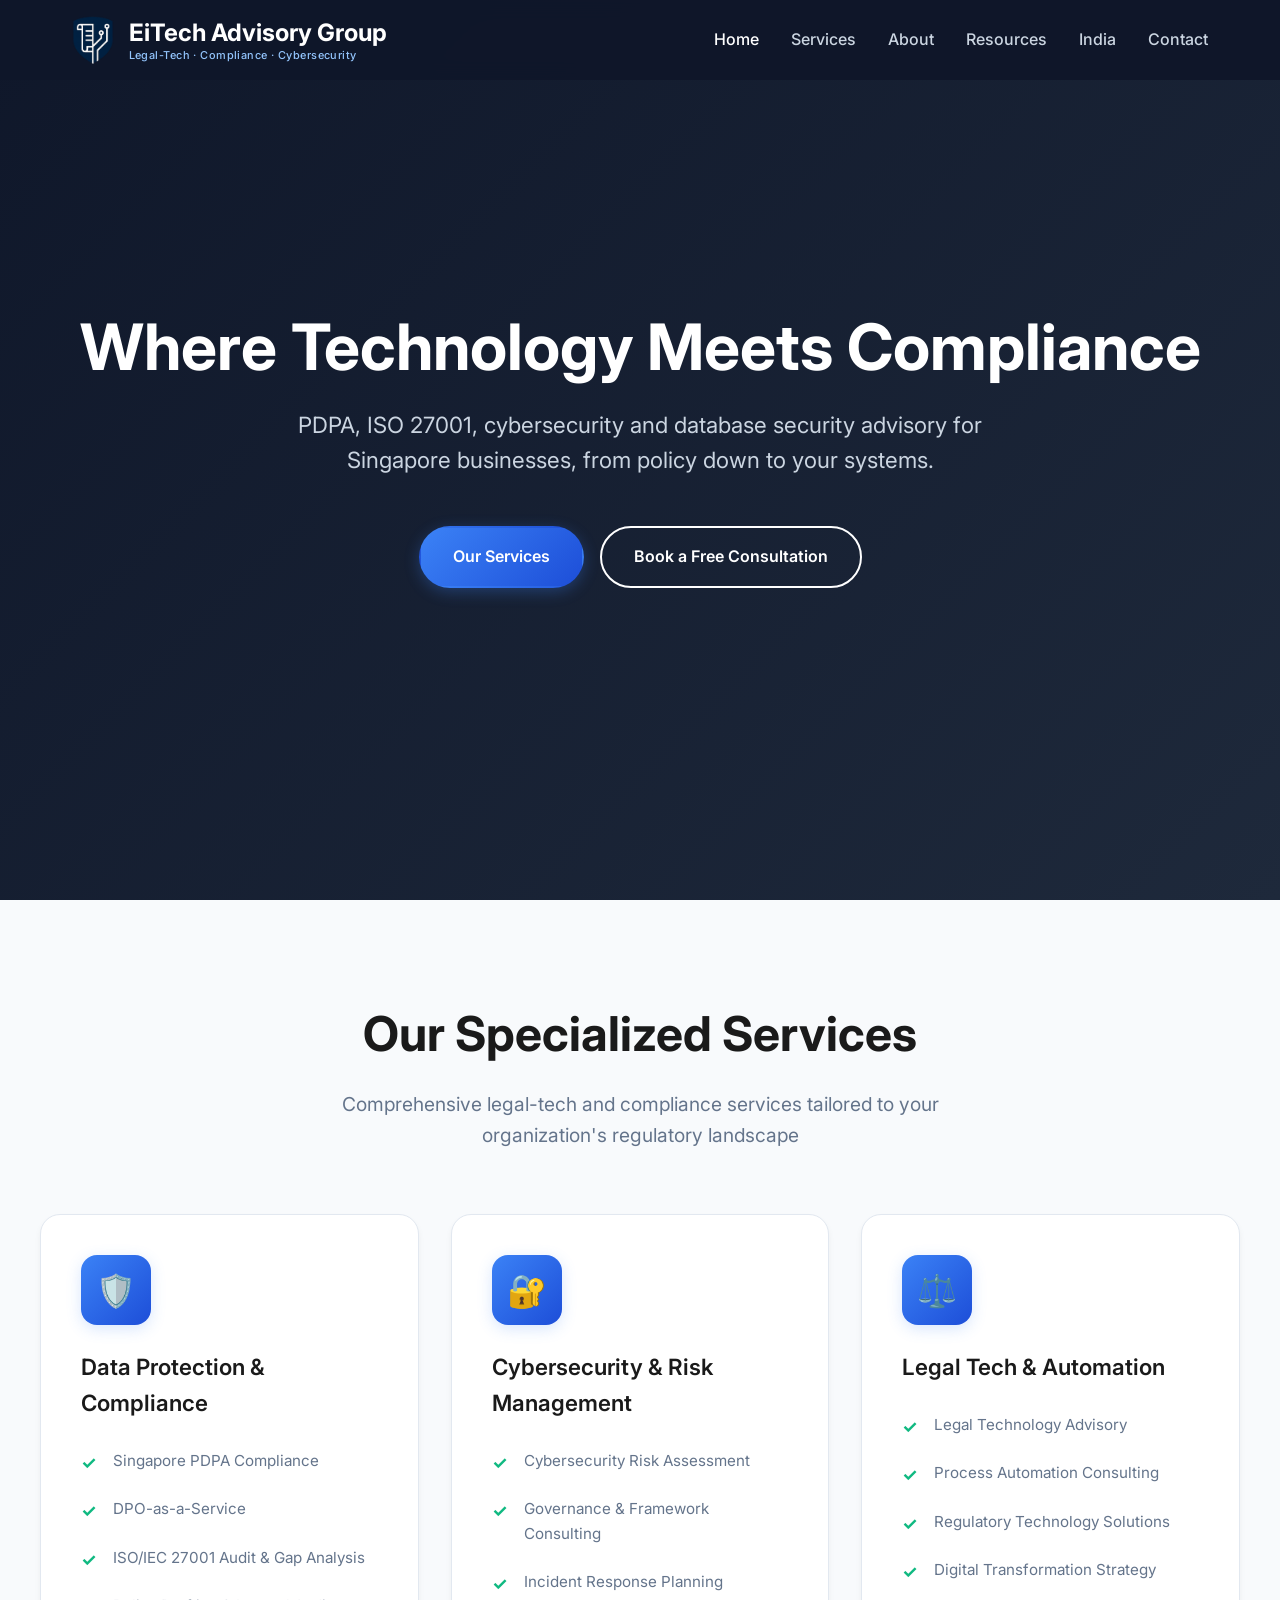
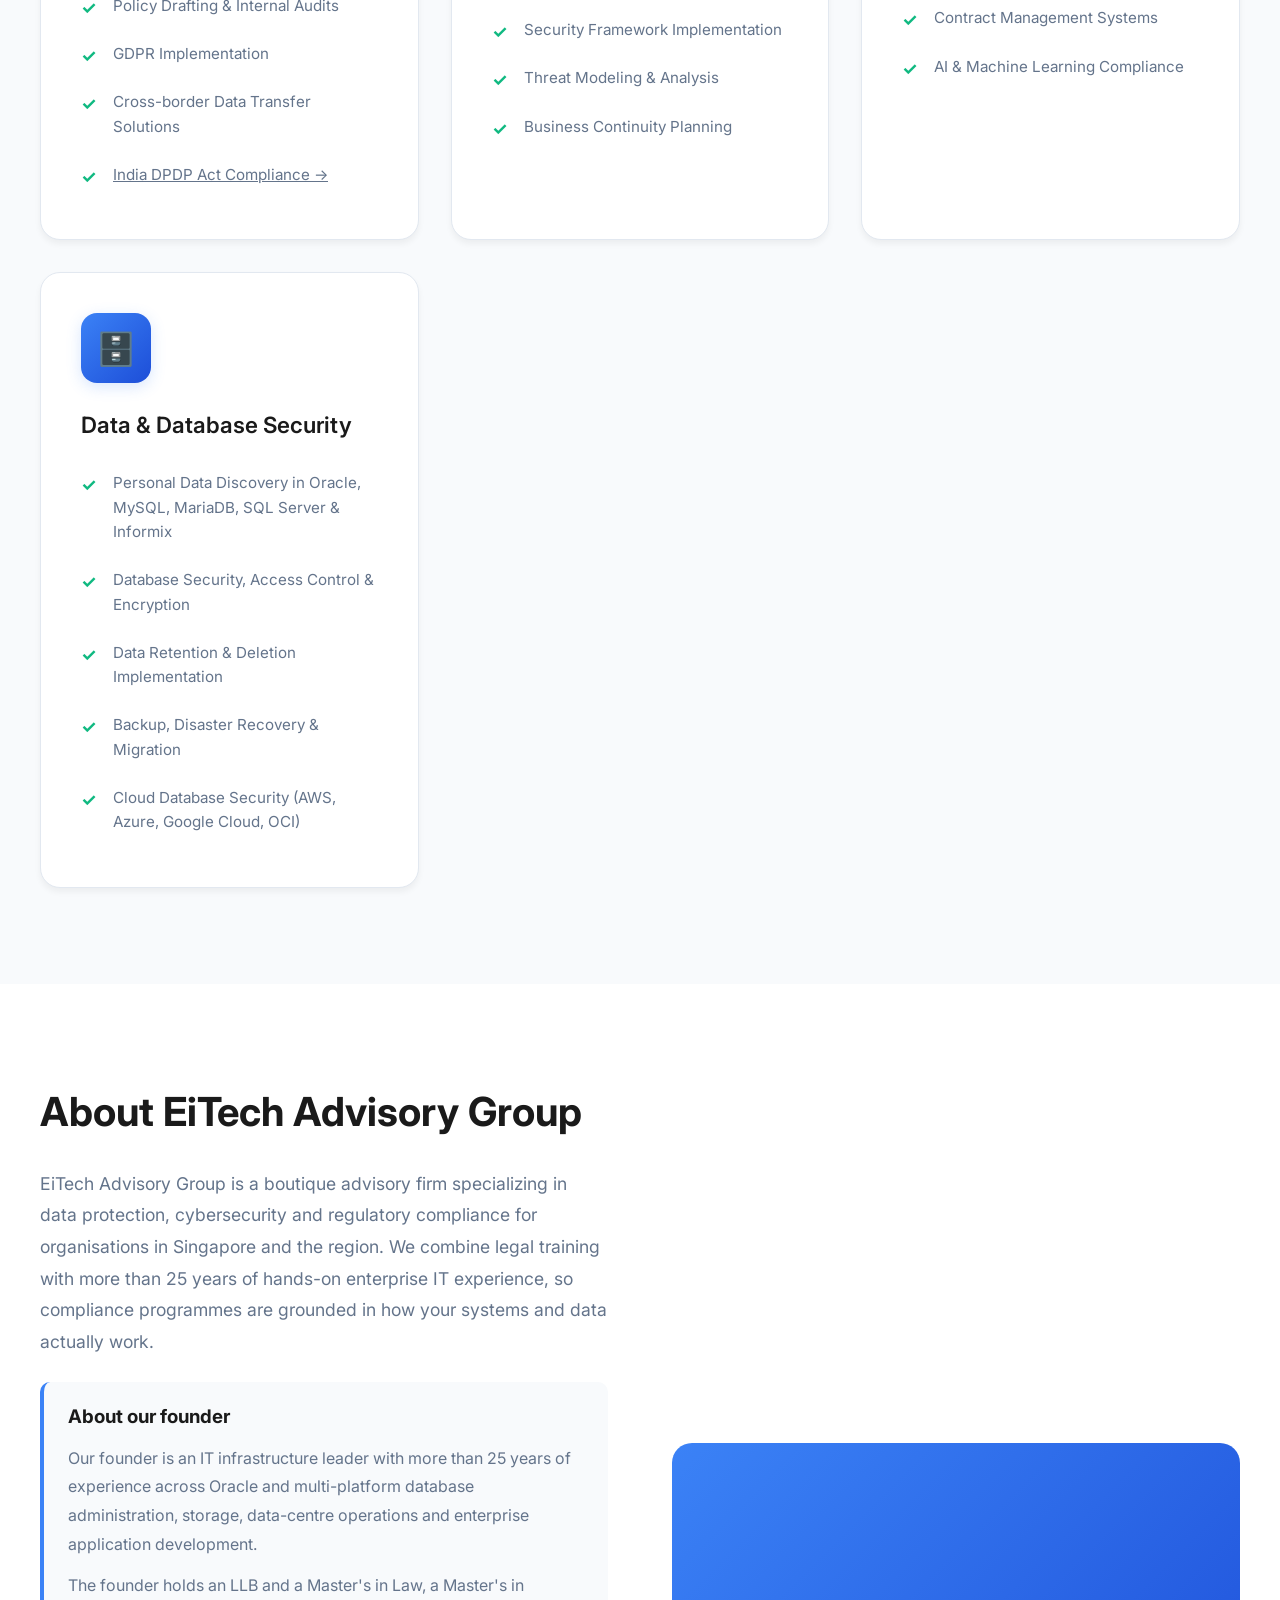
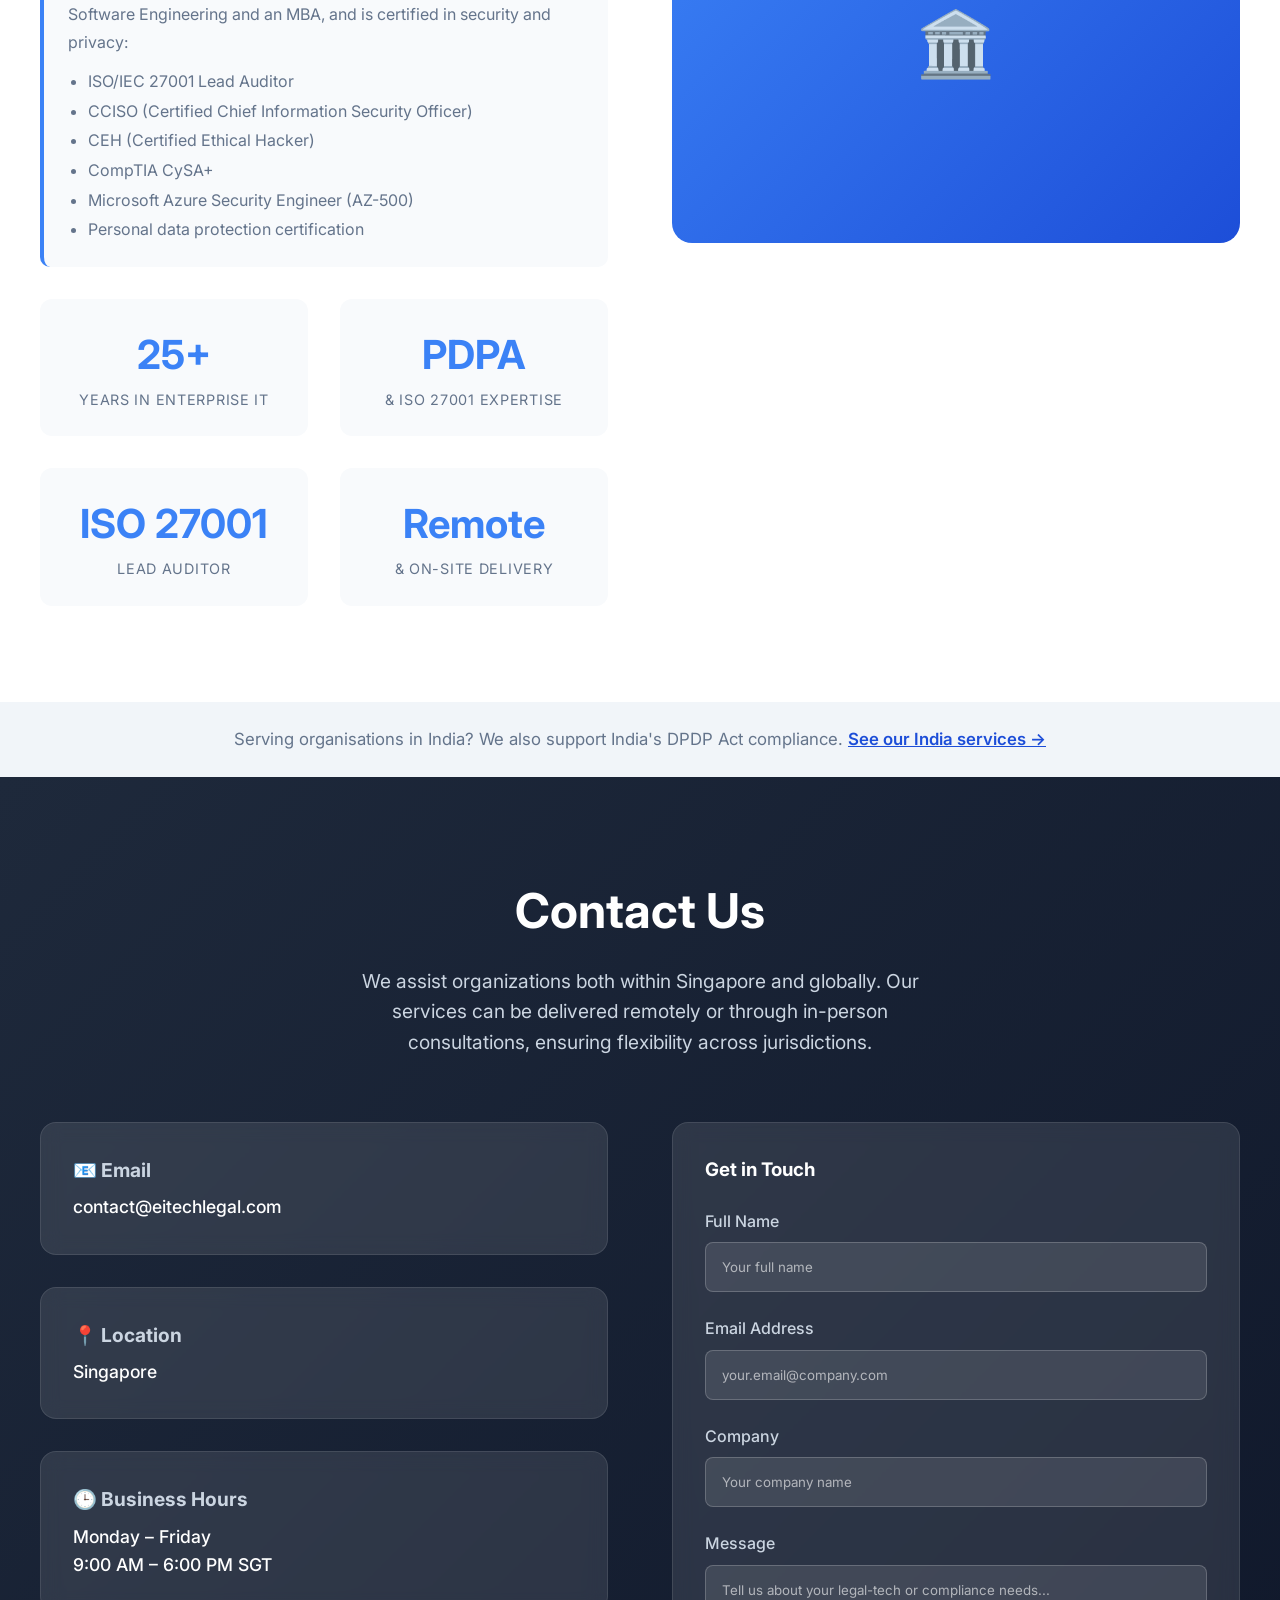
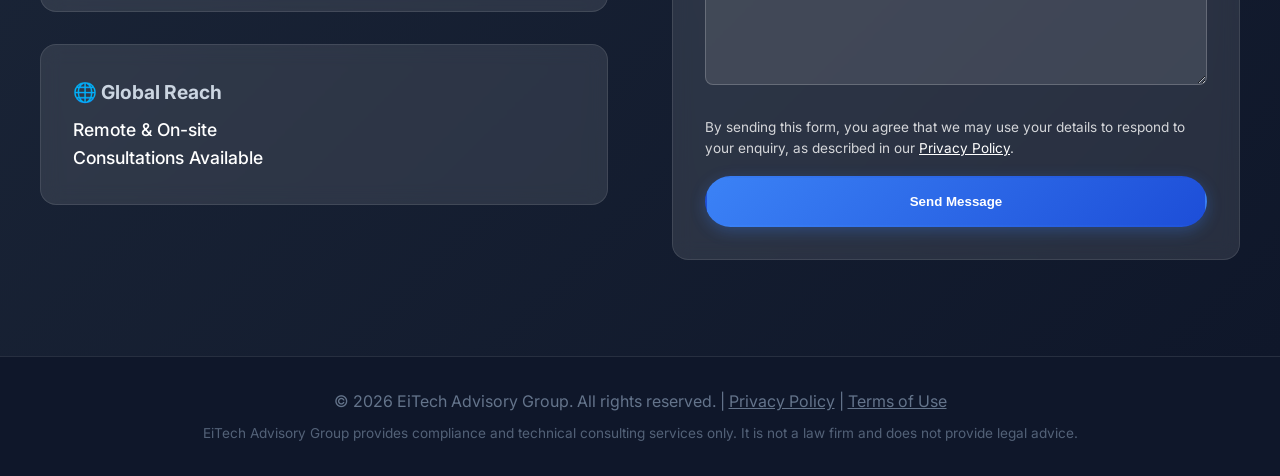
==== commit 9082aab4: "Rename site brand to registered name EiTech Advisory Group - Logo text with Legal-Tech · Compliance " ====
--- a/index.html
+++ b/index.html
@@ -3,21 +3,21 @@
 <head>
     <meta charset="UTF-8">
     <meta name="viewport" content="width=device-width, initial-scale=1.0">
-    <title>Data Protection, Cybersecurity &amp; PDPA Compliance | Singapore | EiTech Legal</title>
+    <title>Data Protection, Cybersecurity &amp; PDPA Compliance | Singapore | EiTech Advisory Group</title>
     <meta name="description" content="Where technology meets compliance: PDPA, ISO 27001, cybersecurity, DPO and database security advisory for Singapore businesses, from policy down to your systems.">
     <link rel="canonical" href="https://eitechlegal.com/">
     <link rel="icon" type="image/png" sizes="32x32" href="assets/favicon-32.png">
     <link rel="apple-touch-icon" href="assets/apple-touch-icon.png">
     <meta property="og:type" content="website">
-    <meta property="og:site_name" content="EiTech Legal">
-    <meta property="og:title" content="Data Protection, Cybersecurity &amp; PDPA Compliance | Singapore | EiTech Legal">
+    <meta property="og:site_name" content="EiTech Advisory Group">
+    <meta property="og:title" content="Data Protection, Cybersecurity &amp; PDPA Compliance | Singapore | EiTech Advisory Group">
     <meta property="og:description" content="Where technology meets compliance: PDPA, ISO 27001, cybersecurity, DPO and database security advisory for Singapore businesses, from policy down to your systems.">
     <meta property="og:url" content="https://eitechlegal.com/">
     <meta property="og:image" content="https://eitechlegal.com/assets/og-image.png">
     <meta property="og:image:width" content="1200">
     <meta property="og:image:height" content="630">
     <meta name="twitter:card" content="summary_large_image">
-    <script type="application/ld+json">{"@context": "https://schema.org", "@type": "ProfessionalService", "name": "EiTech Advisory Group", "alternateName": "EiTech Legal", "url": "https://eitechlegal.com/", "logo": "https://eitechlegal.com/logo.png", "image": "https://eitechlegal.com/assets/og-image.png", "email": "contact@eitechlegal.com", "address": {"@type": "PostalAddress", "addressCountry": "SG"}, "areaServed": ["SG", "IN"], "description": "Data protection, cybersecurity and PDPA compliance consulting in Singapore, with India DPDP Act support. Not a law firm; does not provide legal advice.", "knowsAbout": ["DPDP Act 2023", "PDPA", "ISO/IEC 27001", "Cybersecurity", "Data protection"]}</script>
+    <script type="application/ld+json">{"@context": "https://schema.org", "@type": "ProfessionalService", "name": "EiTech Advisory Group", "url": "https://eitechlegal.com/", "logo": "https://eitechlegal.com/logo.png", "image": "https://eitechlegal.com/assets/og-image.png", "email": "contact@eitechlegal.com", "address": {"@type": "PostalAddress", "addressCountry": "SG"}, "areaServed": ["SG", "IN"], "description": "Data protection, cybersecurity and PDPA compliance consulting in Singapore, with India DPDP Act support. Not a law firm; does not provide legal advice.", "knowsAbout": ["DPDP Act 2023", "PDPA", "ISO/IEC 27001", "Cybersecurity", "Data protection"]}</script>
     
     
     
@@ -627,8 +627,8 @@
     <nav class="navbar" id="navbar">
         <div class="nav-container">
             <a href="#home" class="logo">
-                <img src="logo.png" alt="EiTech Legal Logo" class="logo-img" onerror="this.style.display='none'">
-                <span class="logo-text">EiTech Legal</span>
+                <img src="logo.png" alt="EiTech Advisory Group logo" class="logo-img" onerror="this.style.display='none'">
+                <span class="logo-text">EiTech Advisory Group<small class="logo-tagline">Legal-Tech · Compliance · Cybersecurity</small></span>
             </a>
             <ul class="nav-menu">
                 <li><a href="#home" class="nav-link active">Home</a></li>
@@ -727,9 +727,9 @@
         <div class="container">
             <div class="about-content">
                 <div class="about-text">
-                    <h2>About EiTech Legal</h2>
+                    <h2>About EiTech Advisory Group</h2>
                     <p>
-                        EiTech Legal is a boutique advisory firm specializing in data protection, cybersecurity and regulatory compliance for organisations in Singapore and the region. We combine legal training with more than 25 years of hands-on enterprise IT experience, so compliance programmes are grounded in how your systems and data actually work.
+                        EiTech Advisory Group is a boutique advisory firm specializing in data protection, cybersecurity and regulatory compliance for organisations in Singapore and the region. We combine legal training with more than 25 years of hands-on enterprise IT experience, so compliance programmes are grounded in how your systems and data actually work.
                     </p>
                     <div class="founder-card">
                         <h3>About our founder</h3>
--- a/assets/site.css
+++ b/assets/site.css
@@ -18,3 +18,11 @@
   .navbar .nav-menu.open li { list-style: none; }
   .navbar .nav-menu.open a { display: block; padding: 0.75rem 0; border-bottom: 1px solid rgba(255, 255, 255, 0.08); }
 }
+
+/* Logo with tagline */
+.logo-text { display: inline-flex; flex-direction: column; line-height: 1.15; }
+.logo-tagline { font-size: 0.68rem; font-weight: 500; letter-spacing: 0.04em; color: #93c5fd; margin-top: 2px; }
+@media (max-width: 420px) {
+  .logo-text { font-size: 1.05rem !important; }
+  .logo-tagline { font-size: 0.6rem; }
+}
